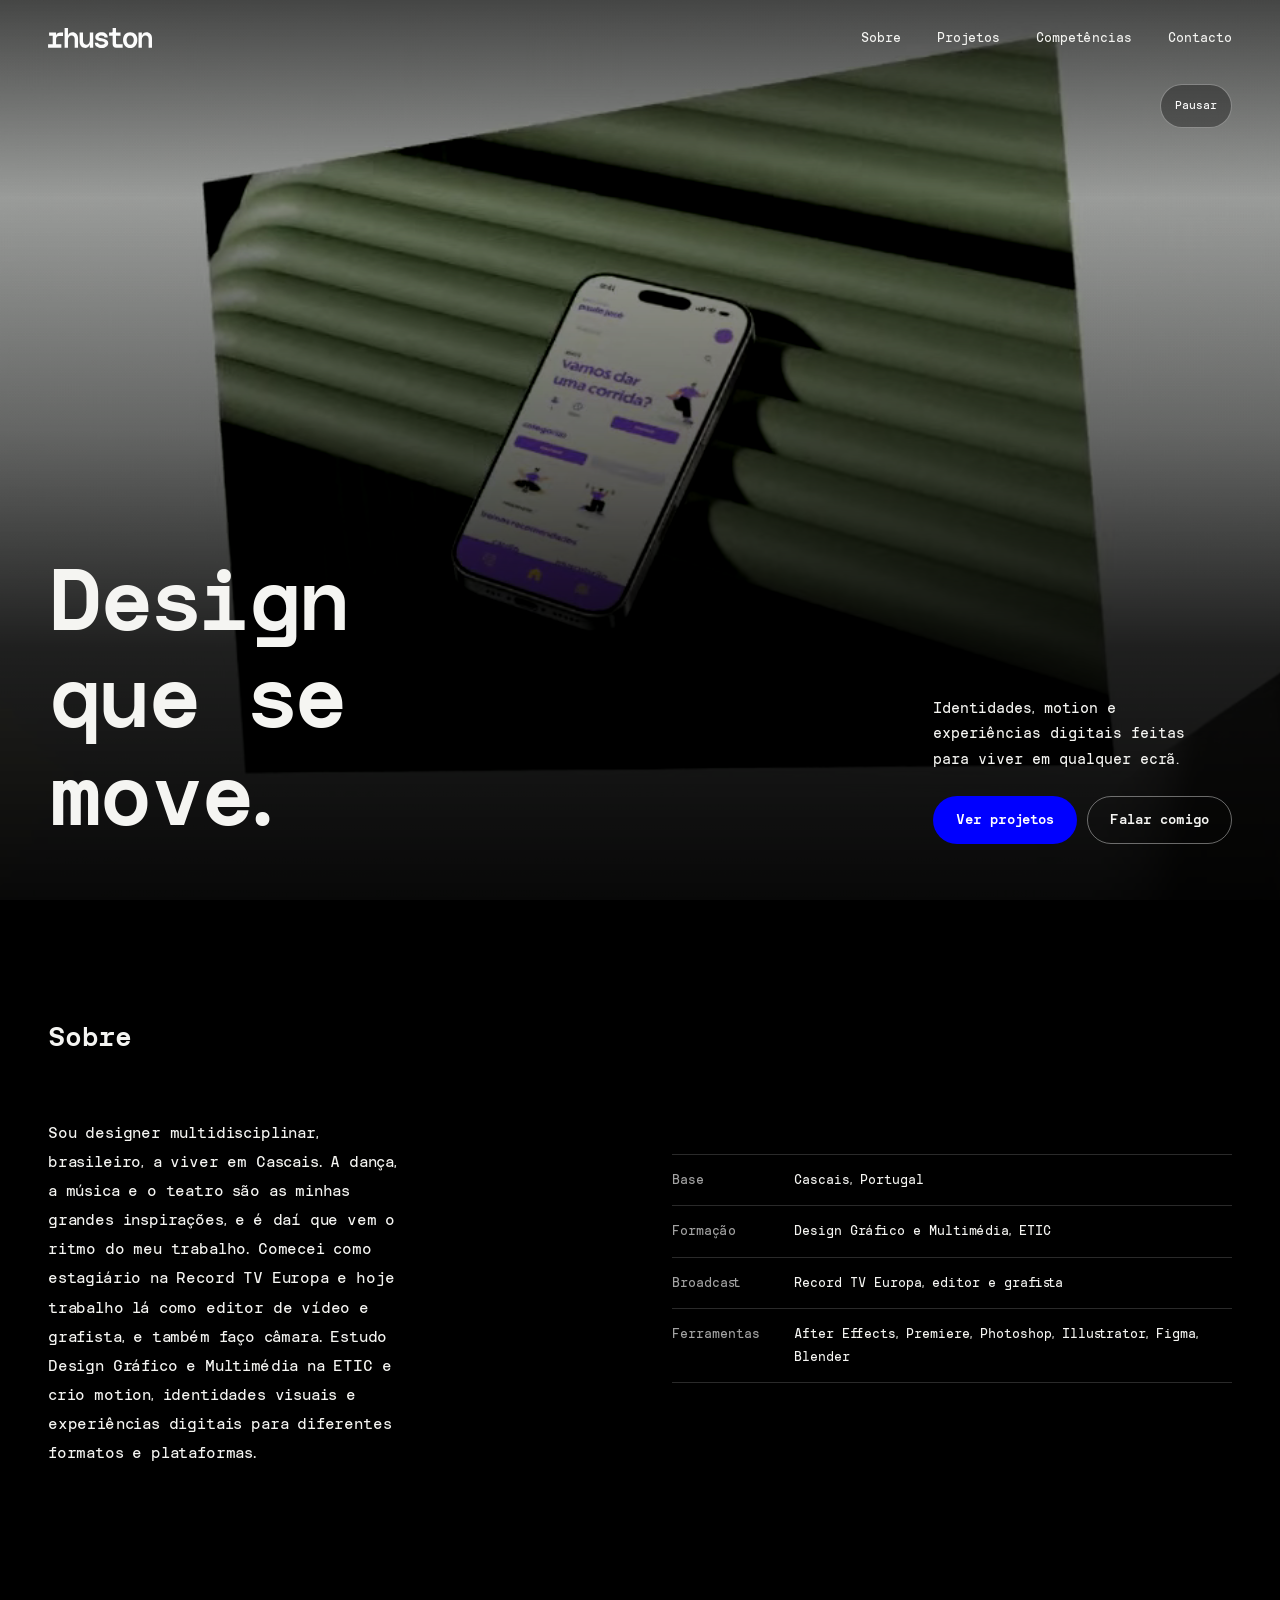
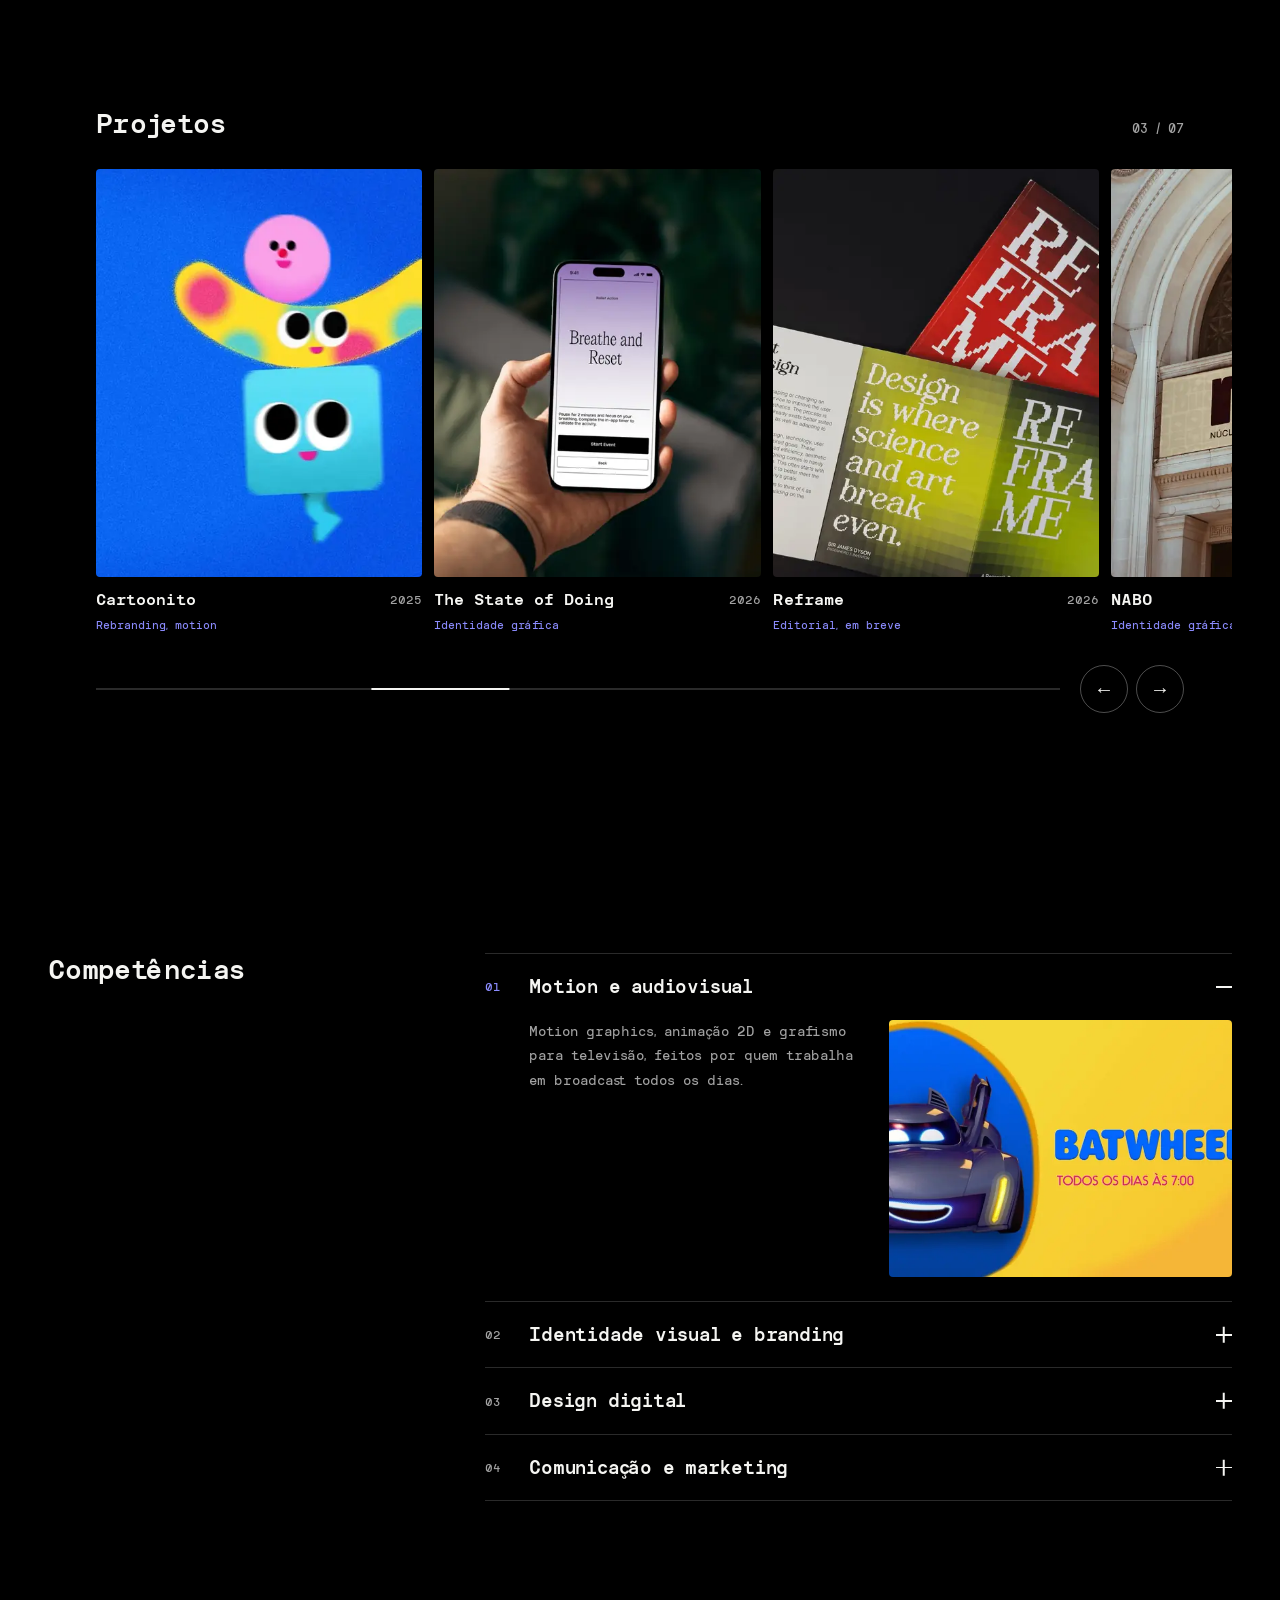
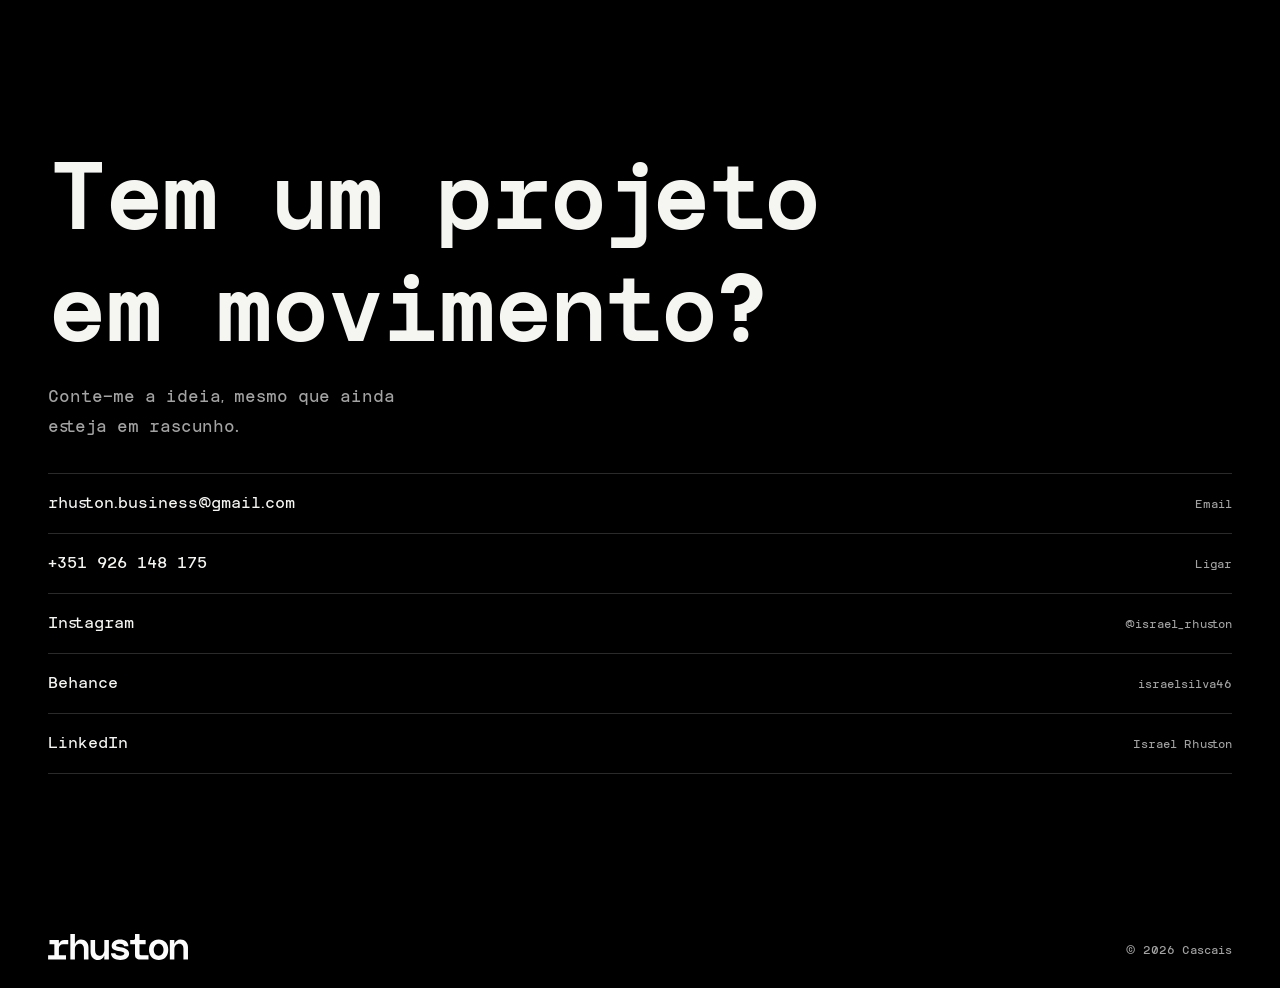
==== index.html @ 14c605ae "Publish the static portfolio for GitHub Pages. Extract the prototype at the repository root, add .no" ====
<!DOCTYPE html>
<html lang="pt-PT">
<head>
<meta charset="UTF-8">
<meta name="viewport" content="width=device-width, initial-scale=1, viewport-fit=cover">
<title>Israel Rhuston — Motion e Design Multidisciplinar, Cascais</title>
<meta name="description" content="Portfólio de Israel Rhuston, designer multidisciplinar em Cascais: motion design, identidade visual, broadcast e design digital.">
<meta name="theme-color" content="#000000">
<link rel="canonical" href="https://israelrhuston.design-etic.pt/">
<meta property="og:type" content="website">
<meta property="og:locale" content="pt_PT">
<meta property="og:title" content="Israel Rhuston — Motion e Design Multidisciplinar">
<meta property="og:description" content="Motion design, identidade visual e design digital. Cascais.">
<meta property="og:url" content="https://israelrhuston.design-etic.pt/">
<meta property="og:image" content="https://israelrhuston.design-etic.pt/assets/img/og-image.jpg">
<meta property="og:image:width" content="1200"><meta property="og:image:height" content="630">
<meta name="twitter:card" content="summary_large_image">
<link rel="icon" href="assets/svg/favicon.svg" type="image/svg+xml">
<link rel="apple-touch-icon" href="assets/img/apple-touch-icon.png">
<link rel="preload" href="assets/fonts/TRTINTERVAL-Medium.woff2" as="font" type="font/woff2" crossorigin>
<link rel="preload" href="assets/img/showreel-poster-mobile-520.webp" as="image" media="(max-width:899px)" fetchpriority="high">
<link rel="stylesheet" href="assets/styles.css">
<script type="application/ld+json">{"@context": "https://schema.org", "@type": "Person", "name": "Israel Rhuston", "alternateName": "Israel Rhuston Monteiro da Silva", "jobTitle": "Editor de vídeo e grafista", "worksFor": {"@type": "Organization", "name": "Record TV Europa"}, "alumniOf": {"@type": "EducationalOrganization", "name": "ETIC"}, "address": {"@type": "PostalAddress", "addressLocality": "Cascais", "addressCountry": "PT"}, "knowsAbout": ["After Effects", "Premiere", "Photoshop", "Illustrator", "Figma", "Blender"], "email": "mailto:rhuston.business@gmail.com", "telephone": "+351926148175", "url": "https://israelrhuston.design-etic.pt/", "sameAs": ["https://www.instagram.com/israel_rhuston", "https://www.behance.net/israelsilva46", "https://www.linkedin.com/in/israel-rhuston-silva-551280191"]}</script>
</head>
<body>
<a class="skip" href="#conteudo">Saltar para o conteúdo</a>

<header class="nav">
  <a class="nav__logo" href="index.html" aria-label="Israel Rhuston, início"><img src="assets/svg/logo-white.svg" alt="" width="104" height="19"></a>
  <nav class="nav__links" aria-label="Principal">
    <a href="#sobre">Sobre</a><a href="#projetos">Projetos</a><a href="#competencias">Competências</a><a href="#contacto">Contacto</a>
  </nav>
  <button class="menu-btn" aria-expanded="false" aria-controls="menu"><span class="menu-btn__label">Menu</span><span class="menu-btn__icon" aria-hidden="true"></span></button>
</header>

<div class="menu" id="menu">
  <nav aria-label="Menu">
    <ul class="menu__list">
      <li><a href="#sobre"><small>01</small>Sobre</a></li>
      <li><a href="#projetos"><small>02</small>Projetos</a></li>
      <li><a href="#competencias"><small>03</small>Competências</a></li>
      <li><a href="#contacto"><small>04</small>Contacto</a></li>
    </ul>
  </nav>
  <div class="menu__foot">
    <a href="mailto:rhuston.business@gmail.com">rhuston.business@gmail.com</a>
    <a href="tel:+351926148175">+351 926 148 175</a>
    <div class="menu__social">
      <a href="https://www.instagram.com/israel_rhuston" rel="noopener" target="_blank">Instagram</a>
      <a href="https://www.behance.net/israelsilva46" rel="noopener" target="_blank">Behance</a>
      <a href="https://www.linkedin.com/in/israel-rhuston-silva-551280191" rel="noopener" target="_blank">LinkedIn</a>
    </div>
  </div>
</div>

<main id="conteudo">
  <section class="hero" aria-label="Apresentação">
    <div class="hero__media">
      <video autoplay muted loop playsinline preload="metadata" poster="assets/img/showreel-poster-mobile-520.webp" data-poster-desktop="assets/img/showreel-poster-desktop-1152.webp" aria-hidden="true" tabindex="-1">
        <source src="assets/video/showreel-desktop.webm" type="video/webm" media="(min-width:900px)">
        <source src="assets/video/showreel-desktop.mp4" type="video/mp4" media="(min-width:900px)">
        <source src="assets/video/showreel-mobile.webm" type="video/webm">
        <source src="assets/video/showreel-mobile.mp4" type="video/mp4">
      </video>
    </div>
    <button class="hero__ctrl" type="button" aria-label="Pausar ou reproduzir showreel">Pausar</button>
    <div class="hero__content">
      <h1 class="hero__title"><span>Design</span> <span>que se</span> <span>move.</span></h1>
      <div class="hero__aside">
        <p class="hero__lede">Identidades, motion e experiências digitais feitas para viver em qualquer ecrã.</p>
        <div class="hero__actions">
          <a class="btn btn--primary" href="#projetos">Ver projetos</a>
          <a class="btn btn--ghost" href="#contacto">Falar comigo</a>
        </div>
      </div>
    </div>
  </section>

  <section class="section about" id="sobre">
    <div class="section__head"><h2 class="section__title">Sobre</h2></div>
    <p class="about__text about__text--single">Sou designer multidisciplinar, brasileiro, a viver em Cascais. A dança, a música e o teatro são as minhas grandes inspirações, e é daí que vem o ritmo do meu trabalho. Comecei como estagiário na Record TV Europa e hoje trabalho lá como editor de vídeo e grafista, e também faço câmara. Estudo Design Gráfico e Multimédia na ETIC e crio motion, identidades visuais e experiências digitais para diferentes formatos e plataformas.</p>
    <ul class="facts" aria-label="Ficha">
      <li><span class="k">Base</span><span>Cascais, Portugal</span></li>
      <li><span class="k">Formação</span><span>Design Gráfico e Multimédia, ETIC</span></li>
      <li><span class="k">Broadcast</span><span>Record TV Europa, editor e grafista</span></li>
      <li><span class="k">Ferramentas</span><span>After Effects, Premiere, Photoshop, Illustrator, Figma, Blender</span></li>
    </ul>
  </section>

  <section class="section projects" id="projetos" aria-roledescription="carrossel" aria-label="Projetos">
    <div class="section__head"><h2 class="section__title">Projetos</h2><span class="section__aside" data-count aria-live="polite">01 / 07</span></div>
    <div class="track" tabindex="0" aria-label="Lista de projetos, deslize para o lado">
      <a class="card" href="cartoonito.html">
        <div class="card__img"><img src="assets/img/card-cartoonito-480.webp" srcset="assets/img/card-cartoonito-480.webp 480w, assets/img/card-cartoonito-800.webp 800w" sizes="(min-width:900px) 30vw, 80vw" width="480" height="600" alt="Mascote do Cartoonito animado sobre fundo azul"></div>
        <div class="card__cap"><div><div class="card__title">Cartoonito</div><span class="card__tag">Rebranding, motion</span></div><div class="card__meta">2025</div></div>
      </a>
      <a class="card" href="https://israelrhuston.design-etic.pt/state-of-doing.html">
        <div class="card__img"><img loading="lazy" src="assets/img/card-state-of-doing-480.webp" srcset="assets/img/card-state-of-doing-480.webp 480w, assets/img/card-state-of-doing-800.webp 800w" sizes="(min-width:900px) 30vw, 80vw" width="480" height="600" alt="Mão a segurar telemóvel com a app The State of Doing"></div>
        <div class="card__cap"><div><div class="card__title">The State of Doing</div><span class="card__tag">Identidade gráfica</span></div><div class="card__meta">2026</div></div>
      </a>
      <div class="card" aria-label="Reframe, em breve">
        <div class="card__img"><img loading="lazy" src="assets/img/card-reframe-480.webp" srcset="assets/img/card-reframe-480.webp 480w, assets/img/card-reframe-800.webp 800w" sizes="(min-width:900px) 30vw, 80vw" width="480" height="600" alt="Revista Reframe aberta"></div>
        <div class="card__cap"><div><div class="card__title">Reframe</div><span class="card__tag">Editorial, em breve</span></div><div class="card__meta">2026</div></div>
      </div>
      <a class="card" href="https://israelrhuston.design-etic.pt/nabo.html">
        <div class="card__img"><img loading="lazy" src="assets/img/card-nabo-480.webp" srcset="assets/img/card-nabo-480.webp 480w, assets/img/card-nabo-800.webp 800w" sizes="(min-width:900px) 30vw, 80vw" width="480" height="600" alt="Fachada com a identidade NABO"></div>
        <div class="card__cap"><div><div class="card__title">NABO</div><span class="card__tag">Identidade gráfica</span></div><div class="card__meta">2025</div></div>
      </a>
      <a class="card" href="https://israelrhuston.design-etic.pt/sol-a-solo.html">
        <div class="card__img"><img loading="lazy" src="assets/img/card-sol-a-solo-480.webp" srcset="assets/img/card-sol-a-solo-480.webp 480w, assets/img/card-sol-a-solo-800.webp 800w" sizes="(min-width:900px) 30vw, 80vw" width="480" height="600" alt="Outdoor amarelo Sol a Solo"></div>
        <div class="card__cap"><div><div class="card__title">Sol a Solo</div><span class="card__tag">Identidade gráfica</span></div><div class="card__meta">2025</div></div>
      </a>
      <a class="card" href="https://israelrhuston.design-etic.pt/uniapy.html">
        <div class="card__img"><img loading="lazy" src="assets/img/card-uniapy-480.webp" srcset="assets/img/card-uniapy-480.webp 480w, assets/img/card-uniapy-800.webp 800w" sizes="(min-width:900px) 30vw, 80vw" width="480" height="600" alt="Ícone da app UNIAPY no ecrã do telemóvel"></div>
        <div class="card__cap"><div><div class="card__title">UNIAPY</div><span class="card__tag">App mobile</span></div><div class="card__meta">2025</div></div>
      </a>
      <a class="card" href="https://israelrhuston.design-etic.pt/ways-of-seeing.html">
        <div class="card__img"><img loading="lazy" src="assets/img/card-ways-of-seeing-480.webp" srcset="assets/img/card-ways-of-seeing-480.webp 480w, assets/img/card-ways-of-seeing-800.webp 800w" sizes="(min-width:900px) 30vw, 80vw" width="480" height="600" alt="Páginas impressas de Ways of Seeing"></div>
        <div class="card__cap"><div><div class="card__title">Ways of Seeing</div><span class="card__tag">Identidade gráfica</span></div><div class="card__meta">2024</div></div>
      </a>
    </div>
    <div class="track-ctrl">
      <div class="progress" aria-hidden="true"><span></span></div>
      <div class="arrows"><button class="arrow" data-prev aria-label="Projeto anterior">&#8592;</button><button class="arrow" data-next aria-label="Projeto seguinte">&#8594;</button></div>
    </div>
  </section>

  <section class="section skills" id="competencias">
    <div class="section__head"><h2 class="section__title">Competências</h2></div>
    <ul class="skills__list">
      <li class="skill is-open">
        <button class="skill__btn" aria-expanded="true" aria-controls="sk1"><span class="skill__n">01</span><span class="skill__name">Motion e audiovisual</span><span class="skill__plus" aria-hidden="true"></span></button>
        <div class="skill__panel" id="sk1"><div><div class="skill__inner">
          <p class="skill__desc">Motion graphics, animação 2D e grafismo para televisão, feitos por quem trabalha em broadcast todos os dias.</p>
          <img loading="lazy" src="assets/img/skill-motion-640.webp" width="640" height="480" alt="Vinheta Batwheels para o Cartoonito">
        </div></div></div>
      </li>
      <li class="skill">
        <button class="skill__btn" aria-expanded="false" aria-controls="sk2"><span class="skill__n">02</span><span class="skill__name">Identidade visual e branding</span><span class="skill__plus" aria-hidden="true"></span></button>
        <div class="skill__panel" id="sk2"><div><div class="skill__inner">
          <p class="skill__desc">Sistemas de identidade coerentes, do logótipo à tipografia e à direção de arte.</p>
          <img loading="lazy" src="assets/img/skill-branding-640.webp" width="640" height="480" alt="Cartazes NABO numa fachada">
        </div></div></div>
      </li>
      <li class="skill">
        <button class="skill__btn" aria-expanded="false" aria-controls="sk3"><span class="skill__n">03</span><span class="skill__name">Design digital</span><span class="skill__plus" aria-hidden="true"></span></button>
        <div class="skill__panel" id="sk3"><div><div class="skill__inner">
          <p class="skill__desc">Interfaces e experiências interativas, pensadas para quem as usa, do esboço ao protótipo.</p>
          <img loading="lazy" src="assets/img/skill-digital-640.webp" width="640" height="480" alt="App UNIAPY num telemóvel">
        </div></div></div>
      </li>
      <li class="skill">
        <button class="skill__btn" aria-expanded="false" aria-controls="sk4"><span class="skill__n">04</span><span class="skill__name">Comunicação e marketing</span><span class="skill__plus" aria-hidden="true"></span></button>
        <div class="skill__panel" id="sk4"><div><div class="skill__inner">
          <p class="skill__desc">Campanhas, social media e peças promocionais com uma mensagem clara em cada formato.</p>
          <img loading="lazy" src="assets/img/skill-comunicacao-640.webp" width="640" height="480" alt="Perfis de redes sociais de The State of Doing">
        </div></div></div>
      </li>
    </ul>
  </section>

  <section class="section contact" id="contacto">
    <h2 class="contact__big">Tem um projeto em movimento?</h2>
    <p class="contact__line">Conte-me a ideia, mesmo que ainda esteja em rascunho.</p>
    <div class="contact__links">
      <a href="mailto:rhuston.business@gmail.com"><span>rhuston.business@gmail.com</span><span>Email</span></a>
      <a href="tel:+351926148175"><span>+351 926 148 175</span><span>Ligar</span></a>
      <a href="https://www.instagram.com/israel_rhuston" rel="noopener" target="_blank"><span>Instagram</span><span>@israel_rhuston</span></a>
      <a href="https://www.behance.net/israelsilva46" rel="noopener" target="_blank"><span>Behance</span><span>israelsilva46</span></a>
      <a href="https://www.linkedin.com/in/israel-rhuston-silva-551280191" rel="noopener" target="_blank"><span>LinkedIn</span><span>Israel Rhuston</span></a>
    </div>
  </section>
</main>

<footer class="footer">
  <img src="assets/svg/logo-white.svg" alt="Rhuston" width="140" height="26" loading="lazy">
  <span>© 2026 Cascais</span>
</footer>
<script src="assets/main.js" defer></script>
</body>
</html>
---- assets/styles.css ----
/* Proposta mobile-first — Israel Rhuston. Base 390px, cresce com min-width. */
@font-face{font-family:"TRT Interval";src:url(fonts/TRTINTERVAL-Regular.woff2) format("woff2");font-weight:400;font-display:swap}
@font-face{font-family:"TRT Interval";src:url(fonts/TRTINTERVAL-Medium.woff2) format("woff2");font-weight:500;font-display:swap}

:root{
  --black:#000;          /* fundo cinematográfico */
  --ink:#f5f5f2;         /* texto principal (19.6:1 sobre preto) */
  --mute:#a3a3a3;        /* texto secundário (8.3:1 sobre preto, substitui #bdbdbd sobre branco) */
  --line:#2a2a2a;
  --blue:#0000ff;        /* azul da identidade — usado como superfície, nunca como texto sobre preto */
  --blue-ink:#8c8cff;    /* azul legível sobre preto (7.0:1) para links/estado */
  --pad:20px;
  --nav-h:60px;
  --ease:cubic-bezier(.2,.7,.1,1);
  font-family:"TRT Interval",system-ui,-apple-system,"Segoe UI",sans-serif;
}
*,*::before,*::after{box-sizing:border-box}
html{scroll-behavior:smooth;-webkit-text-size-adjust:100%}
body{margin:0;background:var(--black);color:var(--ink);font-size:17px;line-height:1.5;font-weight:400;-webkit-font-smoothing:antialiased}
img,video{display:block;max-width:100%;height:auto}
a{color:inherit}
h1,h2,h3,p,ul{margin:0}
ul{padding:0;list-style:none}
:focus-visible{outline:2px solid var(--blue-ink);outline-offset:3px}
[id]{scroll-margin-top:calc(var(--nav-h) + 8px)}
.skip{position:absolute;left:-9999px;top:8px;background:var(--blue);color:#fff;padding:12px 16px;z-index:100}
.skip:focus{left:8px}
.visually-hidden{position:absolute!important;width:1px;height:1px;overflow:hidden;clip:rect(0 0 0 0);white-space:nowrap}

/* ---------- NAV ---------- */
.nav{position:fixed;inset:0 0 auto;height:var(--nav-h);z-index:50;display:flex;align-items:center;justify-content:space-between;padding:0 var(--pad);
  transition:background-color .3s var(--ease),backdrop-filter .3s;}
.nav.is-solid{background:rgba(0,0,0,.72);backdrop-filter:blur(12px);-webkit-backdrop-filter:blur(12px)}
.nav__logo{display:flex;align-items:center;min-height:44px}
.nav__logo img{width:104px;height:auto}
.nav__links{display:none}
.menu-btn{min-width:44px;min-height:44px;padding:0 4px 0 14px;display:flex;align-items:center;gap:10px;background:none;border:0;color:var(--ink);font:inherit;font-size:15px;cursor:pointer}
.menu-btn__icon{width:22px;height:10px;position:relative}
.menu-btn__icon::before,.menu-btn__icon::after{content:"";position:absolute;left:0;right:0;height:1.5px;background:currentColor;transition:transform .35s var(--ease),top .35s var(--ease)}
.menu-btn__icon::before{top:0}.menu-btn__icon::after{top:8.5px}
.menu-open .menu-btn__icon::before{top:4px;transform:rotate(45deg)}
.menu-open .menu-btn__icon::after{top:4px;transform:rotate(-45deg)}

.menu{position:fixed;inset:0;z-index:40;background:var(--blue);color:#fff;padding:calc(var(--nav-h) + 24px) var(--pad) 32px;display:flex;flex-direction:column;justify-content:space-between;
  clip-path:inset(0 0 100% 0);visibility:hidden;transition:clip-path .55s var(--ease),visibility 0s linear .55s}
.menu-open .menu{clip-path:inset(0 0 0 0);visibility:visible;transition:clip-path .55s var(--ease)}
.menu-open{overflow:hidden}
.menu-open .nav{background:transparent;backdrop-filter:none}
.menu__list a{display:flex;align-items:baseline;gap:14px;font-size:clamp(44px,13vw,64px);line-height:1.05;font-weight:500;text-decoration:none;padding:6px 0;letter-spacing:-.02em}
.menu__list small{font-size:14px;font-weight:400;opacity:.75;letter-spacing:0;min-width:22px}
.menu__foot{display:grid;gap:6px;font-size:17px}
.menu__foot a{text-decoration:none;display:inline-flex;min-height:44px;align-items:center}
.menu__social{display:flex;gap:20px}

/* ---------- HERO ---------- */
.hero{position:relative;min-height:100svh;display:flex;flex-direction:column;justify-content:flex-end;overflow:hidden;isolation:isolate}
.hero__media{position:absolute;inset:0;z-index:-2}
.hero__media video,.hero__media img{width:100%;height:72svh;object-fit:cover;filter:brightness(.82) contrast(1.05)}
.hero::after{content:"";position:absolute;inset:0;z-index:-1;
  background:linear-gradient(180deg,rgba(0,0,0,.55) 0%,rgba(0,0,0,0) 18%,rgba(0,0,0,0) 38%,rgba(0,0,0,.85) 62%,#000 74%)}
.hero__content{padding:0 var(--pad) 28px}
.hero__title{font-size:clamp(46px,14.4vw,76px);line-height:.95;font-weight:500;letter-spacing:-.035em;text-wrap:balance}
.hero__title span{display:block;animation:rise 1s var(--ease) both}
.hero__title span:nth-child(2){animation-delay:.08s}
.hero__title span:nth-child(3){animation-delay:.16s}
.hero__lede{margin-top:16px;color:var(--mute);max-width:32ch;animation:fade 1s .35s both}
.hero__actions{display:flex;gap:10px;margin-top:24px;animation:fade 1s .45s both}
.btn{display:inline-flex;align-items:center;justify-content:center;min-height:48px;padding:0 22px;border-radius:999px;font-size:16px;font-weight:500;text-decoration:none;border:1px solid transparent;transition:background-color .2s,color .2s,border-color .2s}
.btn--primary{background:var(--blue);color:#fff}
.btn--primary:active{background:#0000c8}
.btn--ghost{border-color:rgba(255,255,255,.4);color:var(--ink)}
.hero__ctrl{position:absolute;right:var(--pad);top:calc(var(--nav-h) + 8px);min-width:44px;min-height:44px;border-radius:999px;border:1px solid rgba(255,255,255,.35);background:rgba(0,0,0,.35);color:#fff;font:inherit;font-size:13px;padding:0 14px;cursor:pointer}
@keyframes rise{from{opacity:0;transform:translateY(40%)}to{opacity:1;transform:none}}
@keyframes fade{from{opacity:0}to{opacity:1}}

/* ---------- SECTIONS ---------- */
.section{padding:72px var(--pad)}
.section__head{display:flex;justify-content:space-between;align-items:baseline;margin-bottom:28px;gap:16px}
.section__title{font-size:32px;line-height:1.05;font-weight:500;letter-spacing:-.02em}
.section__aside{color:var(--mute);font-size:15px;font-variant-numeric:tabular-nums}

.about__text{font-size:24px;line-height:1.3;letter-spacing:-.01em;text-wrap:pretty}
.about__text + .about__text,.about div > .about__text{margin-top:18px;font-size:17px;line-height:1.55;color:var(--mute)}
.facts{margin-top:36px;border-top:1px solid var(--line)}
.facts li{display:grid;grid-template-columns:110px 1fr;gap:12px;padding:14px 0;border-bottom:1px solid var(--line);font-size:15px}
.facts dt,.facts .k{color:var(--mute)}

/* ---------- PROJECTS CAROUSEL ---------- */
.projects{padding-left:0;padding-right:0}
.projects .section__head{padding:0 var(--pad)}
.track{display:flex;gap:12px;overflow-x:auto;scroll-snap-type:x mandatory;scroll-padding-inline:var(--pad);padding:0 var(--pad) 8px;
  overscroll-behavior-x:contain;scrollbar-width:none;-webkit-overflow-scrolling:touch}
.track::-webkit-scrollbar{display:none}
.card{flex:0 0 80%;scroll-snap-align:start;text-decoration:none;color:inherit;display:block}
.card__img{aspect-ratio:4/5;overflow:hidden;border-radius:4px;background:#111}
.card__img img{width:100%;height:100%;object-fit:cover;transition:transform .6s var(--ease)}
.card__cap{display:flex;justify-content:space-between;gap:12px;padding-top:12px}
.card__title{font-size:19px;font-weight:500;line-height:1.2}
.card__meta{color:var(--mute);font-size:14px;text-align:right;white-space:nowrap}
.card__tag{display:inline-block;margin-top:4px;font-size:13px;color:var(--blue-ink)}
.track-ctrl{display:flex;justify-content:space-between;align-items:center;padding:20px var(--pad) 0}
.progress{flex:1;height:2px;background:var(--line);margin-right:20px;position:relative;overflow:hidden}
.progress span{position:absolute;inset:0 auto 0 0;width:14.28%;background:var(--ink);transition:transform .3s var(--ease)}
.arrows{display:flex;gap:8px}
.arrow{width:48px;height:48px;border-radius:999px;border:1px solid rgba(255,255,255,.3);background:none;color:var(--ink);font-size:20px;cursor:pointer;display:grid;place-items:center}
.arrow:disabled{opacity:.3}

/* ---------- SKILLS (tap) ---------- */
.skills__list{border-top:1px solid var(--line)}
.skill{border-bottom:1px solid var(--line)}
.skill__btn{width:100%;display:grid;grid-template-columns:36px 1fr 24px;align-items:center;gap:8px;padding:20px 0;min-height:64px;background:none;border:0;color:var(--ink);font:inherit;text-align:left;cursor:pointer}
.skill__n{color:var(--mute);font-size:14px;font-variant-numeric:tabular-nums}
.skill__name{font-size:22px;line-height:1.15;font-weight:500;letter-spacing:-.01em}
.skill__plus{width:16px;height:16px;position:relative;justify-self:end}
.skill__plus::before,.skill__plus::after{content:"";position:absolute;left:0;right:0;top:7.25px;height:1.5px;background:currentColor;transition:transform .35s var(--ease)}
.skill__plus::after{transform:rotate(90deg)}
.skill__btn[aria-expanded="true"] .skill__plus::after{transform:rotate(0)}
.skill__btn[aria-expanded="true"] .skill__n{color:var(--blue-ink)}
.skill__panel{display:grid;grid-template-rows:0fr;transition:grid-template-rows .45s var(--ease)}
.skill__panel > div{overflow:hidden}
.skill.is-open .skill__panel{grid-template-rows:1fr}
.skill__inner{padding:0 0 24px 44px;display:grid;gap:16px}
.skill__inner ul{display:flex;flex-wrap:wrap;gap:8px}
.skill__inner li{border:1px solid var(--line);border-radius:999px;padding:6px 12px;font-size:14px}
.skill__inner img{border-radius:4px;width:100%;aspect-ratio:4/3;object-fit:cover}

/* ---------- CONTACT ---------- */
.contact{padding-bottom:40px}
.contact__big{font-size:clamp(40px,12vw,72px);line-height:1;font-weight:500;letter-spacing:-.03em;text-wrap:balance}
.contact__links{margin-top:32px;display:grid;border-top:1px solid var(--line)}
.contact__links a{display:flex;justify-content:space-between;align-items:center;min-height:60px;border-bottom:1px solid var(--line);text-decoration:none;font-size:19px}
.contact__links a span:last-child{color:var(--mute);font-size:14px}
.footer{padding:40px var(--pad) 28px;display:flex;justify-content:space-between;align-items:end;gap:16px;color:var(--mute);font-size:14px}
.footer img{width:140px}

/* ---------- CASE PAGE ---------- */
.case-hero{position:relative;padding-top:var(--nav-h)}
.case-hero__img{width:100%;aspect-ratio:16/10;object-fit:cover;display:block}
.case-hero__body{padding:28px var(--pad) 0}
.back{display:inline-flex;align-items:center;min-height:44px;color:var(--mute);text-decoration:none;font-size:15px}
.case-title{font-size:clamp(52px,16vw,96px);line-height:.92;font-weight:500;letter-spacing:-.04em;margin-top:8px}
.case-lede{margin-top:20px;font-size:21px;line-height:1.35;text-wrap:pretty}
.meta{margin-top:32px;display:grid;grid-template-columns:1fr 1fr;border-top:1px solid var(--line)}
.meta div{padding:14px 0;border-bottom:1px solid var(--line);font-size:15px}
.meta div:nth-child(odd){padding-right:12px}
.meta dt{color:var(--mute);font-size:13px;margin-bottom:4px}
.meta dd{margin:0}
.meta .wide{grid-column:1/-1}
.reel{display:grid;gap:40px;padding:56px var(--pad)}
.film figcaption{display:flex;justify-content:space-between;margin-top:12px;font-size:15px}
.film figcaption span:last-child{color:var(--mute);font-variant-numeric:tabular-nums}
.film{margin:0}
.player{position:relative;aspect-ratio:16/9;background:#111;border-radius:4px;overflow:hidden}
.player--v{aspect-ratio:9/16;max-width:300px}
.player img,.player iframe{position:absolute;inset:0;width:100%;height:100%;object-fit:cover;border:0}
.player button{position:absolute;inset:0;width:100%;background:transparent;border:0;cursor:pointer;color:#fff}
.player button span{position:absolute;left:14px;bottom:14px;display:inline-flex;align-items:center;gap:8px;min-height:44px;padding:0 16px;border-radius:999px;background:var(--blue);font:500 15px/1 "TRT Interval",system-ui,sans-serif}
.player button span::before{content:"";width:0;height:0;border-left:9px solid #fff;border-top:6px solid transparent;border-bottom:6px solid transparent}
.pair{display:grid;grid-template-columns:1fr;gap:40px}
.quote{padding:16px var(--pad) 56px}
.quote h2{font-size:15px;color:var(--mute);font-weight:400;margin-bottom:12px}
.quote p{font-size:22px;line-height:1.35;text-wrap:pretty}
.next{display:block;text-decoration:none;padding:0 var(--pad) 56px}
.next small{color:var(--mute);font-size:14px}
.next strong{display:block;font-size:40px;line-height:1;font-weight:500;letter-spacing:-.03em;margin:6px 0 16px}
.next img{border-radius:4px;width:100%;aspect-ratio:16/9;object-fit:cover}

/* ---------- HOVER only where hover exists ---------- */
@media (hover:hover){
  .card:hover .card__img img{transform:scale(1.04)}
  .btn--primary:hover{background:#2626ff}
  .btn--ghost:hover{border-color:#fff}
  .contact__links a:hover span:first-child{color:var(--blue-ink)}
}

/* ---------- DESKTOP ---------- */
@media (min-width:900px){
  :root{--pad:48px;--nav-h:76px}
  .nav__links{display:flex;gap:36px;font-size:15px}
  .nav__links a{text-decoration:none;min-height:44px;display:flex;align-items:center}
  .menu-btn{display:none}
  .hero__media video,.hero__media img{height:100%}
  .hero__media video,.hero__media img{filter:brightness(.62) contrast(1.08)}
  .hero::after{background:linear-gradient(180deg,rgba(0,0,0,.55) 0%,rgba(0,0,0,0) 22%,rgba(0,0,0,.25) 50%,rgba(0,0,0,.92) 100%)}
  .hero__content{display:grid;grid-template-columns:1.4fr 1fr;align-items:end;gap:48px;padding-bottom:56px}
  .hero__title{font-size:clamp(72px,8vw,128px)}
  .hero__aside{justify-self:end;max-width:380px}
  .section{padding:120px var(--pad)}
  .about{display:grid;grid-template-columns:1fr 1fr;gap:64px}
  .about .section__head{grid-column:1/-1;margin:0}
  .about__text{font-size:34px}
  .card{flex-basis:30%}
  .skills{display:grid;grid-template-columns:1fr 2fr;gap:64px}
  .skill__inner{grid-template-columns:1fr 1fr;align-items:start}
  .contact__big{font-size:112px}
  .case-hero__img{aspect-ratio:21/9}
  .case-hero__body{display:grid;grid-template-columns:1fr 1fr;gap:64px}
  .reel{grid-template-columns:1fr}
  .pair{grid-template-columns:2fr 1fr;align-items:start}
}

/* ---------- REDUCED MOTION ---------- */
@media (prefers-reduced-motion:reduce){
  html{scroll-behavior:auto}
  *,*::before,*::after{animation:none!important;transition:none!important}
}

/* ---- v2: copy final aprovada ---- */
.about__text--single{font-size:19px;line-height:1.5;max-width:40ch}
.skill__desc{font-size:16px;line-height:1.55;color:var(--mute);max-width:44ch}
.contact__line{margin-top:16px;font-size:17px;line-height:1.5;color:var(--mute);max-width:36ch}
.contact__links a span:first-child{min-width:0;overflow-wrap:anywhere}
.contact__links a{gap:12px}
@media (min-width:900px){.about__text--single{font-size:26px;max-width:36ch}.contact__line{font-size:20px}}
/* v2 autocrítica: parágrafo longo mais arejado; nav sólida sem "sangrar" o conteúdo */
.about__text--single{font-size:18px;line-height:1.62}
.nav.is-solid{background:rgba(0,0,0,.92)}
/* v3 autocrítica: no desktop o texto de apoio fica sobre o vídeo (2.8:1 medido) → mais sombra em baixo e texto claro */
@media (min-width:900px){
  .hero::after{background:linear-gradient(180deg,rgba(0,0,0,.55) 0%,rgba(0,0,0,0) 22%,rgba(0,0,0,.35) 48%,rgba(0,0,0,.8) 72%,rgba(0,0,0,.95) 100%)}
  .hero__lede{color:var(--ink)}
}
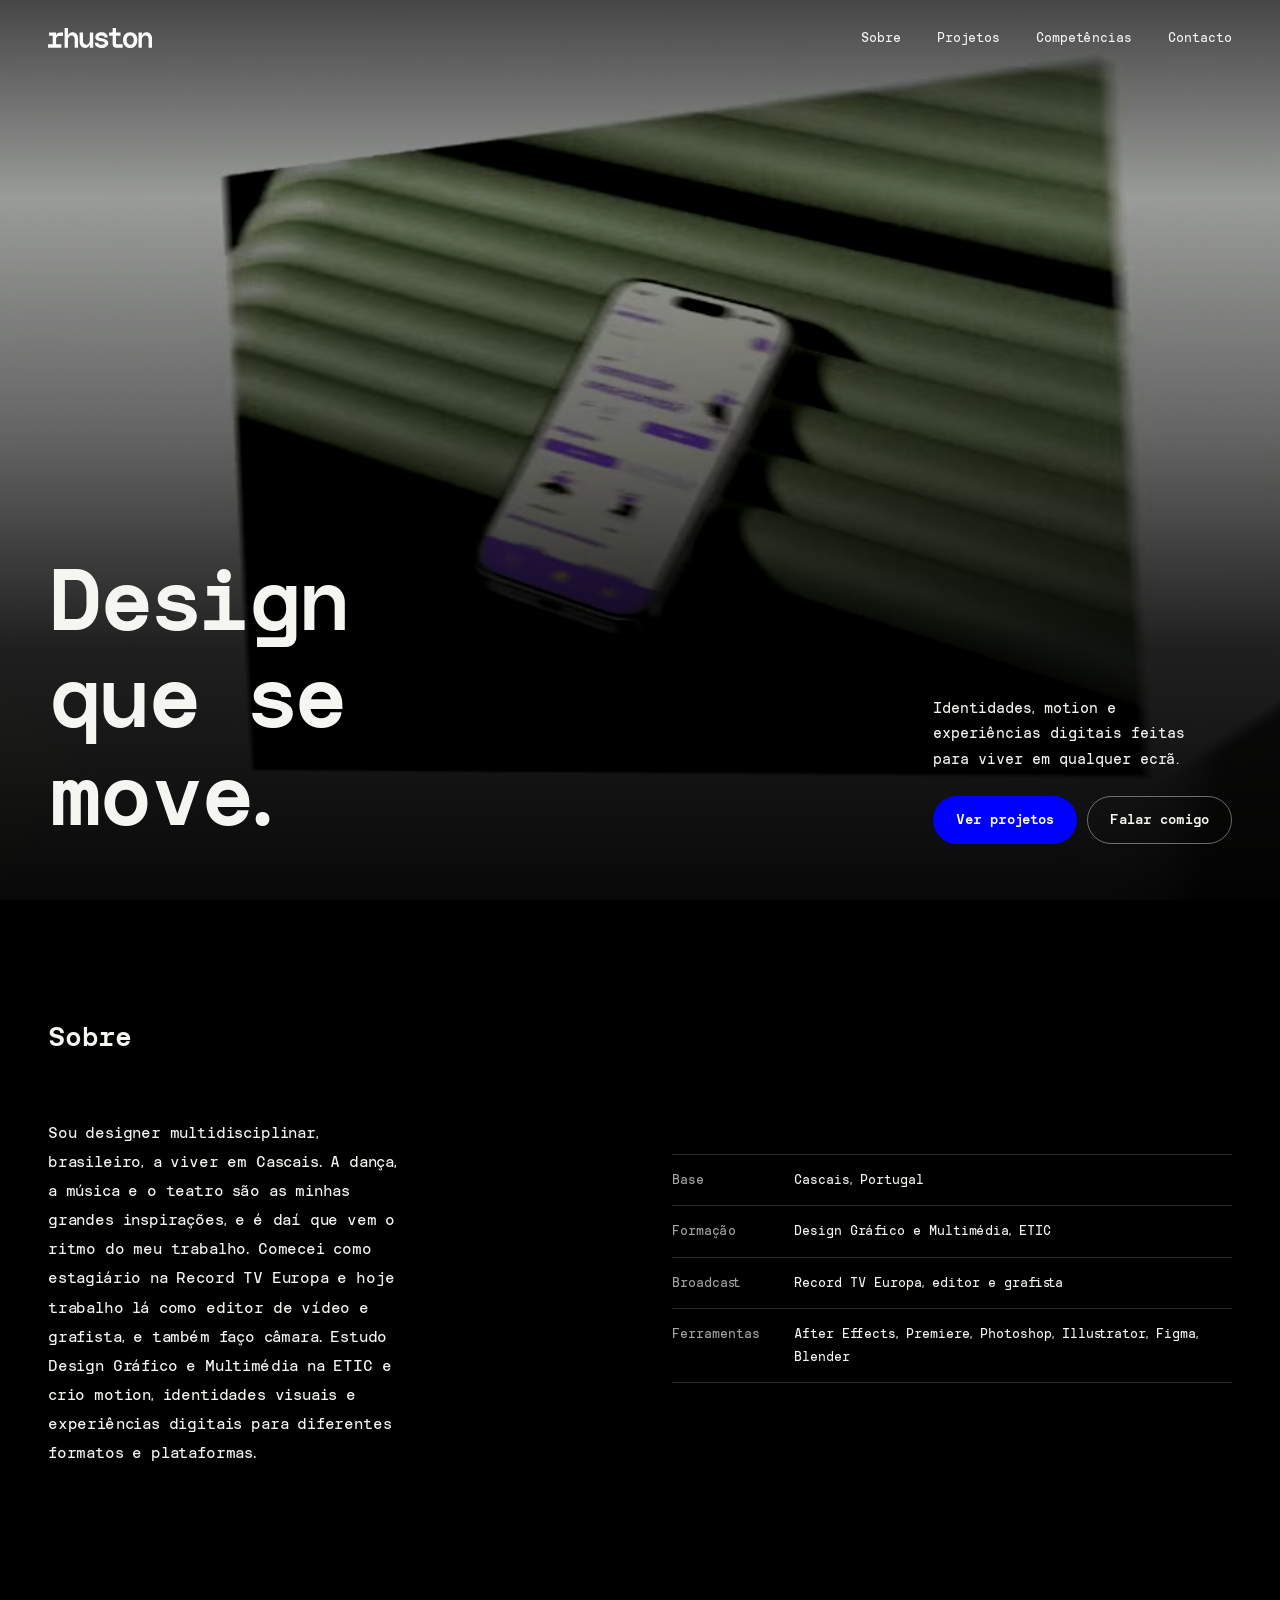
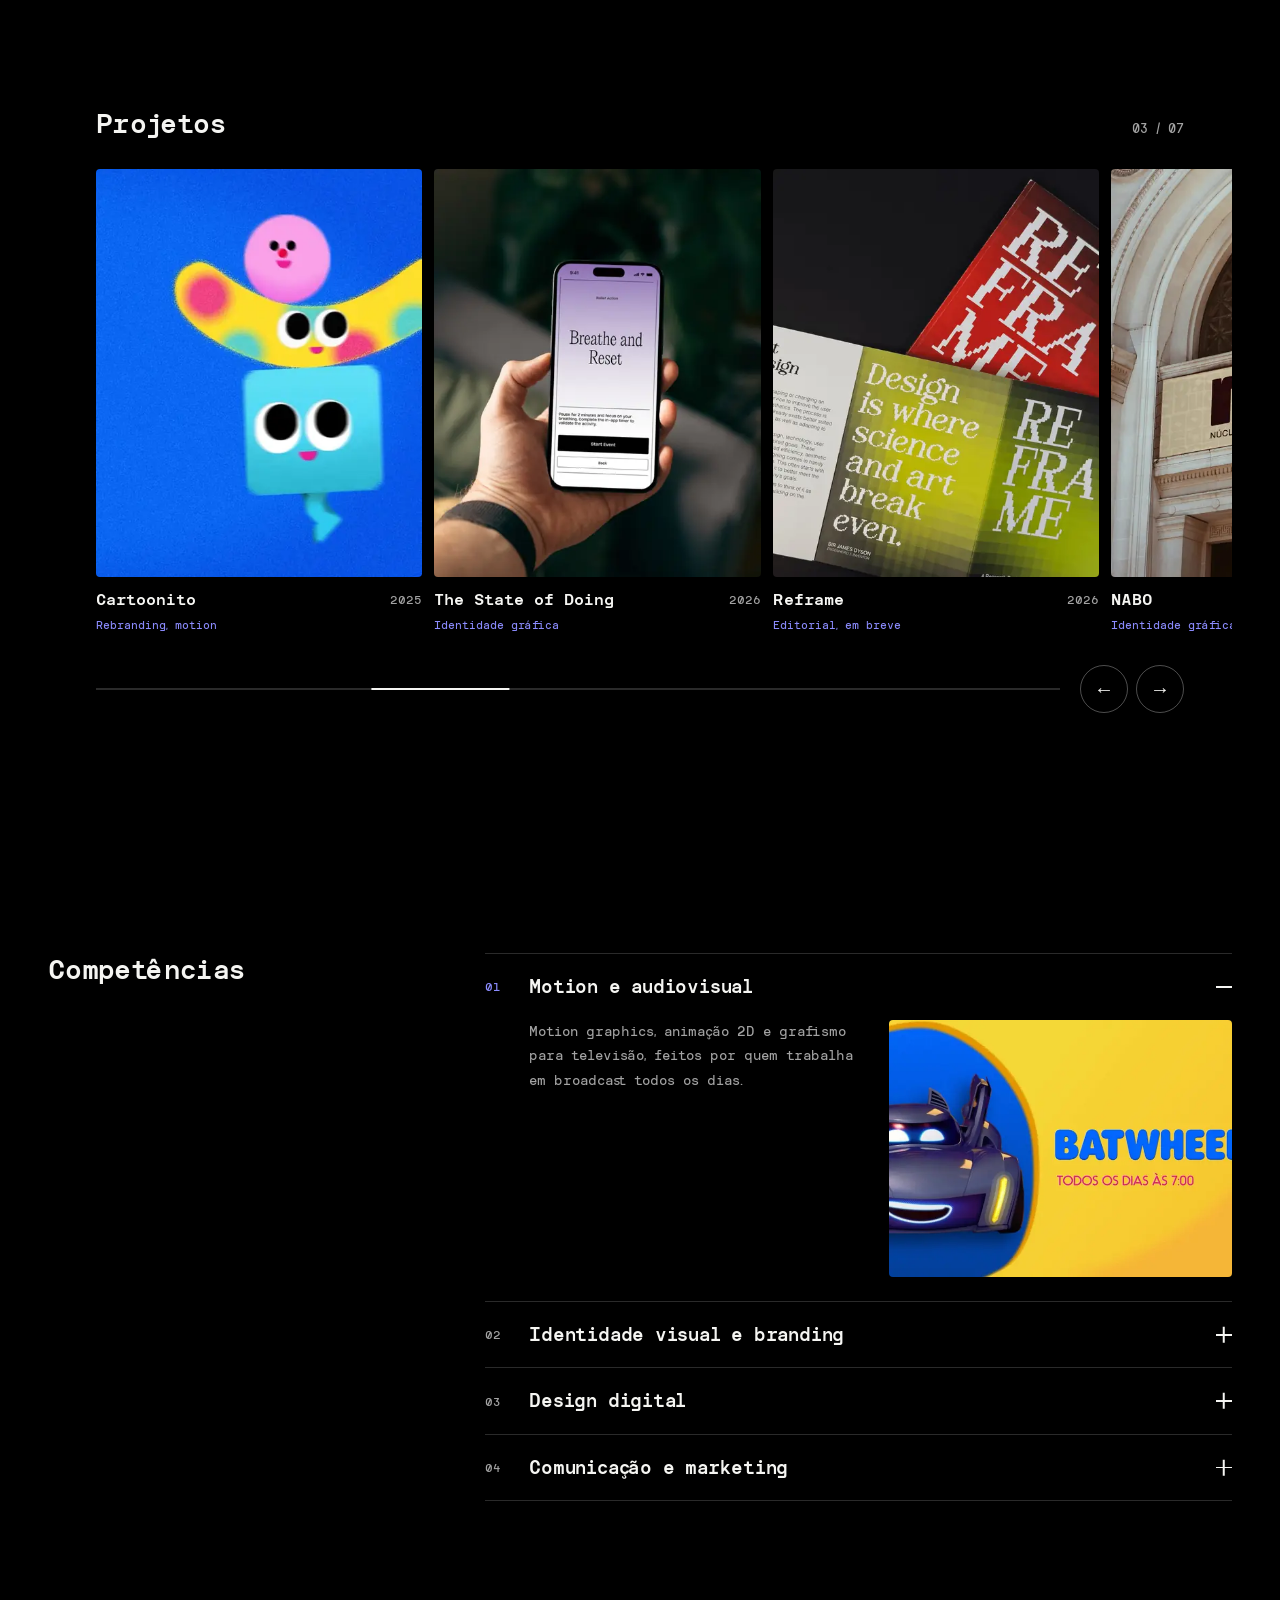
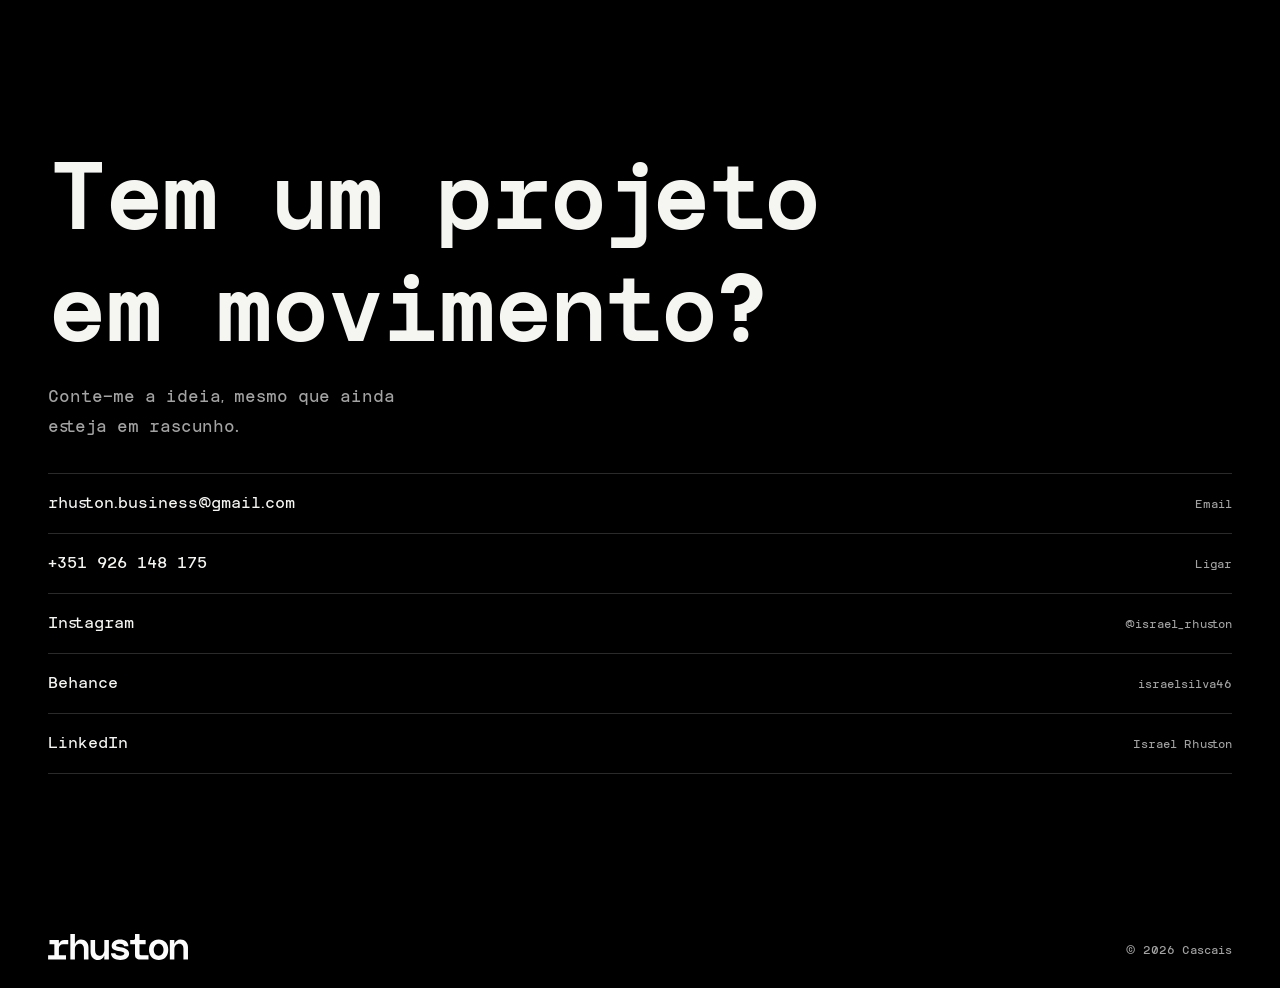
==== commit f87764f8: "Showreel em loop contínuo, sem botão de pausa. Remove o controlo de pausa do hero e deixa o vídeo em" ====
--- a/index.html
+++ b/index.html
@@ -63,7 +63,6 @@
         <source src="assets/video/showreel-mobile.mp4" type="video/mp4">
       </video>
     </div>
-    <button class="hero__ctrl" type="button" aria-label="Pausar ou reproduzir showreel">Pausar</button>
     <div class="hero__content">
       <h1 class="hero__title"><span>Design</span> <span>que se</span> <span>move.</span></h1>
       <div class="hero__aside">
--- a/assets/styles.css
+++ b/assets/styles.css
@@ -69,7 +69,6 @@
 .btn--primary{background:var(--blue);color:#fff}
 .btn--primary:active{background:#0000c8}
 .btn--ghost{border-color:rgba(255,255,255,.4);color:var(--ink)}
-.hero__ctrl{position:absolute;right:var(--pad);top:calc(var(--nav-h) + 8px);min-width:44px;min-height:44px;border-radius:999px;border:1px solid rgba(255,255,255,.35);background:rgba(0,0,0,.35);color:#fff;font:inherit;font-size:13px;padding:0 14px;cursor:pointer}
 @keyframes rise{from{opacity:0;transform:translateY(40%)}to{opacity:1;transform:none}}
 @keyframes fade{from{opacity:0}to{opacity:1}}
 
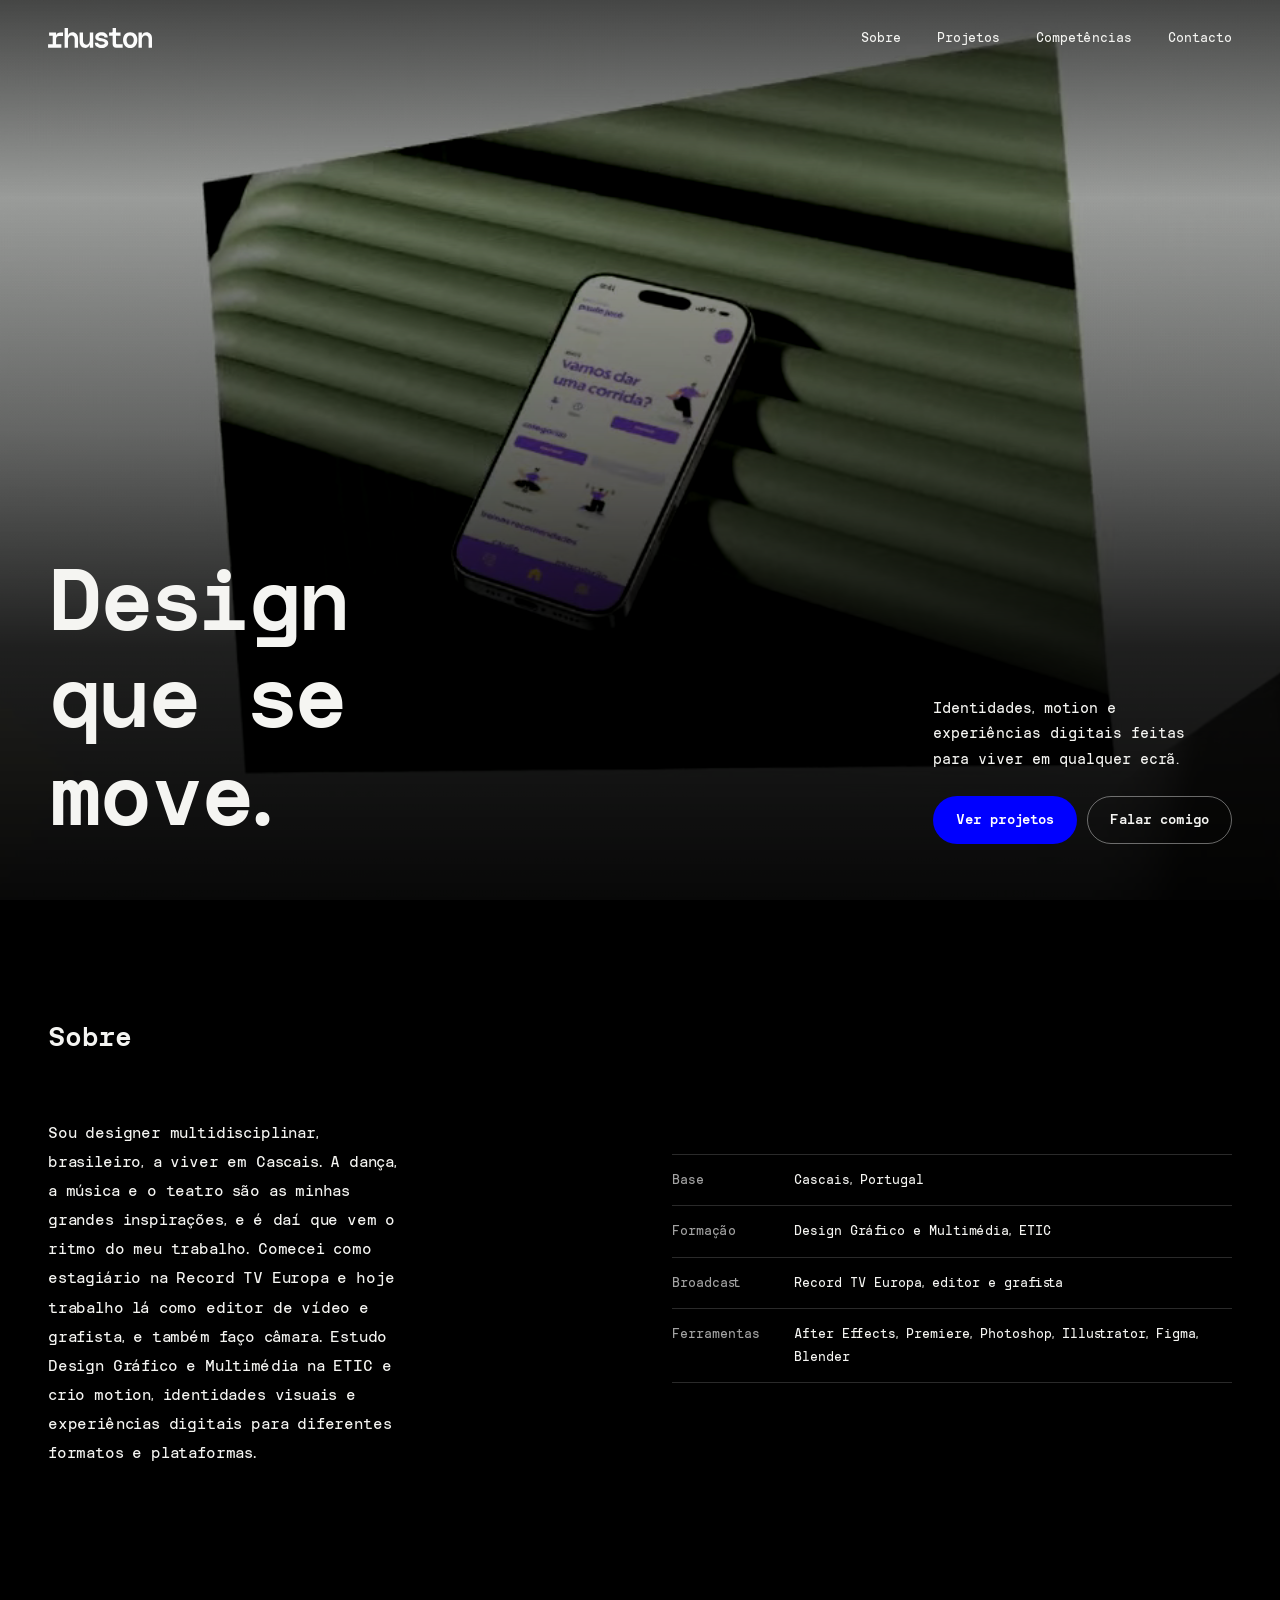
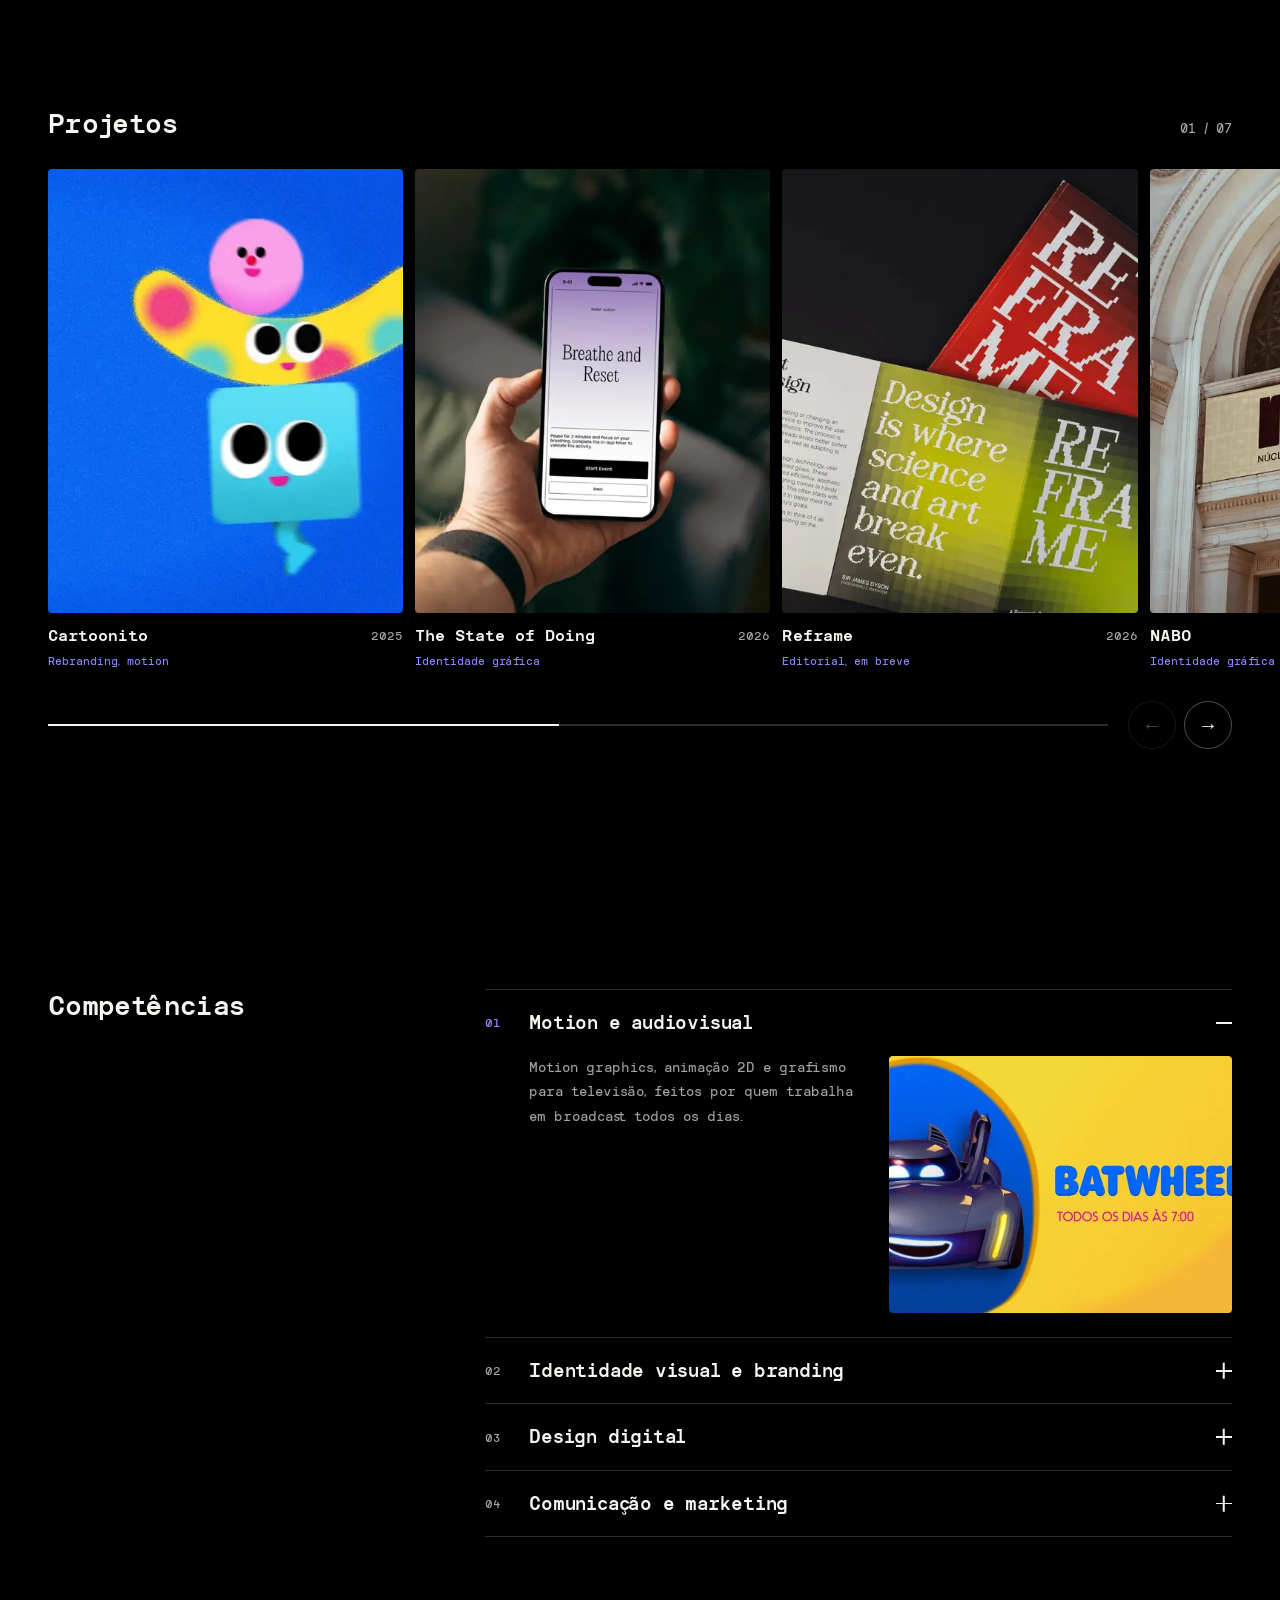
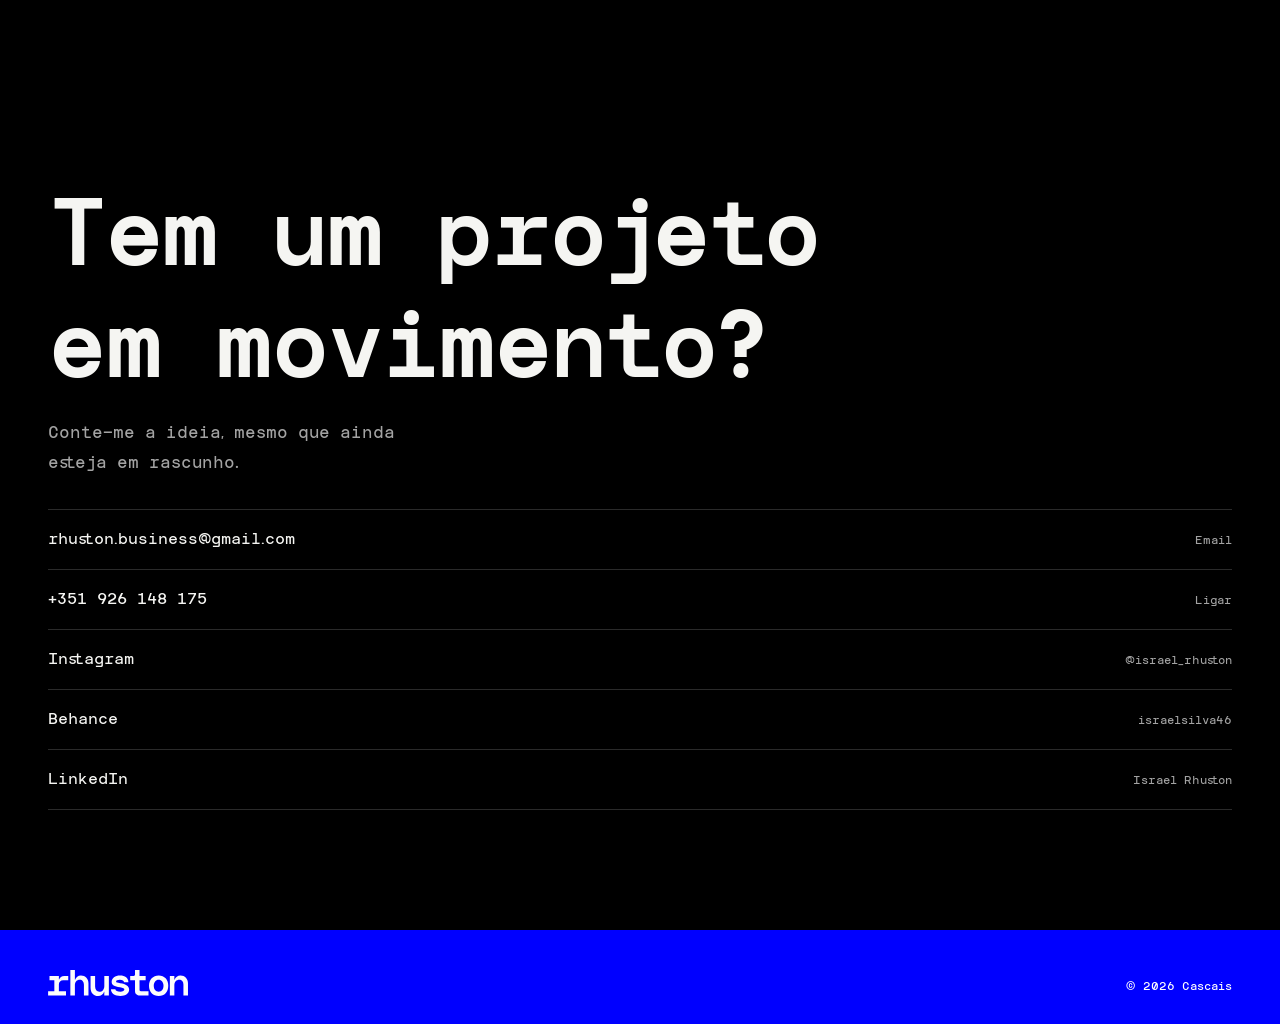
==== commit 24ee3d4f: "Atualização: páginas dos projetos e novo footer Substitui o site estático pelo arquivo publicado, co" ====
--- a/index.html
+++ b/index.html
@@ -93,7 +93,7 @@
         <div class="card__img"><img src="assets/img/card-cartoonito-480.webp" srcset="assets/img/card-cartoonito-480.webp 480w, assets/img/card-cartoonito-800.webp 800w" sizes="(min-width:900px) 30vw, 80vw" width="480" height="600" alt="Mascote do Cartoonito animado sobre fundo azul"></div>
         <div class="card__cap"><div><div class="card__title">Cartoonito</div><span class="card__tag">Rebranding, motion</span></div><div class="card__meta">2025</div></div>
       </a>
-      <a class="card" href="https://israelrhuston.design-etic.pt/state-of-doing.html">
+      <a class="card" href="state-of-doing.html">
         <div class="card__img"><img loading="lazy" src="assets/img/card-state-of-doing-480.webp" srcset="assets/img/card-state-of-doing-480.webp 480w, assets/img/card-state-of-doing-800.webp 800w" sizes="(min-width:900px) 30vw, 80vw" width="480" height="600" alt="Mão a segurar telemóvel com a app The State of Doing"></div>
         <div class="card__cap"><div><div class="card__title">The State of Doing</div><span class="card__tag">Identidade gráfica</span></div><div class="card__meta">2026</div></div>
       </a>
@@ -101,19 +101,19 @@
         <div class="card__img"><img loading="lazy" src="assets/img/card-reframe-480.webp" srcset="assets/img/card-reframe-480.webp 480w, assets/img/card-reframe-800.webp 800w" sizes="(min-width:900px) 30vw, 80vw" width="480" height="600" alt="Revista Reframe aberta"></div>
         <div class="card__cap"><div><div class="card__title">Reframe</div><span class="card__tag">Editorial, em breve</span></div><div class="card__meta">2026</div></div>
       </div>
-      <a class="card" href="https://israelrhuston.design-etic.pt/nabo.html">
+      <a class="card" href="nabo.html">
         <div class="card__img"><img loading="lazy" src="assets/img/card-nabo-480.webp" srcset="assets/img/card-nabo-480.webp 480w, assets/img/card-nabo-800.webp 800w" sizes="(min-width:900px) 30vw, 80vw" width="480" height="600" alt="Fachada com a identidade NABO"></div>
         <div class="card__cap"><div><div class="card__title">NABO</div><span class="card__tag">Identidade gráfica</span></div><div class="card__meta">2025</div></div>
       </a>
-      <a class="card" href="https://israelrhuston.design-etic.pt/sol-a-solo.html">
+      <a class="card" href="sol-a-solo.html">
         <div class="card__img"><img loading="lazy" src="assets/img/card-sol-a-solo-480.webp" srcset="assets/img/card-sol-a-solo-480.webp 480w, assets/img/card-sol-a-solo-800.webp 800w" sizes="(min-width:900px) 30vw, 80vw" width="480" height="600" alt="Outdoor amarelo Sol a Solo"></div>
         <div class="card__cap"><div><div class="card__title">Sol a Solo</div><span class="card__tag">Identidade gráfica</span></div><div class="card__meta">2025</div></div>
       </a>
-      <a class="card" href="https://israelrhuston.design-etic.pt/uniapy.html">
+      <a class="card" href="uniapy.html">
         <div class="card__img"><img loading="lazy" src="assets/img/card-uniapy-480.webp" srcset="assets/img/card-uniapy-480.webp 480w, assets/img/card-uniapy-800.webp 800w" sizes="(min-width:900px) 30vw, 80vw" width="480" height="600" alt="Ícone da app UNIAPY no ecrã do telemóvel"></div>
         <div class="card__cap"><div><div class="card__title">UNIAPY</div><span class="card__tag">App mobile</span></div><div class="card__meta">2025</div></div>
       </a>
-      <a class="card" href="https://israelrhuston.design-etic.pt/ways-of-seeing.html">
+      <a class="card" href="ways-of-seeing.html">
         <div class="card__img"><img loading="lazy" src="assets/img/card-ways-of-seeing-480.webp" srcset="assets/img/card-ways-of-seeing-480.webp 480w, assets/img/card-ways-of-seeing-800.webp 800w" sizes="(min-width:900px) 30vw, 80vw" width="480" height="600" alt="Páginas impressas de Ways of Seeing"></div>
         <div class="card__cap"><div><div class="card__title">Ways of Seeing</div><span class="card__tag">Identidade gráfica</span></div><div class="card__meta">2024</div></div>
       </a>
--- a/assets/styles.css
+++ b/assets/styles.css
@@ -219,3 +219,82 @@
   .hero::after{background:linear-gradient(180deg,rgba(0,0,0,.55) 0%,rgba(0,0,0,0) 22%,rgba(0,0,0,.35) 48%,rgba(0,0,0,.8) 72%,rgba(0,0,0,.95) 100%)}
   .hero__lede{color:var(--ink)}
 }
+
+/* =====================================================================
+   v5 — páginas de projeto com a cor dominante do banner + rodapé azul
+   As cores de cada página chegam por variáveis no <body> (geradas por
+   tools/v5/colors.py com verificação de contraste AA).
+   ===================================================================== */
+:root{--bg-rgb:0 0 0;--brand:#0000ff}
+.nav.is-solid{background:rgb(var(--bg-rgb) / .92)}
+.case{background:var(--bg);color:var(--ink)}
+.case :focus-visible{outline-color:var(--ink)}
+.case .btn--ghost{border-color:var(--mute)}
+
+/* ---------- Banner do projeto ---------- */
+.pb{position:relative;min-height:100svh;display:flex;align-items:flex-end;isolation:isolate;overflow:hidden}
+.pb__media{position:absolute;inset:0 0 auto;height:72svh;z-index:-2}
+.pb__media picture,.pb__media img{display:block;width:100%;height:100%;object-fit:cover}
+.pb::after{content:"";position:absolute;inset:0;z-index:-1;pointer-events:none;
+  background:linear-gradient(180deg,rgb(var(--bg-rgb) / .6) 0%,rgb(var(--bg-rgb) / 0) 16%,rgb(var(--bg-rgb) / 0) 32%,rgb(var(--bg-rgb) / .82) 54%,var(--bg) 70%)}
+.pb__body{width:100%;padding:calc(var(--nav-h) + 24px) var(--pad) 32px}
+.pb .back{color:var(--ink);opacity:1}
+.pb__title{font-size:clamp(48px,14vw,128px);line-height:.92;font-weight:500;letter-spacing:-.04em;margin-top:4px;text-wrap:balance;overflow-wrap:break-word;hyphens:auto}
+.pb__meta{margin:28px 0 0;display:grid;grid-template-columns:repeat(3,minmax(0,1fr));border-top:1px solid var(--line)}
+.pb__meta div{padding:12px 12px 12px 0;border-bottom:1px solid var(--line);text-align:left}
+.pb__meta-lead{grid-column:1 / span 2}
+.pb__meta-year{grid-column:3}
+.pb__meta-full{grid-column:1 / -1}
+.pb__meta dt{color:var(--mute);font-size:13px;margin-bottom:2px}
+.pb__meta dd{margin:0;font-size:15px;line-height:1.4}
+
+/* ---------- Introdução ---------- */
+.pintro{padding:28px var(--pad) 64px;display:grid;gap:28px}
+.pintro__lede{font-size:20px;line-height:1.45;max-width:40ch;text-wrap:pretty}
+.pintro__spec{margin:0;padding-top:14px;border-top:1px solid var(--line)}
+.pintro__spec dt{color:var(--mute);font-size:13px;margin-bottom:4px}
+.pintro__spec dd{margin:0;font-size:15px;line-height:1.5}
+
+/* ---------- Galeria ---------- */
+.gal{display:grid;gap:32px;padding:0 var(--pad) 80px}
+.gal__item{margin:0}
+.gal__item img{display:block;width:100%;height:auto;border-radius:4px;background:rgb(0 0 0 / .18)}
+.gal__item figcaption{margin-top:10px;font-size:14px;color:var(--mute)}
+.gal__text{padding:24px 0}
+.gal__text h2{font-size:15px;color:var(--mute);font-weight:400;margin-bottom:12px}
+.gal__text p{font-size:21px;line-height:1.4;text-wrap:pretty;max-width:40ch}
+.case .reel{padding-top:0}
+
+/* ---------- Projeto seguinte = mesmo carrossel da home ---------- */
+.projects--next{background:var(--next-bg);--mute:var(--next-mute);--line:var(--next-line);padding-top:64px;padding-bottom:72px}
+.projects--next .card__img{background:rgb(0 0 0 / .2)}
+.projects--next .arrow{border-color:rgb(255 255 255 / .45)}
+
+/* ---------- Rodapé: versão anterior, agora azul com texto branco ---------- */
+.footer{background:var(--brand);color:#fff}
+.footer span{color:#fff}
+
+@media (min-width:900px){
+  .pb__media{height:100%}
+  .pb::after{background:
+    linear-gradient(0deg,var(--bg) 0%,rgb(var(--bg-rgb) / .9) 22%,rgb(var(--bg-rgb) / .35) 48%,rgb(var(--bg-rgb) / 0) 66%),
+    linear-gradient(180deg,rgb(var(--bg-rgb) / .55) 0%,rgb(var(--bg-rgb) / 0) 18%)}
+  .pb__body{display:grid;grid-template-columns:1.25fr 1fr;gap:64px;align-items:end;padding-bottom:56px}
+  .pb__meta{margin:0}
+  .pintro{grid-template-columns:2fr 1fr;gap:64px;padding:56px var(--pad) 96px;align-items:start}
+  .pintro__lede{font-size:30px;line-height:1.3;max-width:34ch}
+  .gal{grid-template-columns:1fr 1fr;gap:48px 32px;padding-bottom:120px}
+  .gal__item--b,.gal__text{grid-column:1/-1}
+  .gal__text{padding:40px 0}
+  .gal__text p{font-size:32px;line-height:1.3;max-width:32ch}
+  .projects--next{padding-top:96px;padding-bottom:112px}
+  .projects{padding-left:0;padding-right:0}
+}
+/* v5 autocrítica: logótipo do Cartoonito cortado no mobile → imagem inteira sobre a própria cor */
+@media (max-width:899px){.pb--contain .pb__media{top:var(--nav-h);height:52svh}.pb--contain .pb__media img{object-fit:contain;object-position:center}}
+@media (max-width:899px){
+  .pb--contain{min-height:0}
+  .pb--contain .pb__media{height:auto;bottom:auto}
+  .pb--contain .pb__media img{height:auto;aspect-ratio:auto;-webkit-mask-image:linear-gradient(180deg,transparent 0,#000 18%,#000 82%,transparent 100%);mask-image:linear-gradient(180deg,transparent 0,#000 18%,#000 82%,transparent 100%)}
+  .pb--contain .pb__body{padding-top:calc(var(--nav-h) + 66.4vw + 8px)}
+}
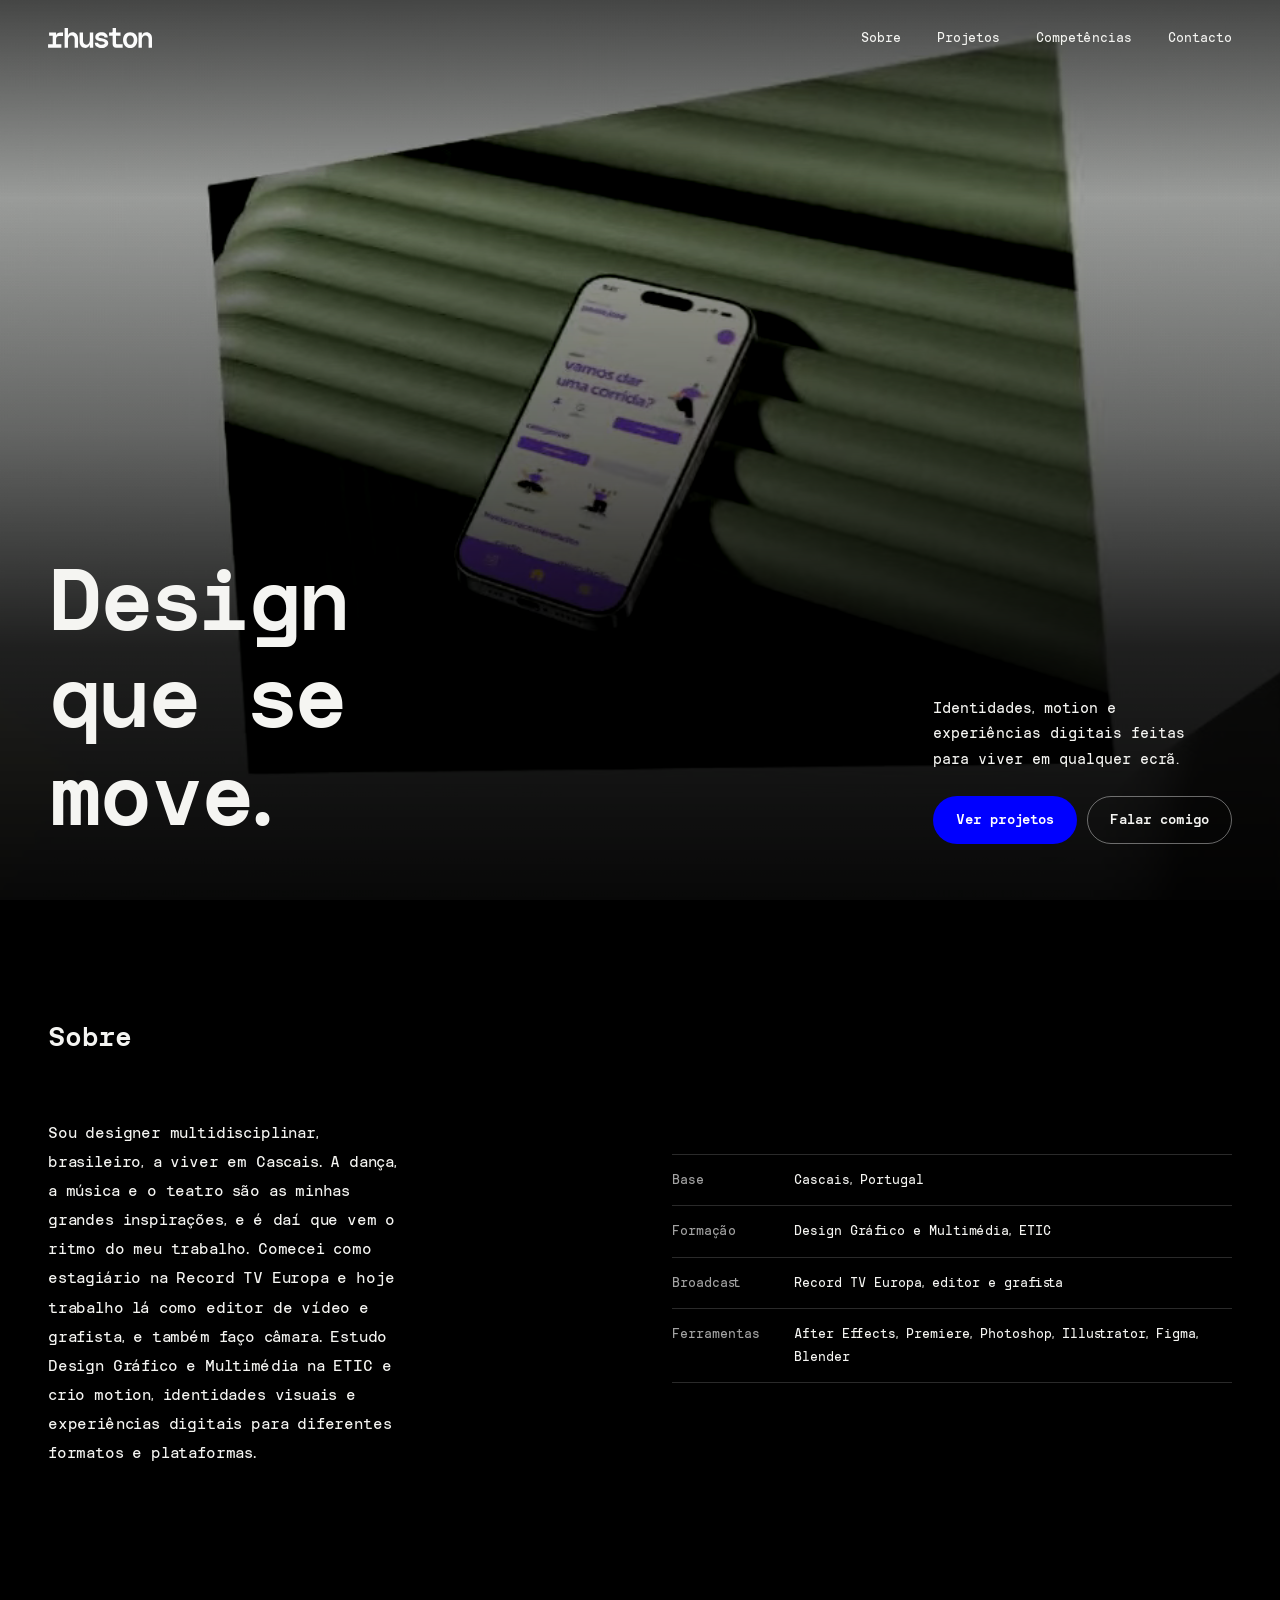
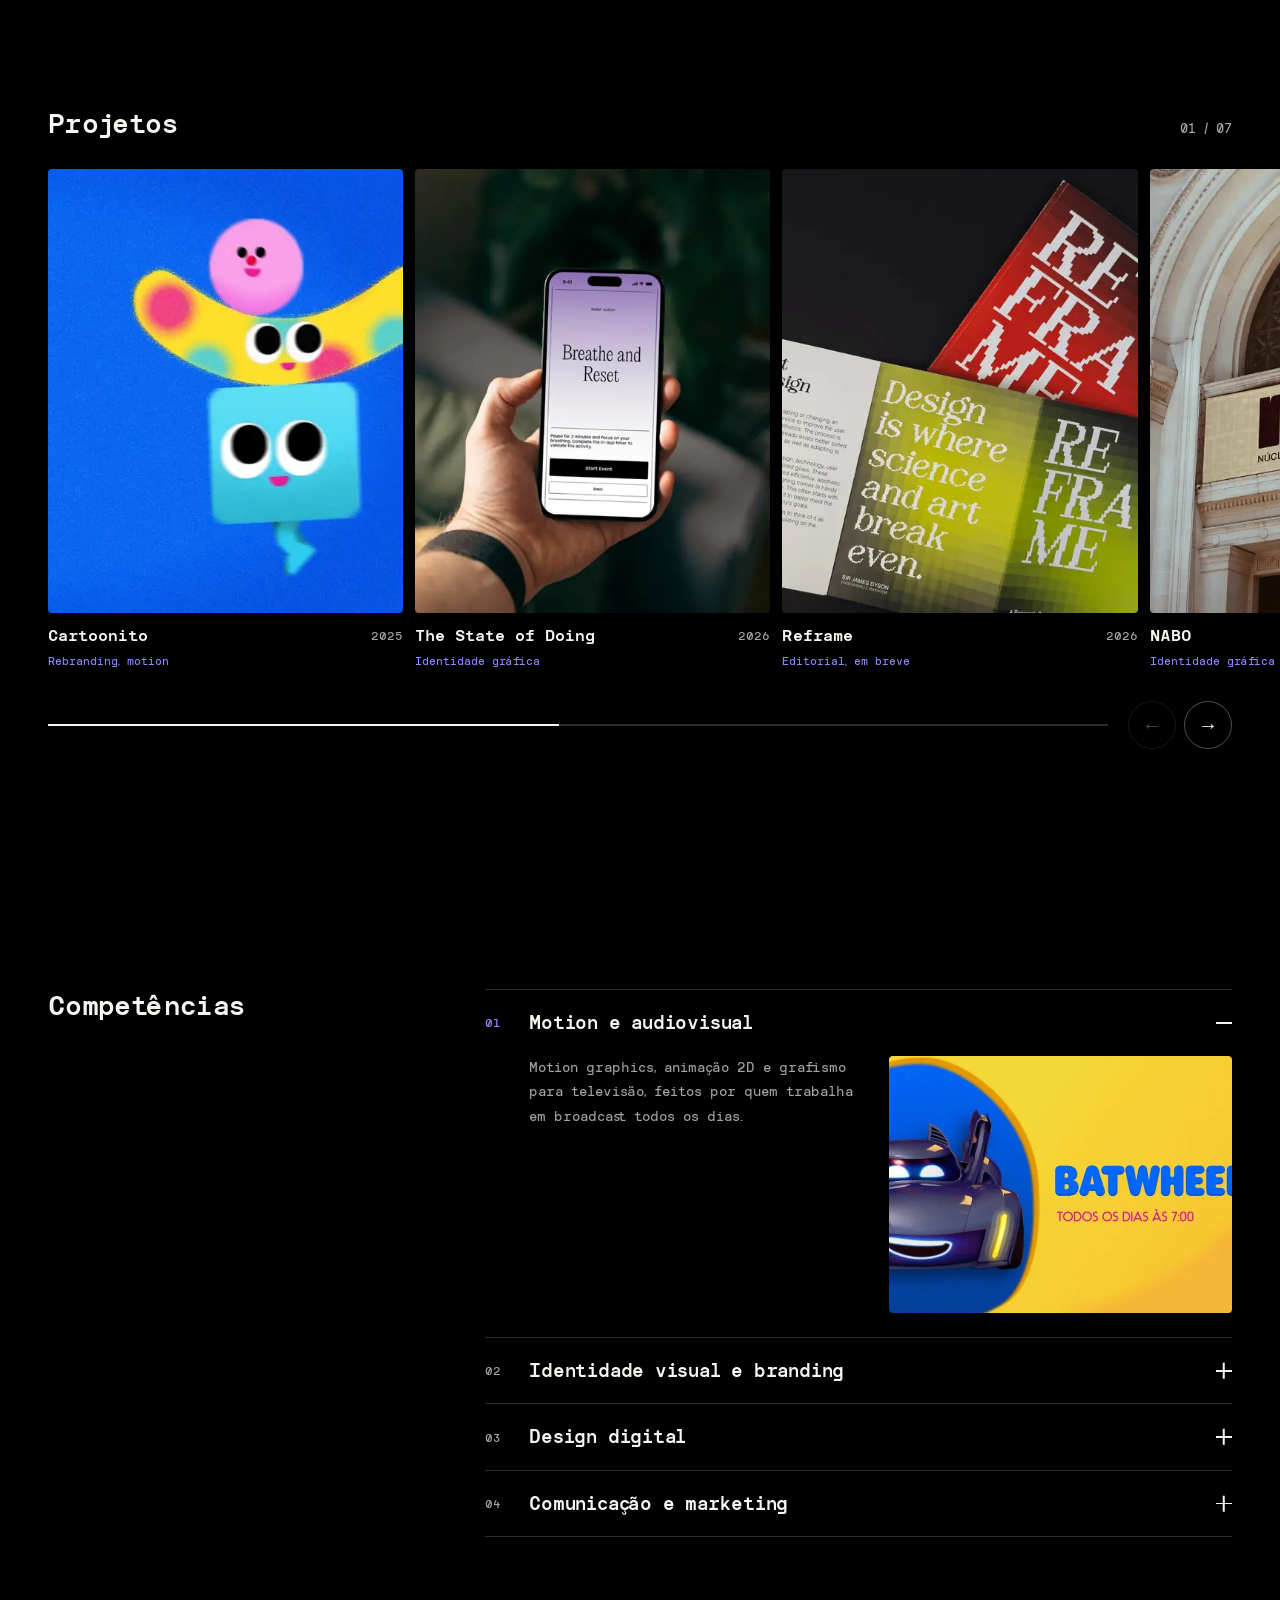
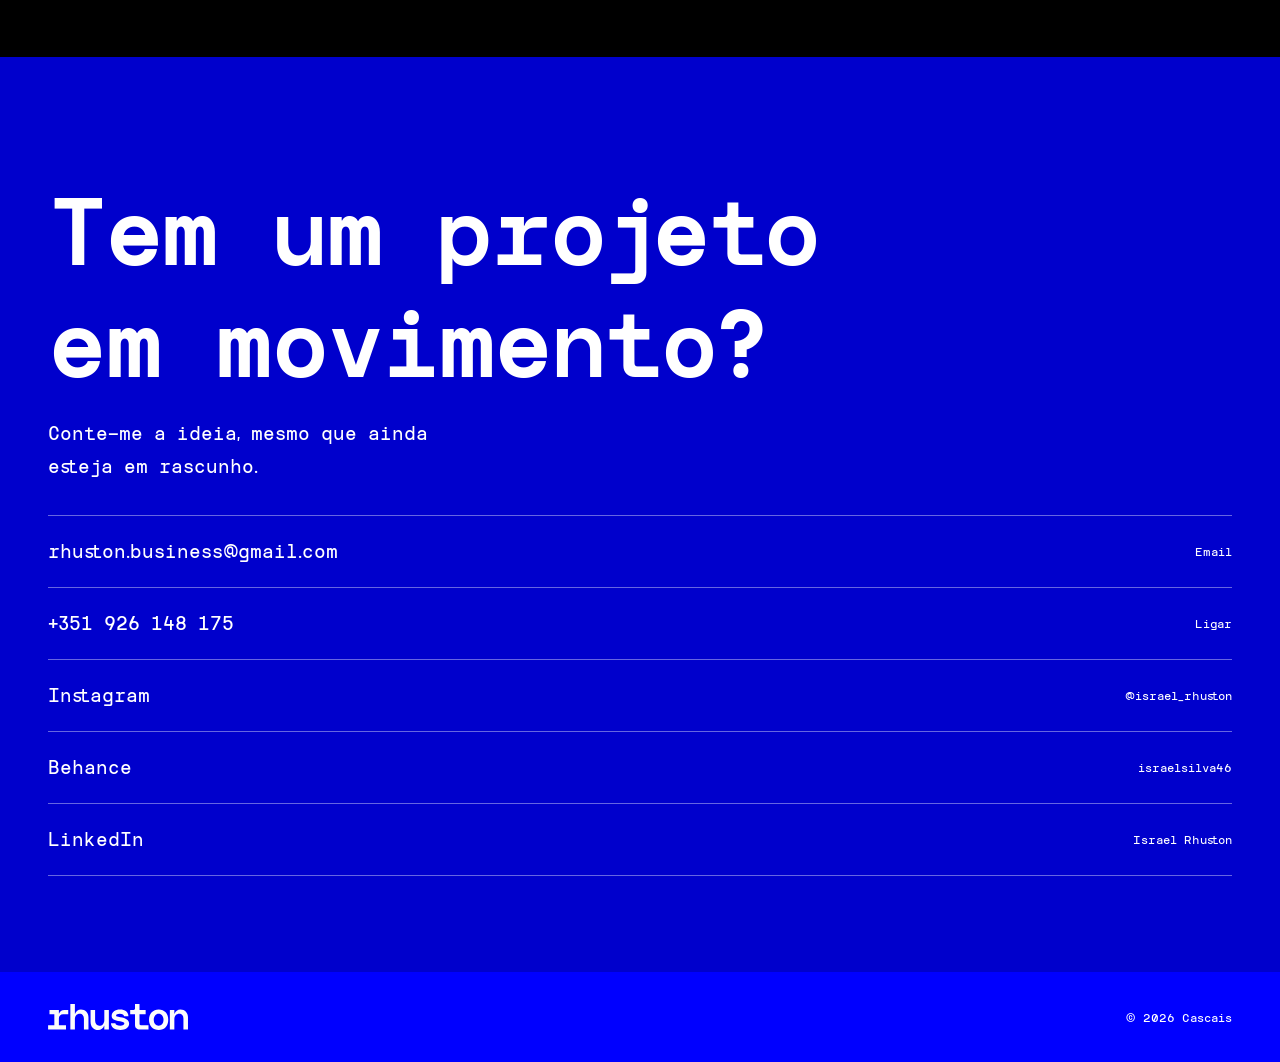
==== commit 0d408c7a: "Rodapé final: CTA #0000CC e barra de assinatura #0000FF. O contacto passa a viver no rodapé, com red" ====
--- a/index.html
+++ b/index.html
@@ -157,23 +157,24 @@
       </li>
     </ul>
   </section>
+</main>
 
-  <section class="section contact" id="contacto">
-    <h2 class="contact__big">Tem um projeto em movimento?</h2>
+<footer class="footer" id="contacto" aria-labelledby="contacto-t">
+  <div class="footer__cta">
+    <h2 class="contact__big" id="contacto-t">Tem um projeto em movimento?</h2>
     <p class="contact__line">Conte-me a ideia, mesmo que ainda esteja em rascunho.</p>
-    <div class="contact__links">
+    <nav class="contact__links" aria-label="Contacto e redes sociais">
       <a href="mailto:rhuston.business@gmail.com"><span>rhuston.business@gmail.com</span><span>Email</span></a>
       <a href="tel:+351926148175"><span>+351 926 148 175</span><span>Ligar</span></a>
       <a href="https://www.instagram.com/israel_rhuston" rel="noopener" target="_blank"><span>Instagram</span><span>@israel_rhuston</span></a>
       <a href="https://www.behance.net/israelsilva46" rel="noopener" target="_blank"><span>Behance</span><span>israelsilva46</span></a>
       <a href="https://www.linkedin.com/in/israel-rhuston-silva-551280191" rel="noopener" target="_blank"><span>LinkedIn</span><span>Israel Rhuston</span></a>
-    </div>
-  </section>
-</main>
-
-<footer class="footer">
-  <img src="assets/svg/logo-white.svg" alt="Rhuston" width="140" height="26" loading="lazy">
-  <span>© 2026 Cascais</span>
+    </nav>
+  </div>
+  <div class="footer__base">
+    <img src="assets/svg/logo-white.svg" alt="Rhuston" width="140" height="26" loading="lazy">
+    <span>© 2026 Cascais</span>
+  </div>
 </footer>
 <script src="assets/main.js" defer></script>
 </body>
--- a/assets/styles.css
+++ b/assets/styles.css
@@ -270,9 +270,17 @@
 .projects--next .card__img{background:rgb(0 0 0 / .2)}
 .projects--next .arrow{border-color:rgb(255 255 255 / .45)}
 
-/* ---------- Rodapé: versão anterior, agora azul com texto branco ---------- */
-.footer{background:var(--brand);color:#fff}
-.footer span{color:#fff}
+/* ---------- Rodapé único: CTA #0000CC + barra de assinatura #0000FF, texto branco ---------- */
+.footer{display:block;padding:0;font-size:16px;background:none;color:#fff}
+.footer__cta{background:#0000cc;color:#fff;padding:72px var(--pad) 56px;
+  --ink:#fff;--mute:#fff;--line:rgb(255 255 255 / .4);--blue-ink:#fff}
+.footer :focus-visible{outline:2px solid #fff;outline-offset:3px}
+.footer .contact__line,.footer .contact__links a,.footer .contact__links a span:last-child{color:#fff}
+.footer__base{background:var(--brand);color:#fff;display:flex;justify-content:space-between;align-items:center;gap:16px;padding:28px var(--pad);font-size:14px}
+.footer__base span{color:#fff}
+.footer__base img{width:140px;height:auto}
+@media (hover:hover){.footer .contact__links a:hover span:first-child{color:#fff;text-decoration:underline;text-underline-offset:5px;text-decoration-thickness:1px}}
+@media (min-width:900px){.footer__cta{padding:120px var(--pad) 96px}.footer__base{padding:32px var(--pad)}}
 
 @media (min-width:900px){
   .pb__media{height:100%}
@@ -298,3 +306,4 @@
   .pb--contain .pb__media img{height:auto;aspect-ratio:auto;-webkit-mask-image:linear-gradient(180deg,transparent 0,#000 18%,#000 82%,transparent 100%);mask-image:linear-gradient(180deg,transparent 0,#000 18%,#000 82%,transparent 100%)}
   .pb--contain .pb__body{padding-top:calc(var(--nav-h) + 66.4vw + 8px)}
 }
+@media (min-width:900px){.footer .contact__links a{font-size:22px;min-height:72px}.footer .contact__line{font-size:22px}}
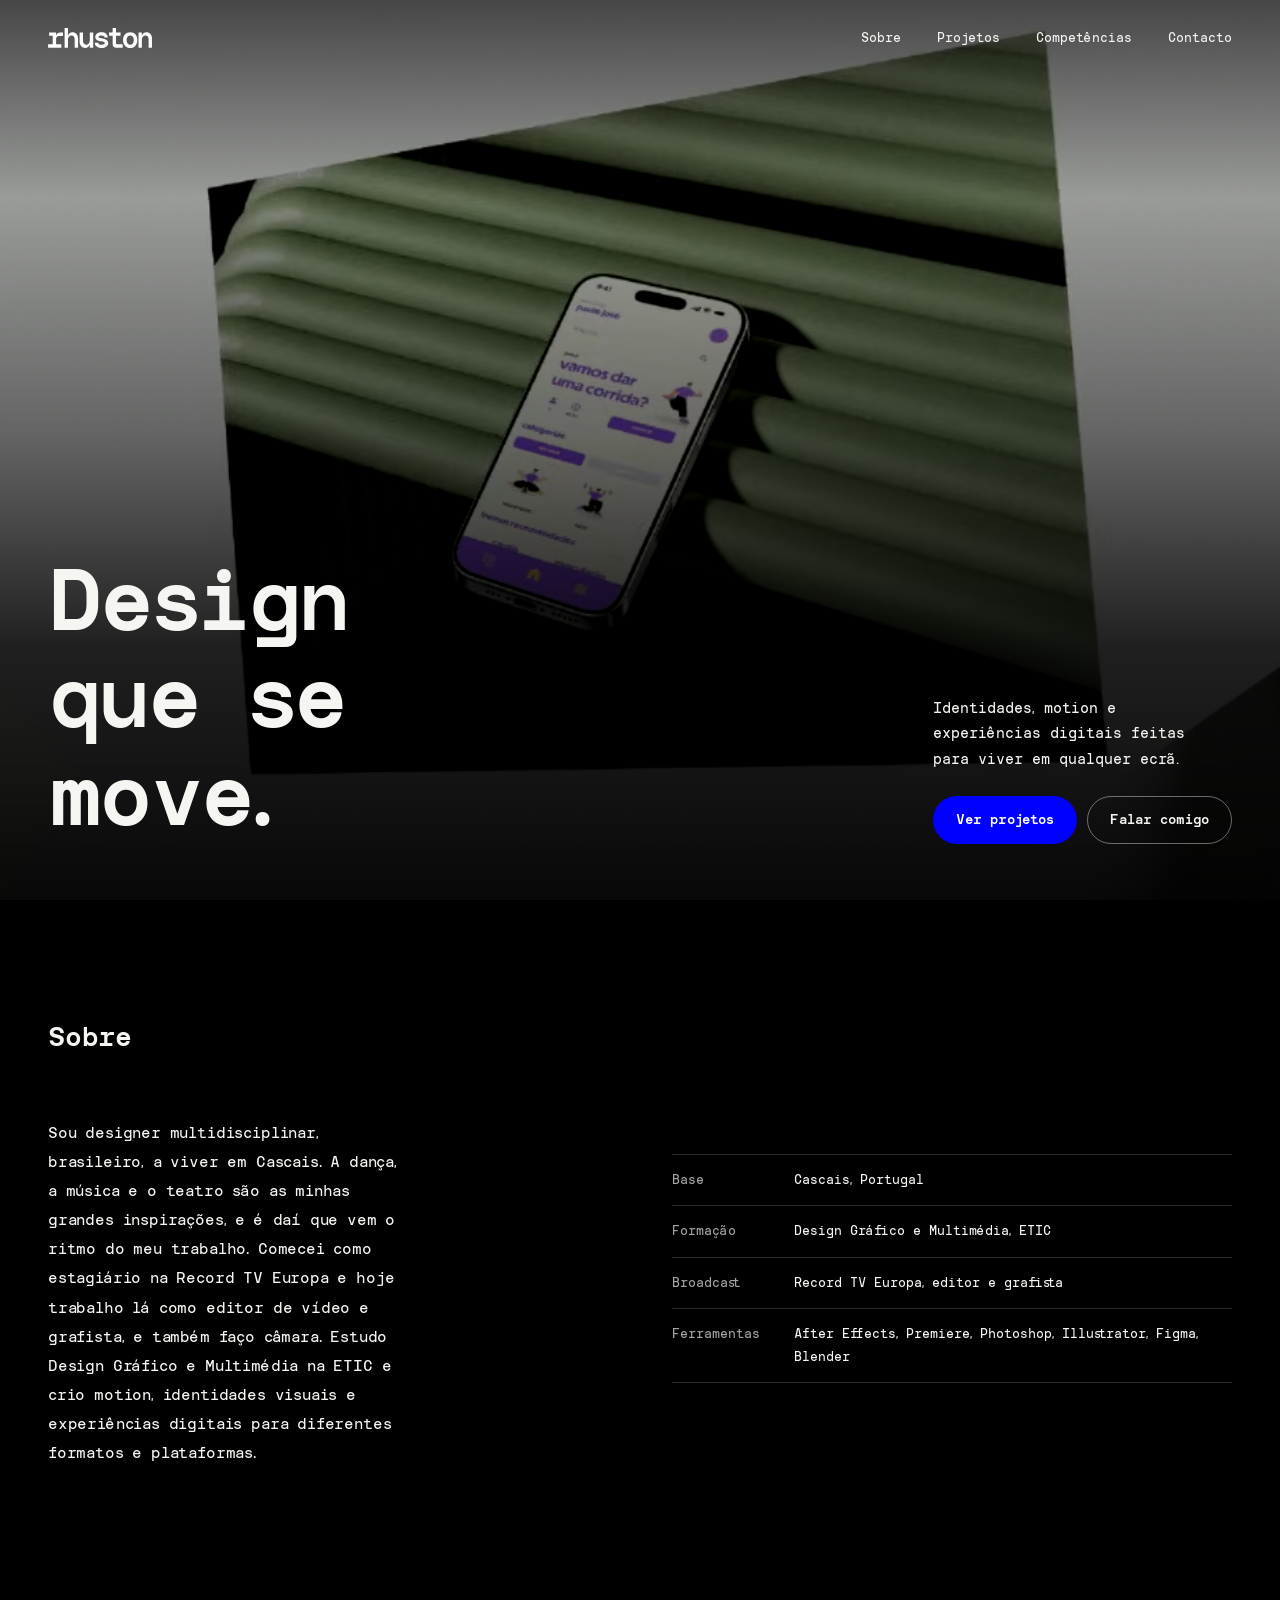
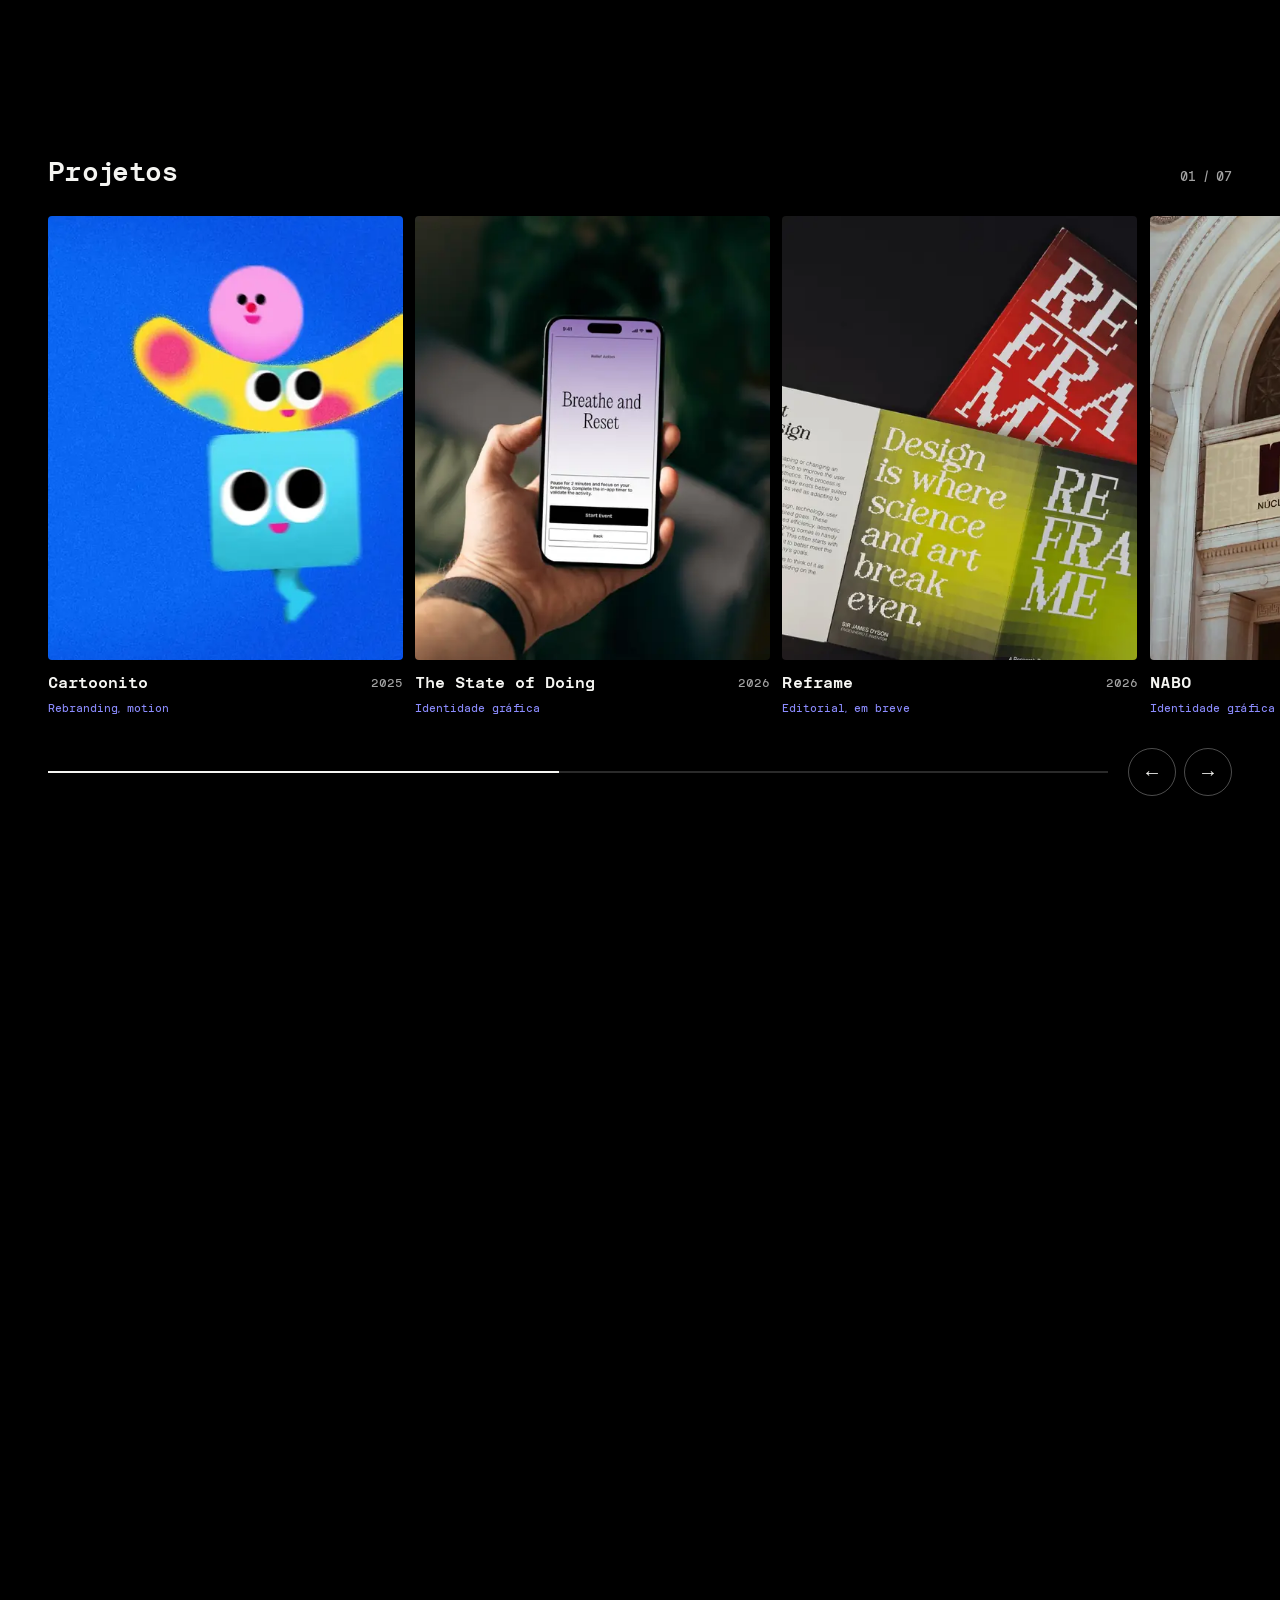
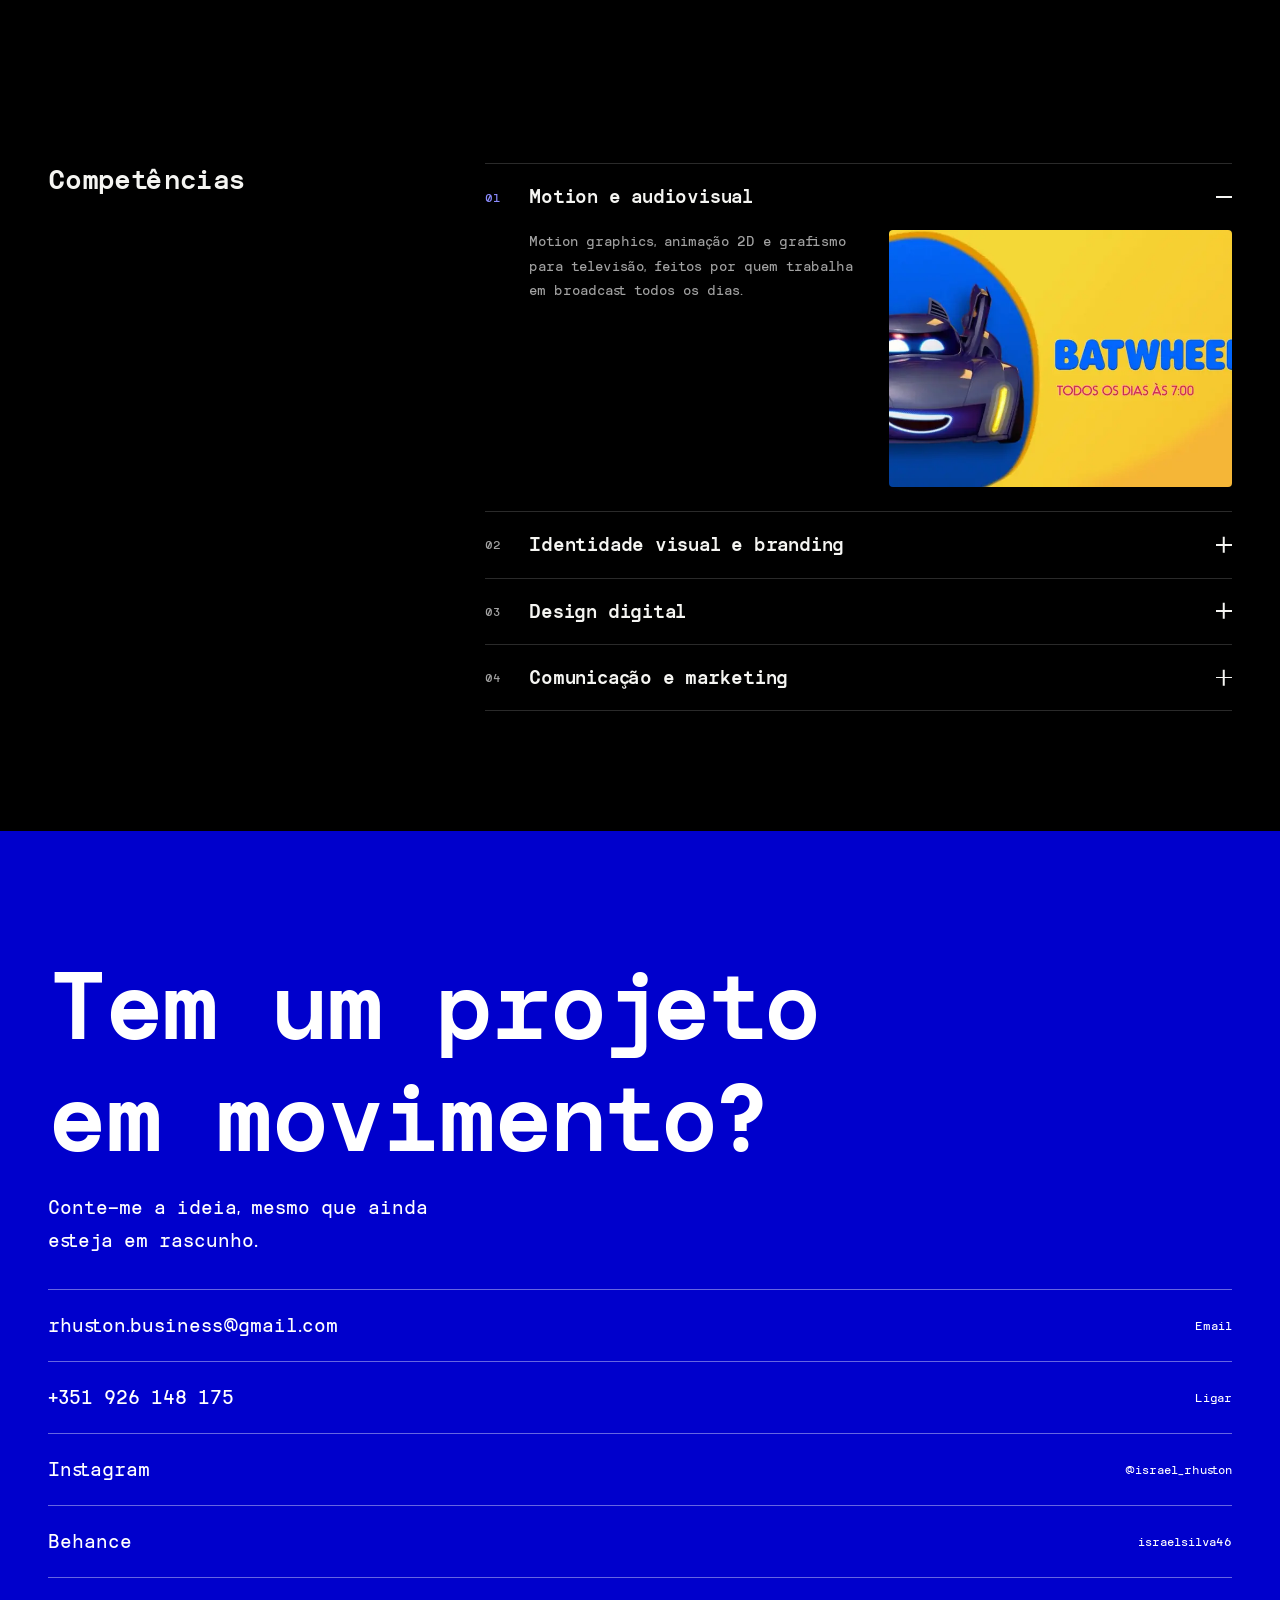
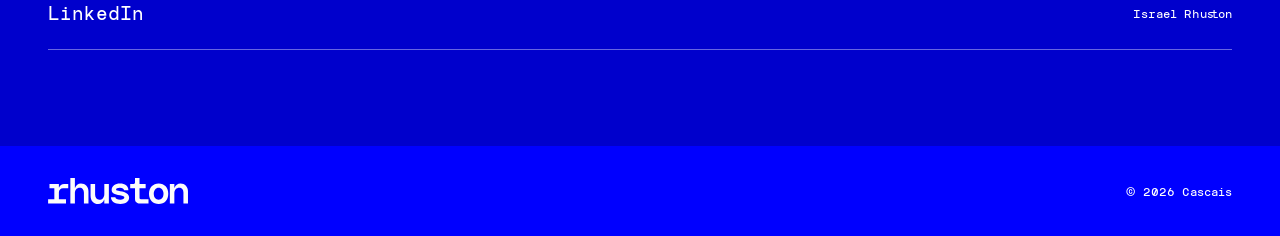
==== commit ff3909df: "Home: projetos em scroll horizontal fixo e inclinação 3D nos cartões - A secção Projetos fixa-se (st" ====
--- a/index.html
+++ b/index.html
@@ -86,7 +86,8 @@
     </ul>
   </section>
 
-  <section class="section projects" id="projetos" aria-roledescription="carrossel" aria-label="Projetos">
+  <section class="section projects" id="projetos" data-pin aria-roledescription="carrossel" aria-label="Projetos">
+  <div class="projects__pin">
     <div class="section__head"><h2 class="section__title">Projetos</h2><span class="section__aside" data-count aria-live="polite">01 / 07</span></div>
     <div class="track" tabindex="0" aria-label="Lista de projetos, deslize para o lado">
       <a class="card" href="cartoonito.html">
@@ -122,6 +123,7 @@
       <div class="progress" aria-hidden="true"><span></span></div>
       <div class="arrows"><button class="arrow" data-prev aria-label="Projeto anterior">&#8592;</button><button class="arrow" data-next aria-label="Projeto seguinte">&#8594;</button></div>
     </div>
+  </div>
   </section>
 
   <section class="section skills" id="competencias">
--- a/assets/styles.css
+++ b/assets/styles.css
@@ -307,3 +307,34 @@
   .pb--contain .pb__body{padding-top:calc(var(--nav-h) + 66.4vw + 8px)}
 }
 @media (min-width:900px){.footer .contact__links a{font-size:22px;min-height:72px}.footer .contact__line{font-size:22px}}
+
+/* =====================================================================
+   v9 — Projetos em scroll horizontal fixo (home, desktop) + tilt 3D nos cartões
+   ===================================================================== */
+/* Mobile e desktop: a secção fica fixa (sticky) e o scroll vertical desliza a faixa até ao último
+   projeto; depois a página continua. main.js liga .is-pinned com [data-pin] e sem movimento
+   reduzido (aí fica o swipe nativo). --pin-len = deslize × 0.55, para não arrastar. */
+.projects.is-pinned{height:calc(100svh + var(--pin-len,0px));padding-top:0;padding-bottom:0;view-timeline:--projetos block}
+.projects.is-pinned .projects__pin{position:sticky;top:0;height:100svh;overflow:clip;display:flex;flex-direction:column;justify-content:center;padding-top:var(--nav-h)}
+.projects.is-pinned .track{overflow:visible;scroll-snap-type:none;will-change:transform}
+@supports (animation-timeline:view()){
+  .projects.is-pinned .track{animation:projetos-deslize linear both;animation-timeline:--projetos;animation-range:contain 0% contain 100%}
+}
+/* Cartões ~84vw (espreita o seguinte); em ecrãs baixos encolhem para caber tudo com a legenda */
+@media (max-width:899px){
+  .projects.is-pinned .card{flex-basis:min(84vw,calc((100svh - var(--nav-h) - 250px) * .8))}
+  .projects.is-pinned .section__head{margin-bottom:20px}
+}
+@keyframes projetos-deslize{from{transform:translate3d(0,0,0)}to{transform:translate3d(calc(-1 * var(--pin-dist,0px)),0,0)}}
+
+/* Tilt 3D (só rato): a legenda fica fora da camada inclinada; ângulos ≤8° e escala .97
+   durante a inclinação, para os cantos projetados nunca saírem da caixa do cartão. */
+@media (hover:hover) and (pointer:fine) and (prefers-reduced-motion:no-preference){
+  .card__img{position:relative;transform:perspective(1000px) rotateX(var(--rx,0deg)) rotateY(var(--ry,0deg)) scale(var(--ts,1));transition:transform .6s var(--ease)}
+  .card__img.is-tilt{--ts:.97;transition:transform .15s linear}
+  .card .card__img.is-tilt img,.card:hover .card__img.is-tilt img{transform:translate3d(var(--tx,0px),var(--ty,0px),0) scale(1.08);transition:transform .15s linear}
+  .card__img::after{content:"";position:absolute;left:-50%;top:-50%;width:200%;height:200%;pointer-events:none;opacity:0;
+    background:radial-gradient(circle at center,rgb(255 255 255 / .2),rgb(255 255 255 / 0) 40%);
+    transform:translate3d(var(--gx,0px),var(--gy,0px),0);transition:opacity .4s}
+  .card__img.is-tilt::after{opacity:1}
+}
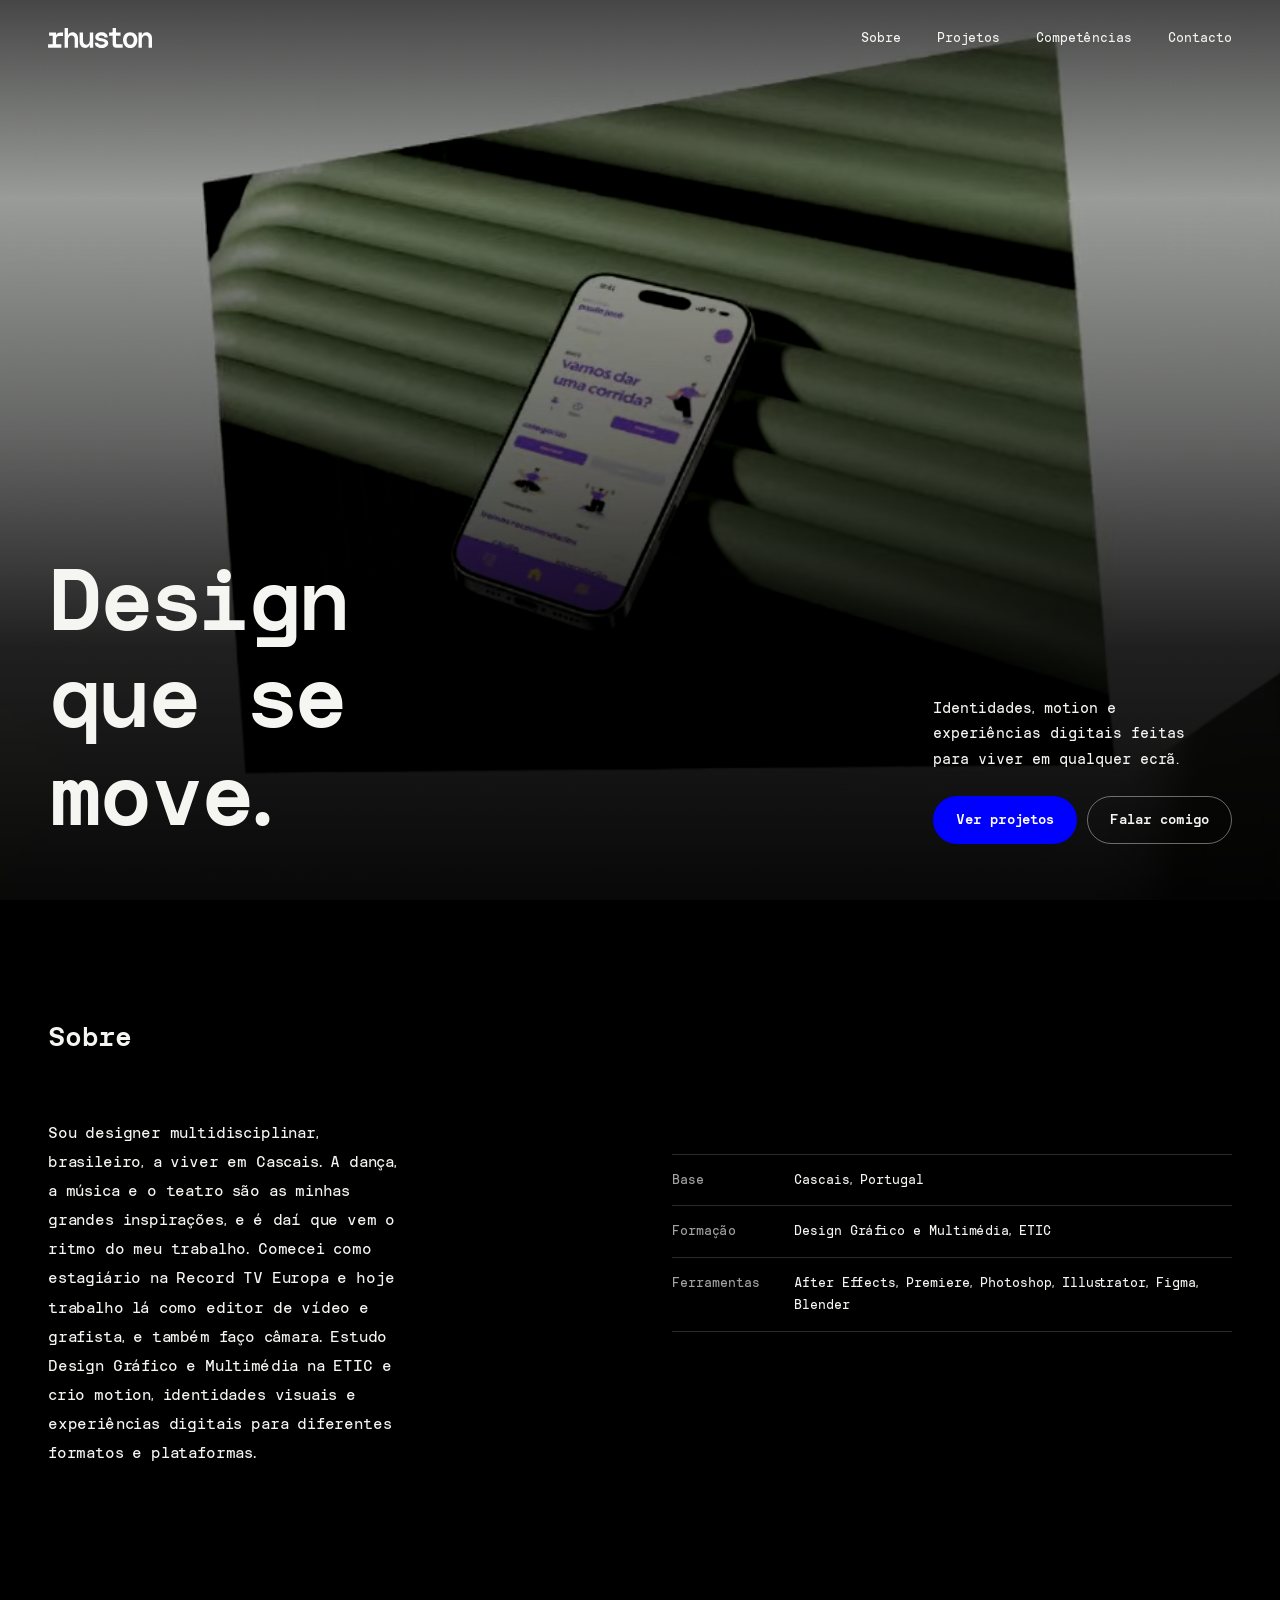
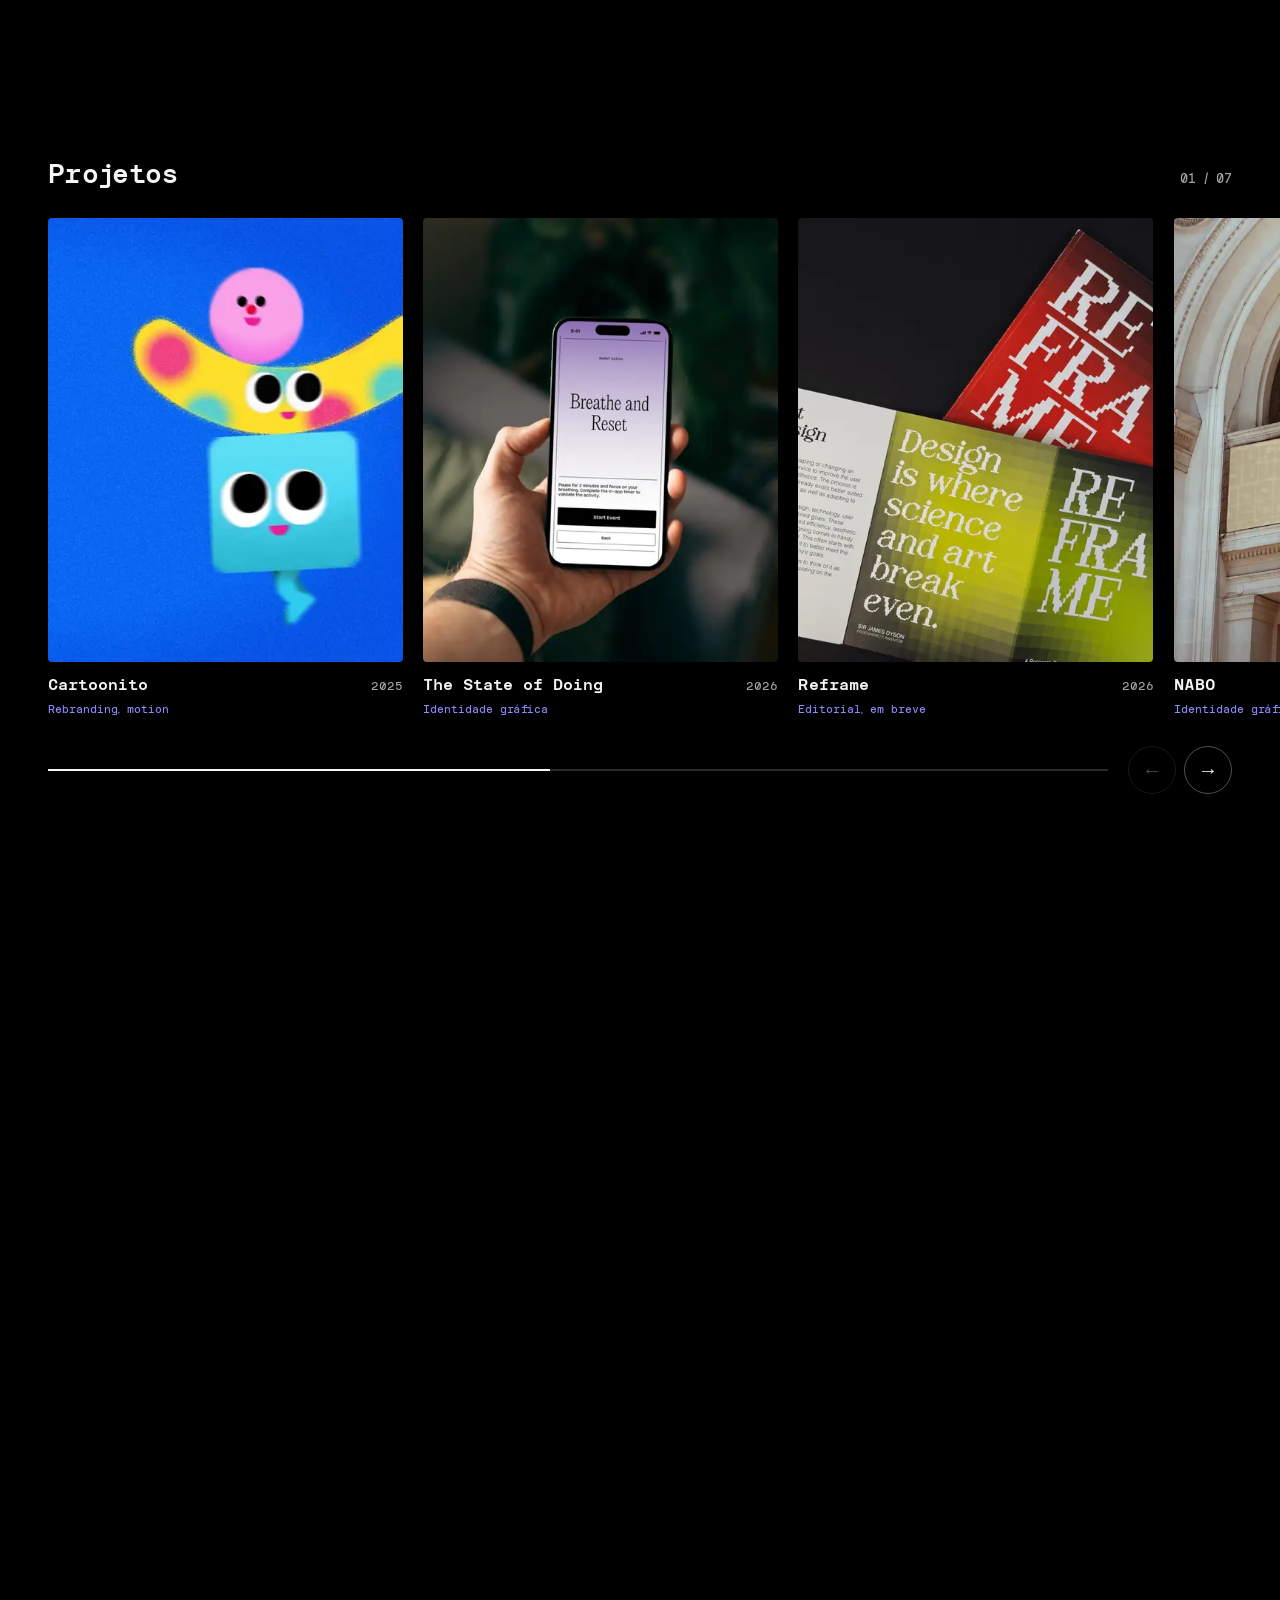
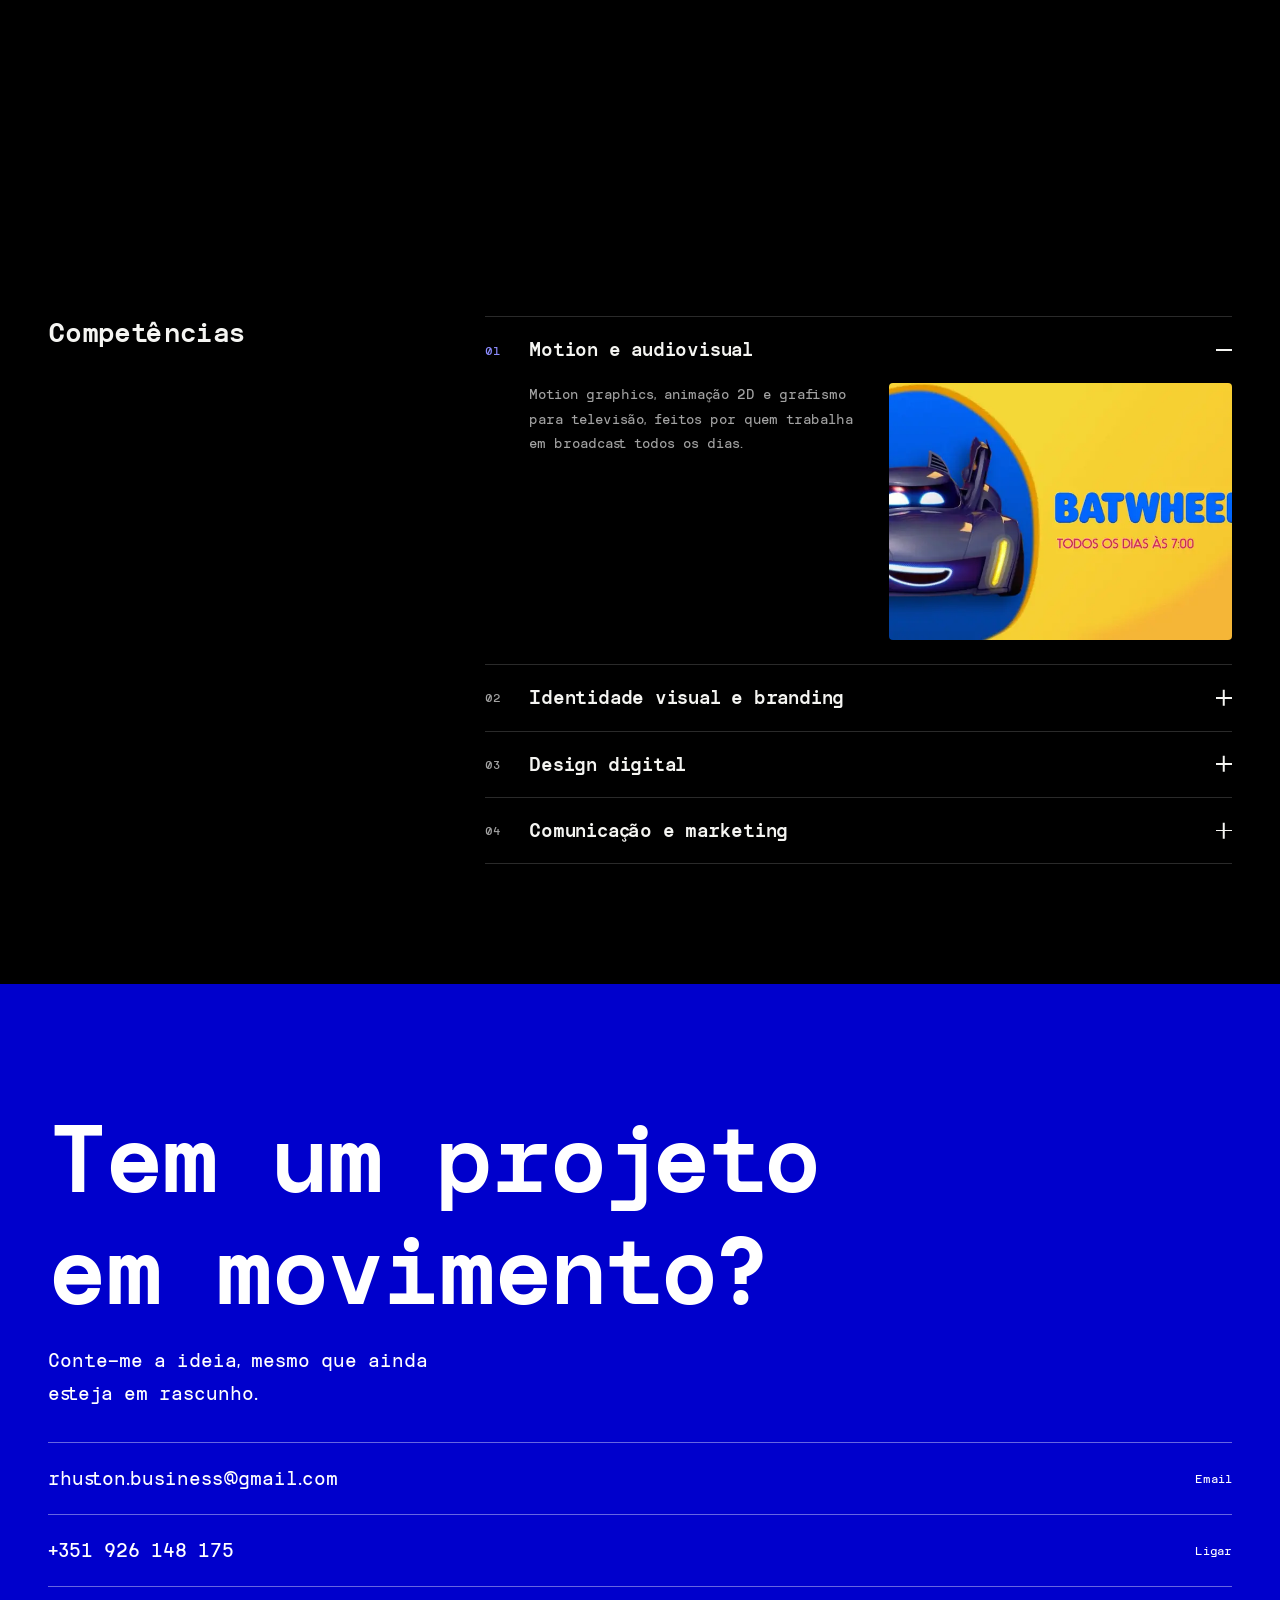
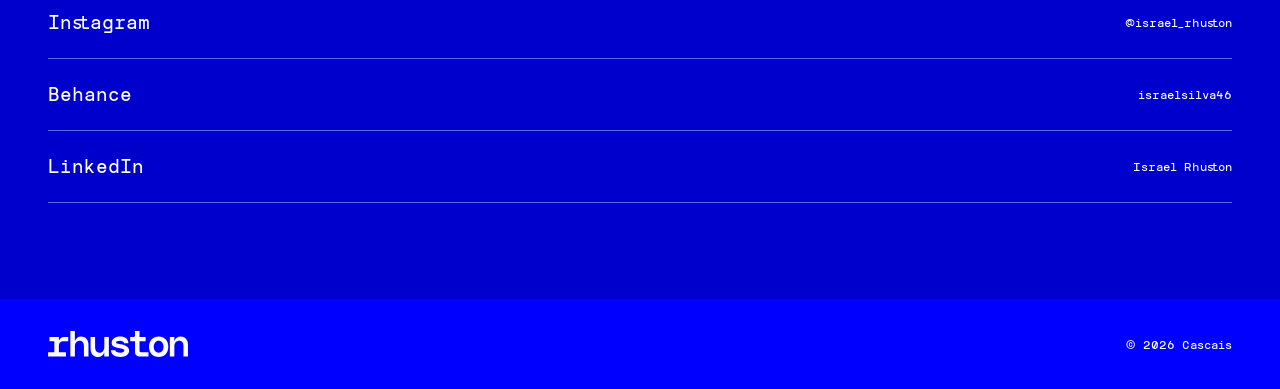
==== commit c3f6d4ca: "Projetos: deslize mais suave, contador até 07 e legendas alinhadas - Mudança de sentido suave: zona " ====
--- a/index.html
+++ b/index.html
@@ -81,7 +81,6 @@
     <ul class="facts" aria-label="Ficha">
       <li><span class="k">Base</span><span>Cascais, Portugal</span></li>
       <li><span class="k">Formação</span><span>Design Gráfico e Multimédia, ETIC</span></li>
-      <li><span class="k">Broadcast</span><span>Record TV Europa, editor e grafista</span></li>
       <li><span class="k">Ferramentas</span><span>After Effects, Premiere, Photoshop, Illustrator, Figma, Blender</span></li>
     </ul>
   </section>
--- a/assets/styles.css
+++ b/assets/styles.css
@@ -87,16 +87,17 @@
 /* ---------- PROJECTS CAROUSEL ---------- */
 .projects{padding-left:0;padding-right:0}
 .projects .section__head{padding:0 var(--pad)}
-.track{display:flex;gap:12px;overflow-x:auto;scroll-snap-type:x mandatory;scroll-padding-inline:var(--pad);padding:0 var(--pad) 8px;
+.track{display:flex;gap:20px;overflow-x:auto;scroll-snap-type:x mandatory;scroll-padding-inline:var(--pad);padding:0 var(--pad) 8px;
   overscroll-behavior-x:contain;scrollbar-width:none;-webkit-overflow-scrolling:touch}
 .track::-webkit-scrollbar{display:none}
 .card{flex:0 0 80%;scroll-snap-align:start;text-decoration:none;color:inherit;display:block}
 .card__img{aspect-ratio:4/5;overflow:hidden;border-radius:4px;background:#111}
 .card__img img{width:100%;height:100%;object-fit:cover;transition:transform .6s var(--ease)}
-.card__cap{display:flex;justify-content:space-between;gap:12px;padding-top:12px}
-.card__title{font-size:19px;font-weight:500;line-height:1.2}
+.card__cap{display:grid;grid-template-columns:minmax(0,1fr) auto;column-gap:12px;align-items:baseline;padding-top:12px}
+.card__cap>div:first-child{display:contents} /* título e ano na mesma linha de base; etiqueta por baixo */
+.card__title{font-size:19px;font-weight:500;line-height:1.2;white-space:nowrap;overflow:hidden;text-overflow:ellipsis}
 .card__meta{color:var(--mute);font-size:14px;text-align:right;white-space:nowrap}
-.card__tag{display:inline-block;margin-top:4px;font-size:13px;color:var(--blue-ink)}
+.card__tag{grid-column:1 / -1;grid-row:2;display:block;margin-top:4px;font-size:13px;line-height:1.3;color:var(--blue-ink)}
 .track-ctrl{display:flex;justify-content:space-between;align-items:center;padding:20px var(--pad) 0}
 .progress{flex:1;height:2px;background:var(--line);margin-right:20px;position:relative;overflow:hidden}
 .progress span{position:absolute;inset:0 auto 0 0;width:14.28%;background:var(--ink);transition:transform .3s var(--ease)}
@@ -314,18 +315,14 @@
 /* Mobile e desktop: a secção fica fixa (sticky) e o scroll vertical desliza a faixa até ao último
    projeto; depois a página continua. main.js liga .is-pinned com [data-pin] e sem movimento
    reduzido (aí fica o swipe nativo). --pin-len = deslize × 0.55, para não arrastar. */
-.projects.is-pinned{height:calc(100svh + var(--pin-len,0px));padding-top:0;padding-bottom:0;view-timeline:--projetos block}
+.projects.is-pinned{height:calc(100svh + var(--pin-len,0px));padding-top:0;padding-bottom:0}
 .projects.is-pinned .projects__pin{position:sticky;top:0;height:100svh;overflow:clip;display:flex;flex-direction:column;justify-content:center;padding-top:var(--nav-h)}
 .projects.is-pinned .track{overflow:visible;scroll-snap-type:none;will-change:transform}
-@supports (animation-timeline:view()){
-  .projects.is-pinned .track{animation:projetos-deslize linear both;animation-timeline:--projetos;animation-range:contain 0% contain 100%}
-}
 /* Cartões ~84vw (espreita o seguinte); em ecrãs baixos encolhem para caber tudo com a legenda */
 @media (max-width:899px){
   .projects.is-pinned .card{flex-basis:min(84vw,calc((100svh - var(--nav-h) - 250px) * .8))}
   .projects.is-pinned .section__head{margin-bottom:20px}
 }
-@keyframes projetos-deslize{from{transform:translate3d(0,0,0)}to{transform:translate3d(calc(-1 * var(--pin-dist,0px)),0,0)}}
 
 /* Tilt 3D (só rato): a legenda fica fora da camada inclinada; ângulos ≤8° e escala .97
    durante a inclinação, para os cantos projetados nunca saírem da caixa do cartão. */
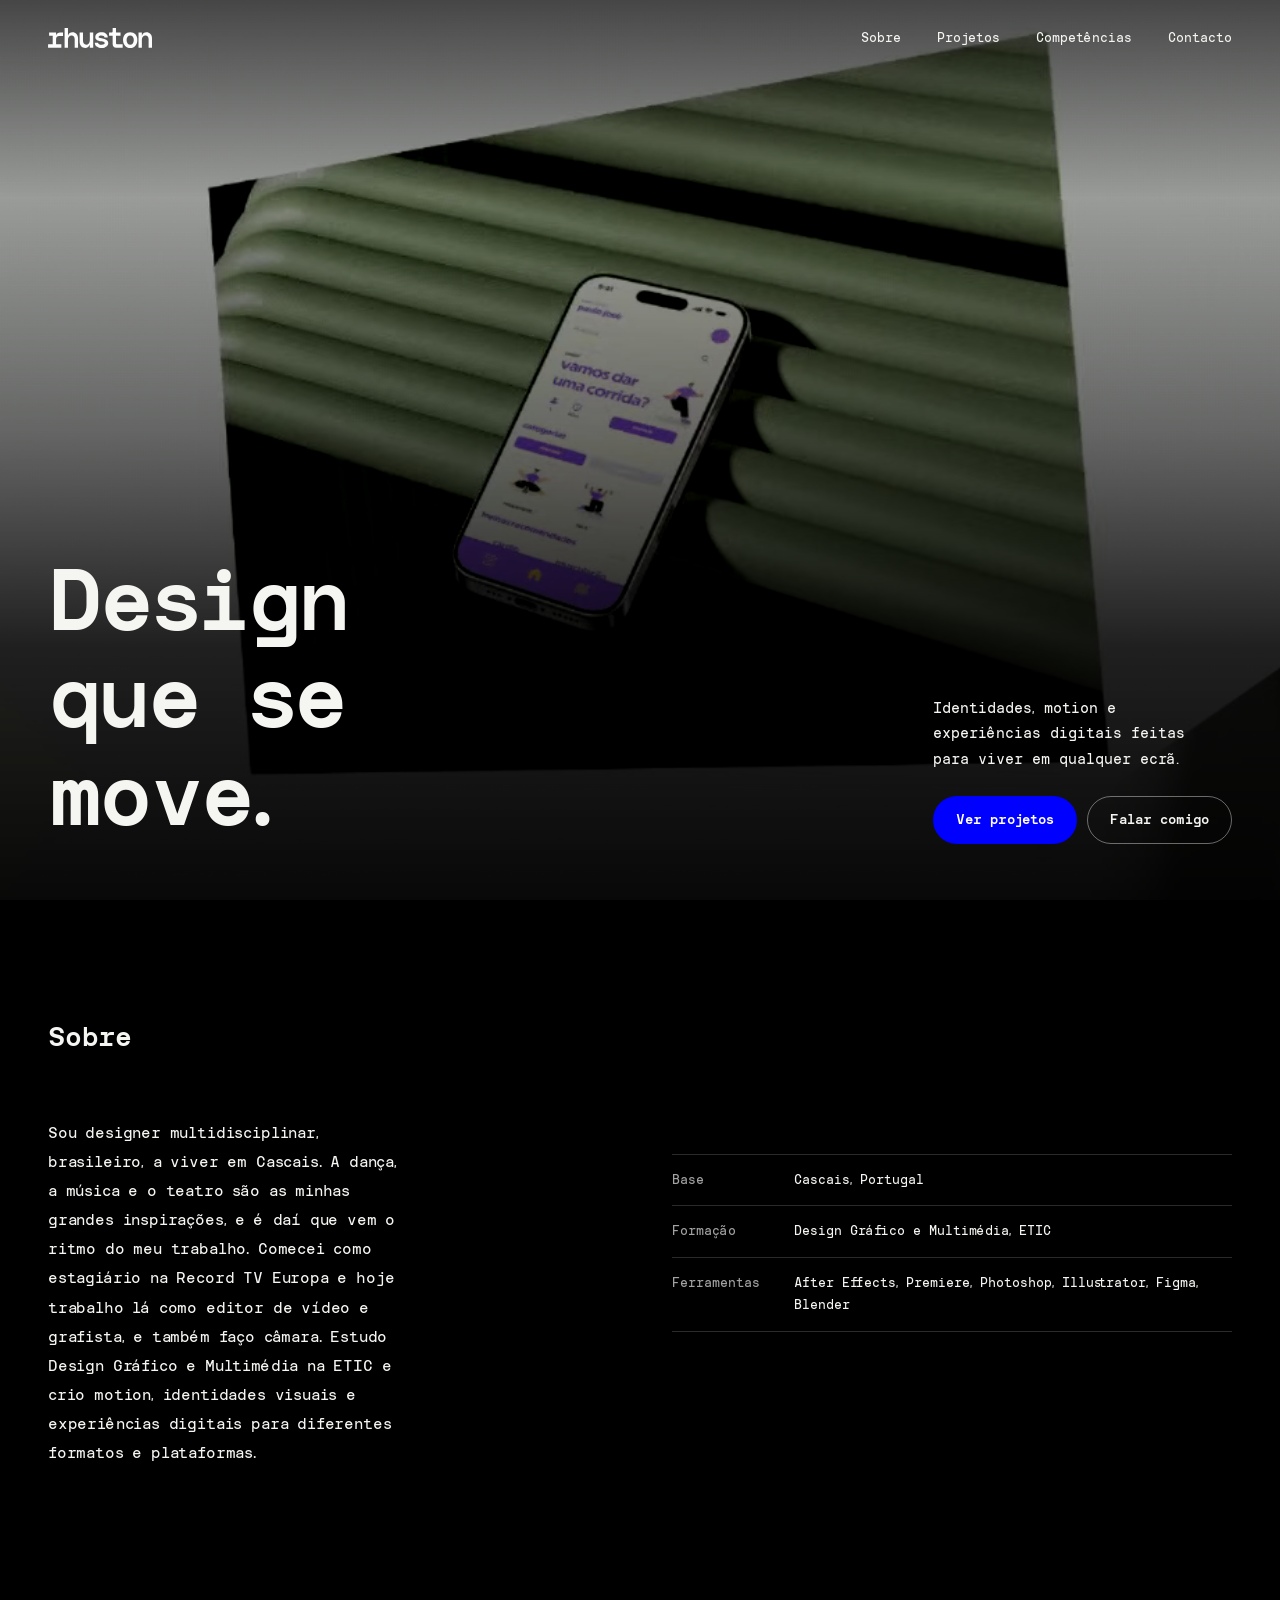
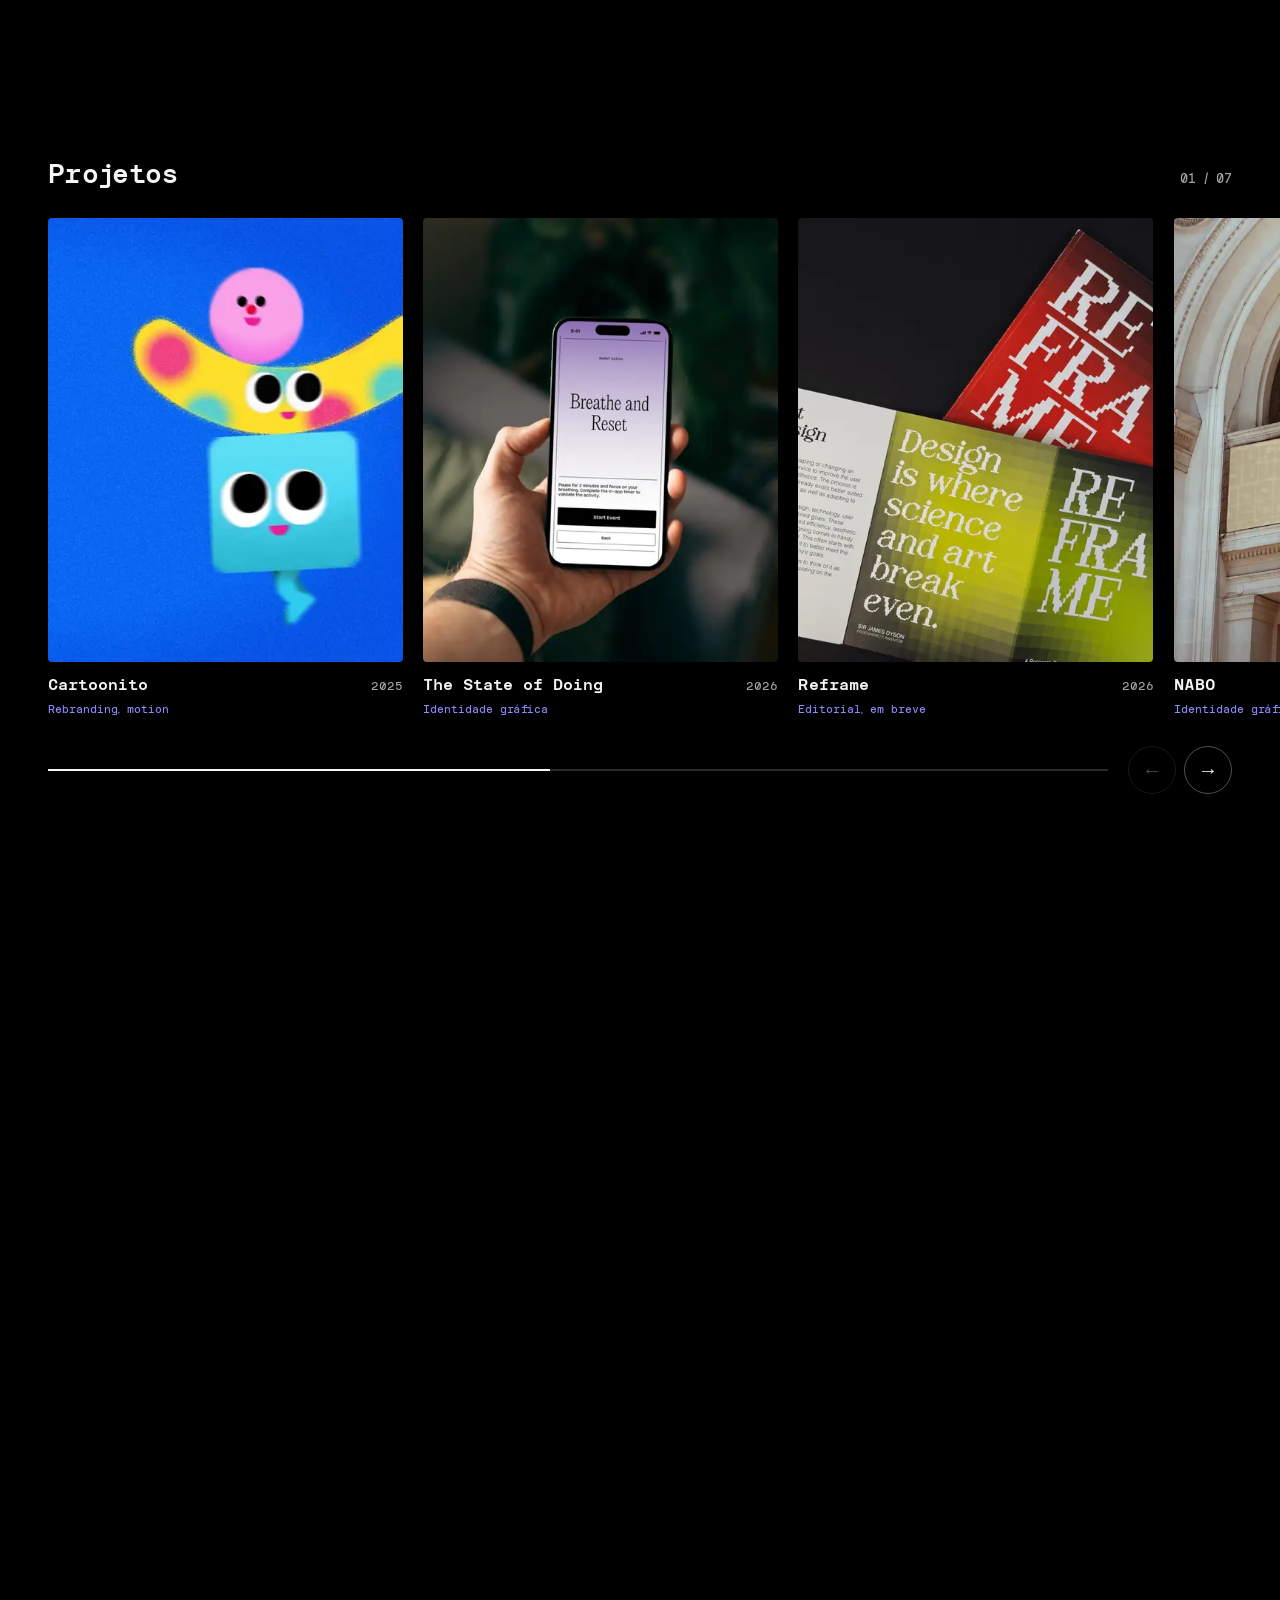
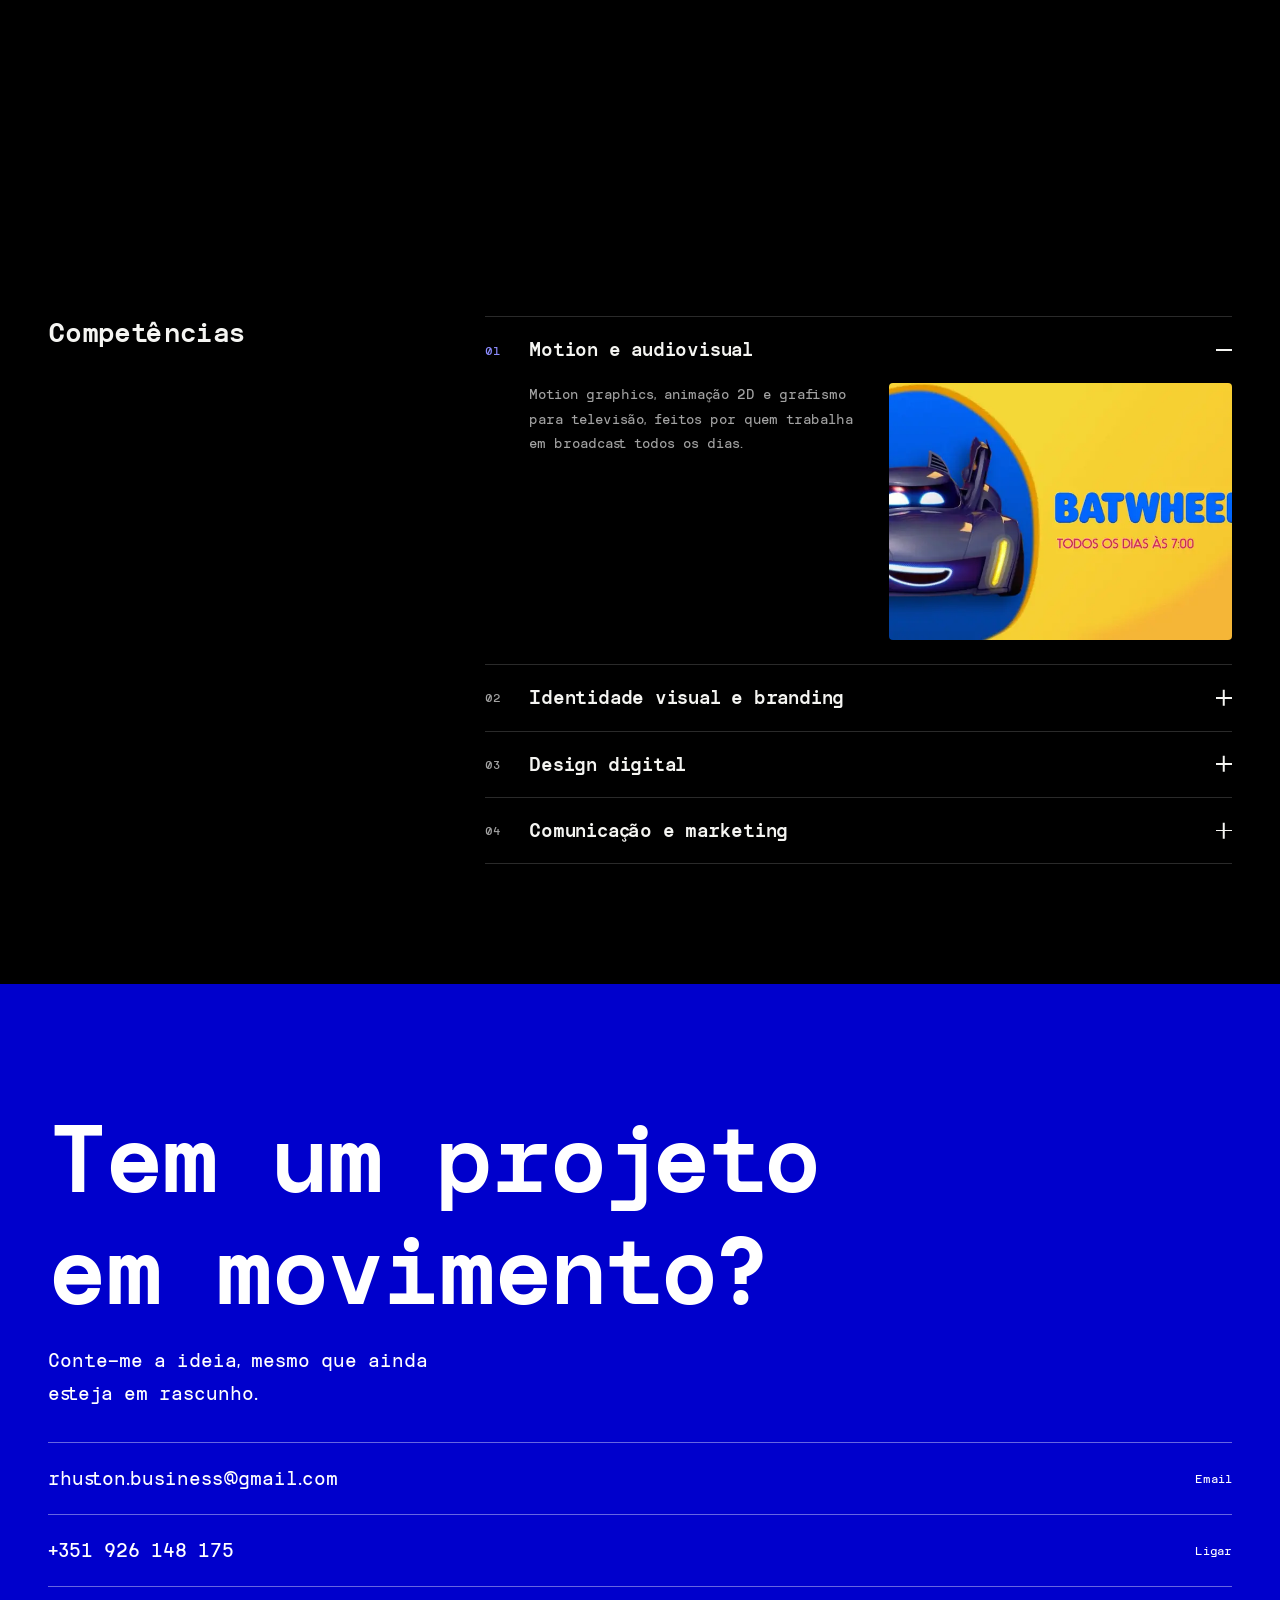
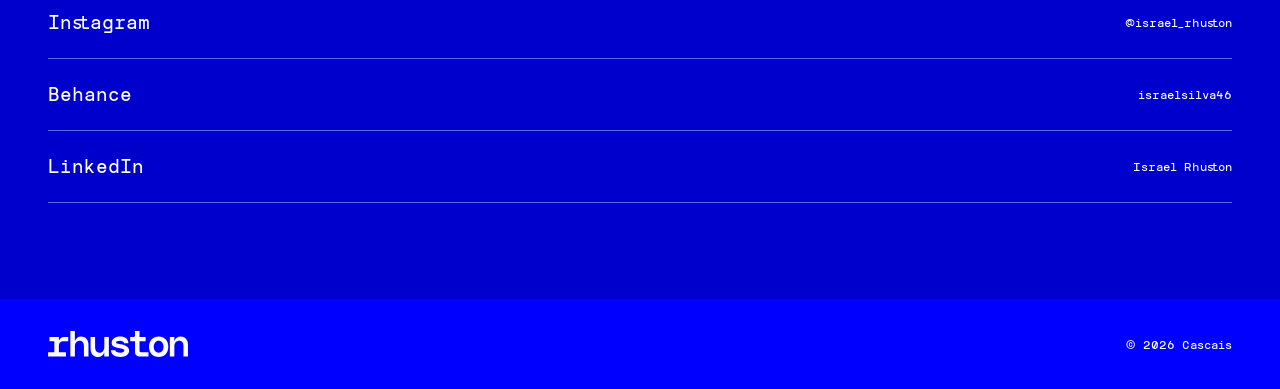
==== commit c093066b: "Desempenho: imagens intermédias, sizes corretos e pequenas correções de HTML - Galerias: nova largur" ====
--- a/index.html
+++ b/index.html
@@ -30,7 +30,7 @@
   <nav class="nav__links" aria-label="Principal">
     <a href="#sobre">Sobre</a><a href="#projetos">Projetos</a><a href="#competencias">Competências</a><a href="#contacto">Contacto</a>
   </nav>
-  <button class="menu-btn" aria-expanded="false" aria-controls="menu"><span class="menu-btn__label">Menu</span><span class="menu-btn__icon" aria-hidden="true"></span></button>
+  <button type="button" class="menu-btn" aria-expanded="false" aria-controls="menu"><span class="menu-btn__label">Menu</span><span class="menu-btn__icon" aria-hidden="true"></span></button>
 </header>
 
 <div class="menu" id="menu">
@@ -44,7 +44,7 @@
   </nav>
   <div class="menu__foot">
     <a href="mailto:rhuston.business@gmail.com">rhuston.business@gmail.com</a>
-    <a href="tel:+351926148175">+351 926 148 175</a>
+    <a href="tel:+351926148175">+351&nbsp;926&nbsp;148&nbsp;175</a>
     <div class="menu__social">
       <a href="https://www.instagram.com/israel_rhuston" rel="noopener" target="_blank">Instagram</a>
       <a href="https://www.behance.net/israelsilva46" rel="noopener" target="_blank">Behance</a>
@@ -90,37 +90,37 @@
     <div class="section__head"><h2 class="section__title">Projetos</h2><span class="section__aside" data-count aria-live="polite">01 / 07</span></div>
     <div class="track" tabindex="0" aria-label="Lista de projetos, deslize para o lado">
       <a class="card" href="cartoonito.html">
-        <div class="card__img"><img src="assets/img/card-cartoonito-480.webp" srcset="assets/img/card-cartoonito-480.webp 480w, assets/img/card-cartoonito-800.webp 800w" sizes="(min-width:900px) 30vw, 80vw" width="480" height="600" alt="Mascote do Cartoonito animado sobre fundo azul"></div>
+        <div class="card__img"><img src="assets/img/card-cartoonito-480.webp" srcset="assets/img/card-cartoonito-480.webp 480w, assets/img/card-cartoonito-800.webp 800w" sizes="(min-width:900px) 28vw, 84vw" width="480" height="600" alt="Mascote do Cartoonito animado sobre fundo azul"></div>
         <div class="card__cap"><div><div class="card__title">Cartoonito</div><span class="card__tag">Rebranding, motion</span></div><div class="card__meta">2025</div></div>
       </a>
       <a class="card" href="state-of-doing.html">
-        <div class="card__img"><img loading="lazy" src="assets/img/card-state-of-doing-480.webp" srcset="assets/img/card-state-of-doing-480.webp 480w, assets/img/card-state-of-doing-800.webp 800w" sizes="(min-width:900px) 30vw, 80vw" width="480" height="600" alt="Mão a segurar telemóvel com a app The State of Doing"></div>
+        <div class="card__img"><img loading="lazy" src="assets/img/card-state-of-doing-480.webp" srcset="assets/img/card-state-of-doing-480.webp 480w, assets/img/card-state-of-doing-800.webp 800w" sizes="(min-width:900px) 28vw, 84vw" width="480" height="600" alt="Mão a segurar telemóvel com a app The State of Doing"></div>
         <div class="card__cap"><div><div class="card__title">The State of Doing</div><span class="card__tag">Identidade gráfica</span></div><div class="card__meta">2026</div></div>
       </a>
-      <div class="card" aria-label="Reframe, em breve">
-        <div class="card__img"><img loading="lazy" src="assets/img/card-reframe-480.webp" srcset="assets/img/card-reframe-480.webp 480w, assets/img/card-reframe-800.webp 800w" sizes="(min-width:900px) 30vw, 80vw" width="480" height="600" alt="Revista Reframe aberta"></div>
+      <div class="card" role="group" aria-label="Reframe, em breve">
+        <div class="card__img"><img loading="lazy" src="assets/img/card-reframe-480.webp" srcset="assets/img/card-reframe-480.webp 480w, assets/img/card-reframe-800.webp 800w" sizes="(min-width:900px) 28vw, 84vw" width="480" height="600" alt="Revista Reframe aberta"></div>
         <div class="card__cap"><div><div class="card__title">Reframe</div><span class="card__tag">Editorial, em breve</span></div><div class="card__meta">2026</div></div>
       </div>
       <a class="card" href="nabo.html">
-        <div class="card__img"><img loading="lazy" src="assets/img/card-nabo-480.webp" srcset="assets/img/card-nabo-480.webp 480w, assets/img/card-nabo-800.webp 800w" sizes="(min-width:900px) 30vw, 80vw" width="480" height="600" alt="Fachada com a identidade NABO"></div>
+        <div class="card__img"><img loading="lazy" src="assets/img/card-nabo-480.webp" srcset="assets/img/card-nabo-480.webp 480w, assets/img/card-nabo-800.webp 800w" sizes="(min-width:900px) 28vw, 84vw" width="480" height="600" alt="Fachada com a identidade NABO"></div>
         <div class="card__cap"><div><div class="card__title">NABO</div><span class="card__tag">Identidade gráfica</span></div><div class="card__meta">2025</div></div>
       </a>
       <a class="card" href="sol-a-solo.html">
-        <div class="card__img"><img loading="lazy" src="assets/img/card-sol-a-solo-480.webp" srcset="assets/img/card-sol-a-solo-480.webp 480w, assets/img/card-sol-a-solo-800.webp 800w" sizes="(min-width:900px) 30vw, 80vw" width="480" height="600" alt="Outdoor amarelo Sol a Solo"></div>
+        <div class="card__img"><img loading="lazy" src="assets/img/card-sol-a-solo-480.webp" srcset="assets/img/card-sol-a-solo-480.webp 480w, assets/img/card-sol-a-solo-800.webp 800w" sizes="(min-width:900px) 28vw, 84vw" width="480" height="600" alt="Outdoor amarelo Sol a Solo"></div>
         <div class="card__cap"><div><div class="card__title">Sol a Solo</div><span class="card__tag">Identidade gráfica</span></div><div class="card__meta">2025</div></div>
       </a>
       <a class="card" href="uniapy.html">
-        <div class="card__img"><img loading="lazy" src="assets/img/card-uniapy-480.webp" srcset="assets/img/card-uniapy-480.webp 480w, assets/img/card-uniapy-800.webp 800w" sizes="(min-width:900px) 30vw, 80vw" width="480" height="600" alt="Ícone da app UNIAPY no ecrã do telemóvel"></div>
+        <div class="card__img"><img loading="lazy" src="assets/img/card-uniapy-480.webp" srcset="assets/img/card-uniapy-480.webp 480w, assets/img/card-uniapy-800.webp 800w" sizes="(min-width:900px) 28vw, 84vw" width="480" height="600" alt="Ícone da app UNIAPY no ecrã do telemóvel"></div>
         <div class="card__cap"><div><div class="card__title">UNIAPY</div><span class="card__tag">App mobile</span></div><div class="card__meta">2025</div></div>
       </a>
       <a class="card" href="ways-of-seeing.html">
-        <div class="card__img"><img loading="lazy" src="assets/img/card-ways-of-seeing-480.webp" srcset="assets/img/card-ways-of-seeing-480.webp 480w, assets/img/card-ways-of-seeing-800.webp 800w" sizes="(min-width:900px) 30vw, 80vw" width="480" height="600" alt="Páginas impressas de Ways of Seeing"></div>
+        <div class="card__img"><img loading="lazy" src="assets/img/card-ways-of-seeing-480.webp" srcset="assets/img/card-ways-of-seeing-480.webp 480w, assets/img/card-ways-of-seeing-800.webp 800w" sizes="(min-width:900px) 28vw, 84vw" width="480" height="600" alt="Páginas impressas de Ways of Seeing"></div>
         <div class="card__cap"><div><div class="card__title">Ways of Seeing</div><span class="card__tag">Identidade gráfica</span></div><div class="card__meta">2024</div></div>
       </a>
     </div>
     <div class="track-ctrl">
       <div class="progress" aria-hidden="true"><span></span></div>
-      <div class="arrows"><button class="arrow" data-prev aria-label="Projeto anterior">&#8592;</button><button class="arrow" data-next aria-label="Projeto seguinte">&#8594;</button></div>
+      <div class="arrows"><button type="button" class="arrow" data-prev aria-label="Projeto anterior">&#8592;</button><button type="button" class="arrow" data-next aria-label="Projeto seguinte">&#8594;</button></div>
     </div>
   </div>
   </section>
@@ -129,28 +129,28 @@
     <div class="section__head"><h2 class="section__title">Competências</h2></div>
     <ul class="skills__list">
       <li class="skill is-open">
-        <button class="skill__btn" aria-expanded="true" aria-controls="sk1"><span class="skill__n">01</span><span class="skill__name">Motion e audiovisual</span><span class="skill__plus" aria-hidden="true"></span></button>
+        <button type="button" class="skill__btn" aria-expanded="true" aria-controls="sk1"><span class="skill__n">01</span><span class="skill__name">Motion e audiovisual</span><span class="skill__plus" aria-hidden="true"></span></button>
         <div class="skill__panel" id="sk1"><div><div class="skill__inner">
           <p class="skill__desc">Motion graphics, animação 2D e grafismo para televisão, feitos por quem trabalha em broadcast todos os dias.</p>
           <img loading="lazy" src="assets/img/skill-motion-640.webp" width="640" height="480" alt="Vinheta Batwheels para o Cartoonito">
         </div></div></div>
       </li>
       <li class="skill">
-        <button class="skill__btn" aria-expanded="false" aria-controls="sk2"><span class="skill__n">02</span><span class="skill__name">Identidade visual e branding</span><span class="skill__plus" aria-hidden="true"></span></button>
+        <button type="button" class="skill__btn" aria-expanded="false" aria-controls="sk2"><span class="skill__n">02</span><span class="skill__name">Identidade visual e branding</span><span class="skill__plus" aria-hidden="true"></span></button>
         <div class="skill__panel" id="sk2"><div><div class="skill__inner">
           <p class="skill__desc">Sistemas de identidade coerentes, do logótipo à tipografia e à direção de arte.</p>
           <img loading="lazy" src="assets/img/skill-branding-640.webp" width="640" height="480" alt="Cartazes NABO numa fachada">
         </div></div></div>
       </li>
       <li class="skill">
-        <button class="skill__btn" aria-expanded="false" aria-controls="sk3"><span class="skill__n">03</span><span class="skill__name">Design digital</span><span class="skill__plus" aria-hidden="true"></span></button>
+        <button type="button" class="skill__btn" aria-expanded="false" aria-controls="sk3"><span class="skill__n">03</span><span class="skill__name">Design digital</span><span class="skill__plus" aria-hidden="true"></span></button>
         <div class="skill__panel" id="sk3"><div><div class="skill__inner">
           <p class="skill__desc">Interfaces e experiências interativas, pensadas para quem as usa, do esboço ao protótipo.</p>
           <img loading="lazy" src="assets/img/skill-digital-640.webp" width="640" height="480" alt="App UNIAPY num telemóvel">
         </div></div></div>
       </li>
       <li class="skill">
-        <button class="skill__btn" aria-expanded="false" aria-controls="sk4"><span class="skill__n">04</span><span class="skill__name">Comunicação e marketing</span><span class="skill__plus" aria-hidden="true"></span></button>
+        <button type="button" class="skill__btn" aria-expanded="false" aria-controls="sk4"><span class="skill__n">04</span><span class="skill__name">Comunicação e marketing</span><span class="skill__plus" aria-hidden="true"></span></button>
         <div class="skill__panel" id="sk4"><div><div class="skill__inner">
           <p class="skill__desc">Campanhas, social media e peças promocionais com uma mensagem clara em cada formato.</p>
           <img loading="lazy" src="assets/img/skill-comunicacao-640.webp" width="640" height="480" alt="Perfis de redes sociais de The State of Doing">
@@ -166,7 +166,7 @@
     <p class="contact__line">Conte-me a ideia, mesmo que ainda esteja em rascunho.</p>
     <nav class="contact__links" aria-label="Contacto e redes sociais">
       <a href="mailto:rhuston.business@gmail.com"><span>rhuston.business@gmail.com</span><span>Email</span></a>
-      <a href="tel:+351926148175"><span>+351 926 148 175</span><span>Ligar</span></a>
+      <a href="tel:+351926148175"><span>+351&nbsp;926&nbsp;148&nbsp;175</span><span>Ligar</span></a>
       <a href="https://www.instagram.com/israel_rhuston" rel="noopener" target="_blank"><span>Instagram</span><span>@israel_rhuston</span></a>
       <a href="https://www.behance.net/israelsilva46" rel="noopener" target="_blank"><span>Behance</span><span>israelsilva46</span></a>
       <a href="https://www.linkedin.com/in/israel-rhuston-silva-551280191" rel="noopener" target="_blank"><span>LinkedIn</span><span>Israel Rhuston</span></a>
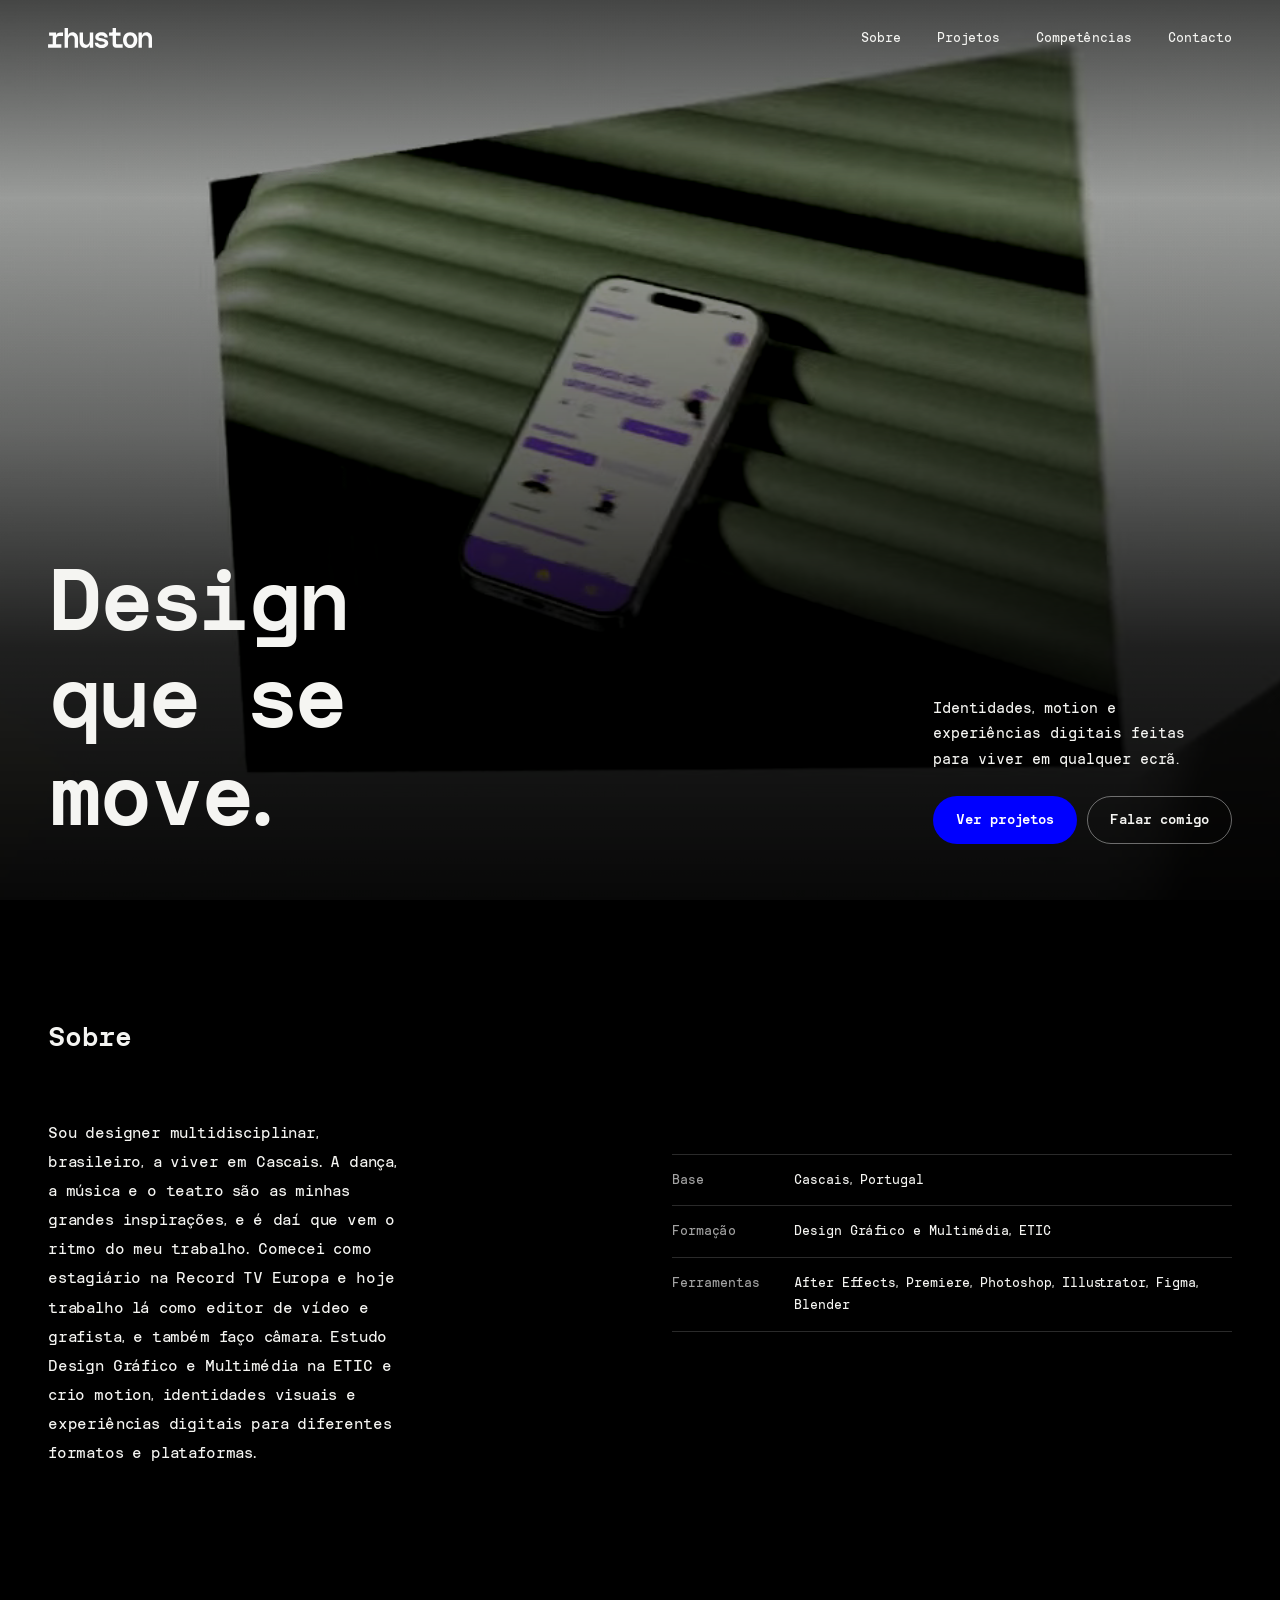
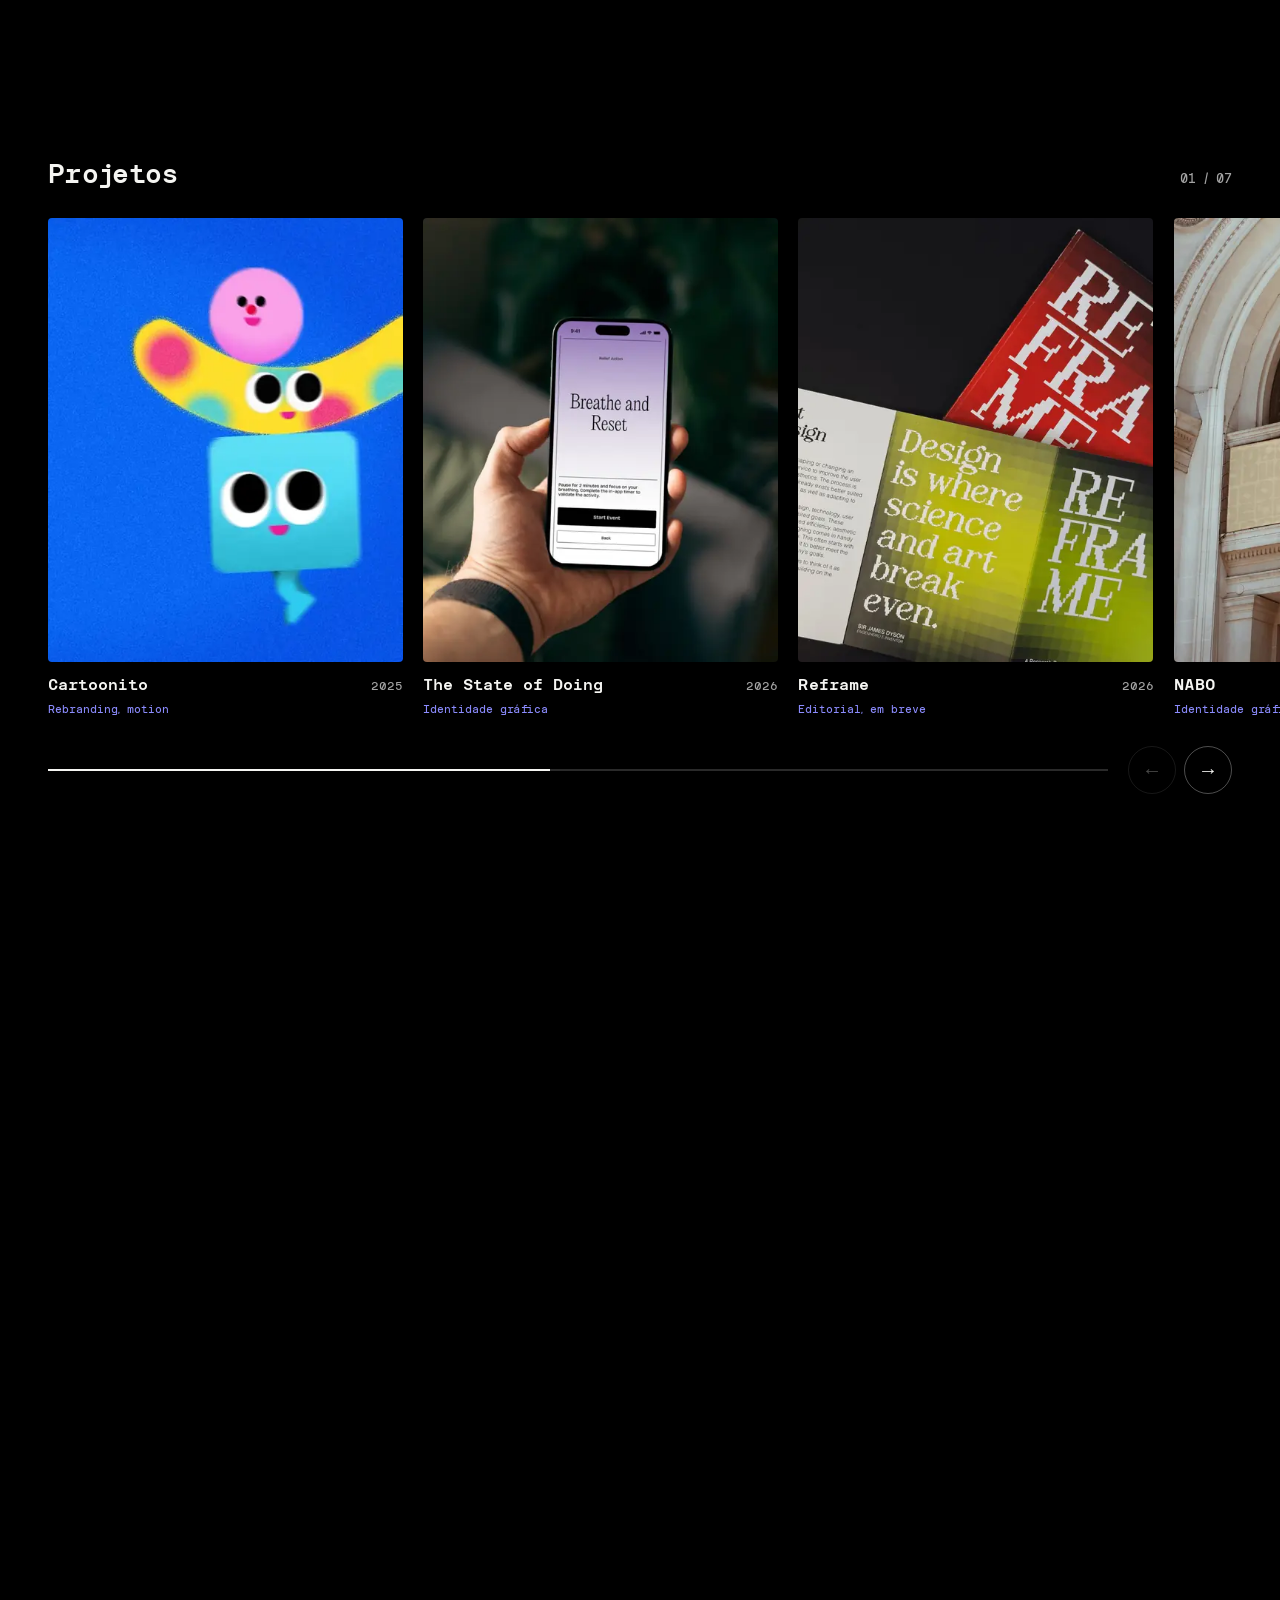
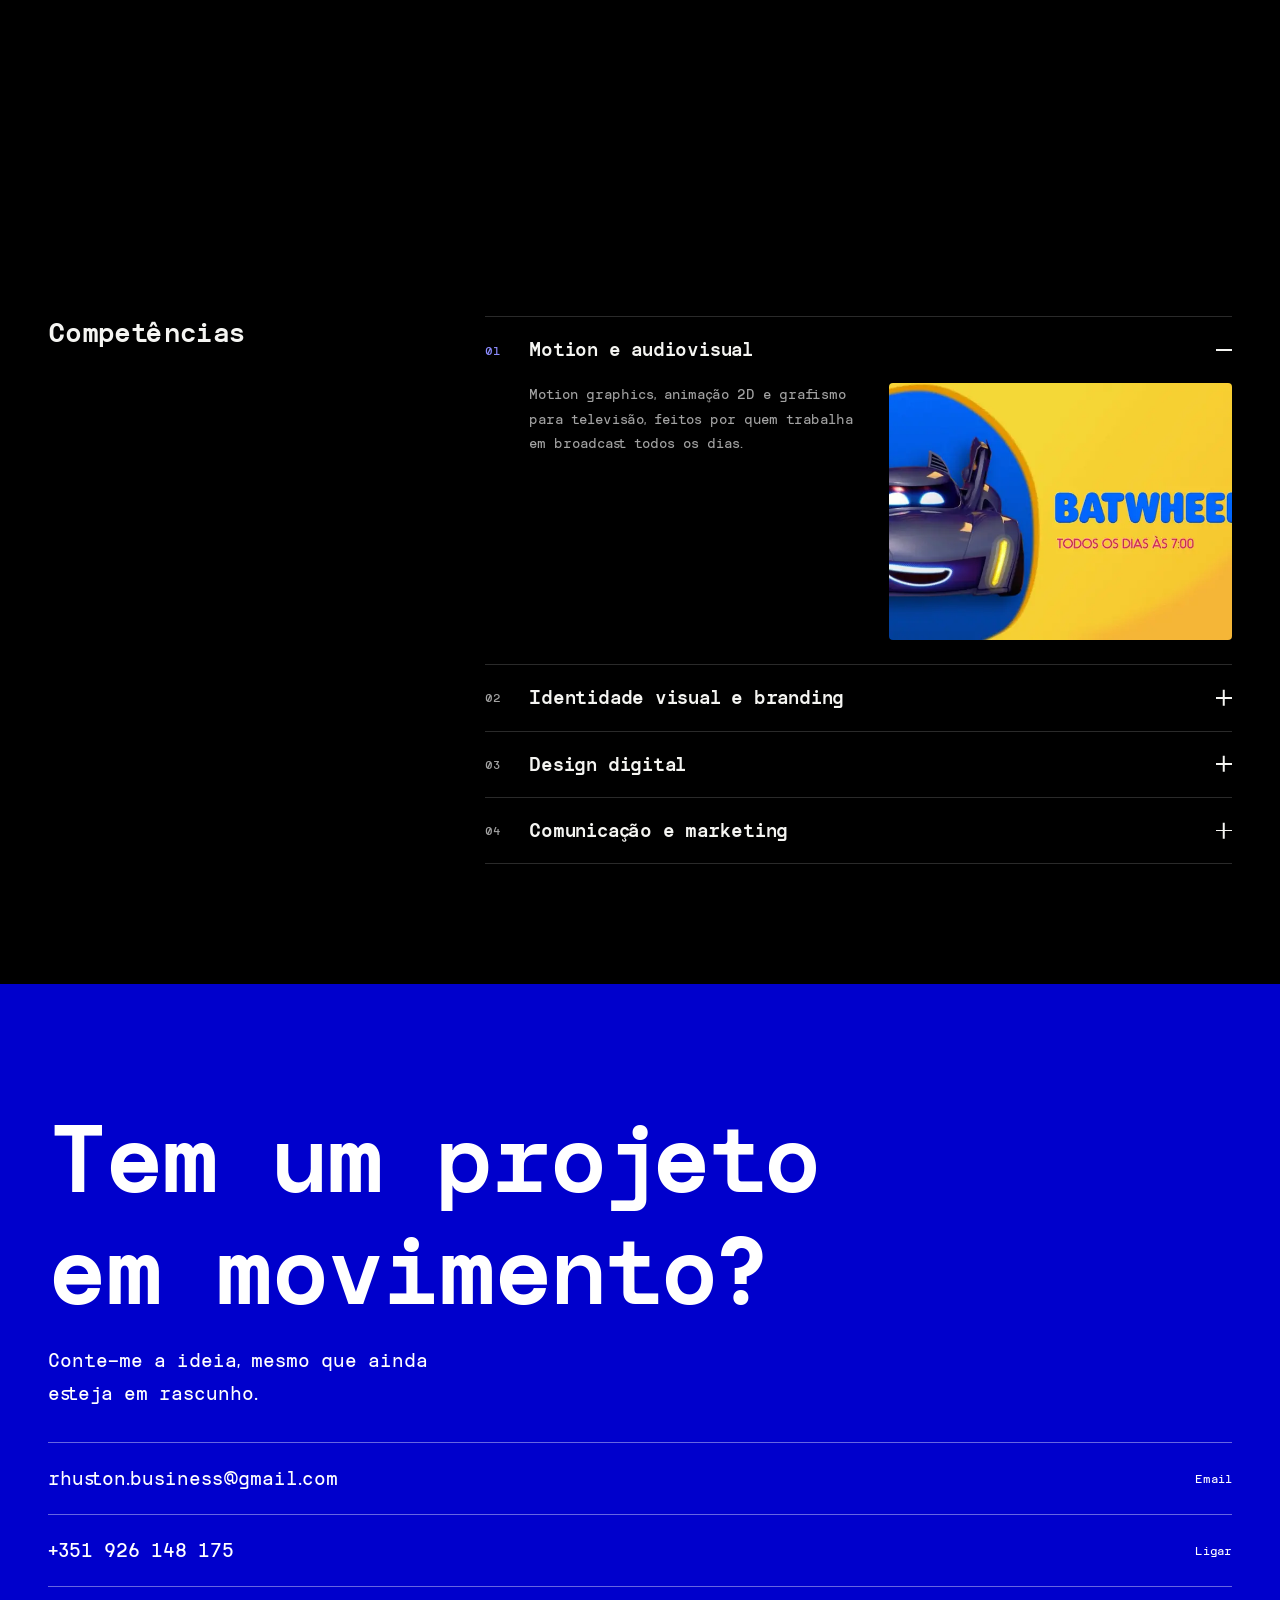
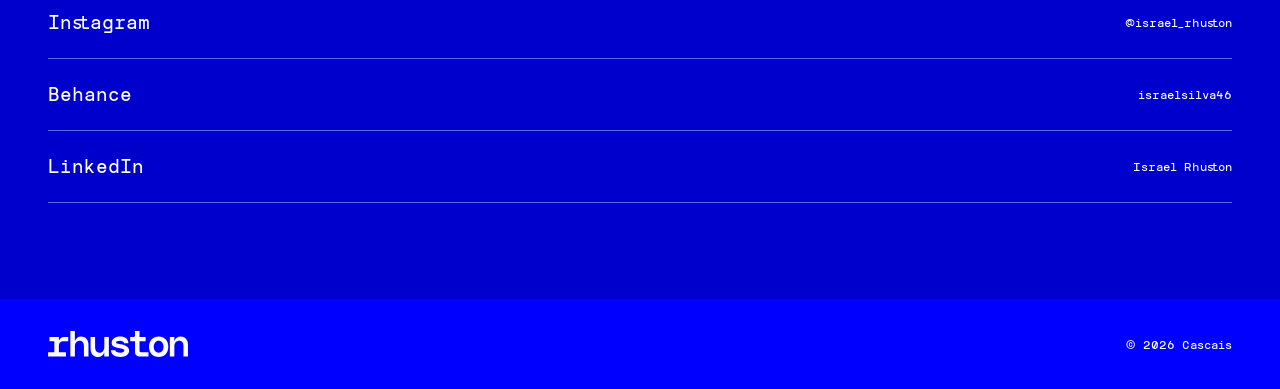
==== commit 0d8ebf7d: "Home e 6 páginas de projeto: novo modelo (hero .ph, ficha 12 col, galeria .pg), revelação e carrosse" ====
--- a/index.html
+++ b/index.html
@@ -20,6 +20,9 @@
 <link rel="preload" href="assets/fonts/TRTINTERVAL-Medium.woff2" as="font" type="font/woff2" crossorigin>
 <link rel="preload" href="assets/img/showreel-poster-mobile-520.webp" as="image" media="(max-width:899px)" fetchpriority="high">
 <link rel="stylesheet" href="assets/styles.css">
+<link rel="stylesheet" href="assets/reveal.css">
+<!-- Revelação: só esconde se houver JS e movimento permitido; se reveal.js não arrancar em 2,5 s, mostra tudo -->
+<script>(function(d){if(matchMedia('(prefers-reduced-motion: reduce)').matches)return;d.classList.add('rv-on');setTimeout(function(){if(!window.__rv)d.classList.remove('rv-on')},2500)})(document.documentElement)</script>
 <script type="application/ld+json">{"@context": "https://schema.org", "@type": "Person", "name": "Israel Rhuston", "alternateName": "Israel Rhuston Monteiro da Silva", "jobTitle": "Editor de vídeo e grafista", "worksFor": {"@type": "Organization", "name": "Record TV Europa"}, "alumniOf": {"@type": "EducationalOrganization", "name": "ETIC"}, "address": {"@type": "PostalAddress", "addressLocality": "Cascais", "addressCountry": "PT"}, "knowsAbout": ["After Effects", "Premiere", "Photoshop", "Illustrator", "Figma", "Blender"], "email": "mailto:rhuston.business@gmail.com", "telephone": "+351926148175", "url": "https://israelrhuston.design-etic.pt/", "sameAs": ["https://www.instagram.com/israel_rhuston", "https://www.behance.net/israelsilva46", "https://www.linkedin.com/in/israel-rhuston-silva-551280191"]}</script>
 </head>
 <body>
@@ -76,18 +79,18 @@
   </section>
 
   <section class="section about" id="sobre">
-    <div class="section__head"><h2 class="section__title">Sobre</h2></div>
-    <p class="about__text about__text--single">Sou designer multidisciplinar, brasileiro, a viver em Cascais. A dança, a música e o teatro são as minhas grandes inspirações, e é daí que vem o ritmo do meu trabalho. Comecei como estagiário na Record TV Europa e hoje trabalho lá como editor de vídeo e grafista, e também faço câmara. Estudo Design Gráfico e Multimédia na ETIC e crio motion, identidades visuais e experiências digitais para diferentes formatos e plataformas.</p>
+    <div class="section__head" data-reveal><h2 class="section__title">Sobre</h2></div>
+    <p class="about__text about__text--single" data-reveal="soft">Sou designer multidisciplinar, brasileiro, a viver em Cascais. A dança, a música e o teatro são as minhas grandes inspirações, e é daí que vem o ritmo do meu trabalho. Comecei como estagiário na Record TV Europa e hoje trabalho lá como editor de vídeo e grafista, e também faço câmara. Estudo Design Gráfico e Multimédia na ETIC e crio motion, identidades visuais e experiências digitais para diferentes formatos e plataformas.</p>
     <ul class="facts" aria-label="Ficha">
-      <li><span class="k">Base</span><span>Cascais, Portugal</span></li>
-      <li><span class="k">Formação</span><span>Design Gráfico e Multimédia, ETIC</span></li>
-      <li><span class="k">Ferramentas</span><span>After Effects, Premiere, Photoshop, Illustrator, Figma, Blender</span></li>
+      <li data-reveal><span class="k">Base</span><span>Cascais, Portugal</span></li>
+      <li data-reveal><span class="k">Formação</span><span>Design Gráfico e Multimédia, ETIC</span></li>
+      <li data-reveal><span class="k">Ferramentas</span><span>After Effects, Premiere, Photoshop, Illustrator, Figma, Blender</span></li>
     </ul>
   </section>
 
   <section class="section projects" id="projetos" data-pin aria-roledescription="carrossel" aria-label="Projetos">
   <div class="projects__pin">
-    <div class="section__head"><h2 class="section__title">Projetos</h2><span class="section__aside" data-count aria-live="polite">01 / 07</span></div>
+    <div class="section__head" data-reveal><h2 class="section__title">Projetos</h2><span class="section__aside" data-count aria-live="polite">01 / 07</span></div>
     <div class="track" tabindex="0" aria-label="Lista de projetos, deslize para o lado">
       <a class="card" href="cartoonito.html">
         <div class="card__img"><img src="assets/img/card-cartoonito-480.webp" srcset="assets/img/card-cartoonito-480.webp 480w, assets/img/card-cartoonito-800.webp 800w" sizes="(min-width:900px) 28vw, 84vw" width="480" height="600" alt="Mascote do Cartoonito animado sobre fundo azul"></div>
@@ -118,7 +121,7 @@
         <div class="card__cap"><div><div class="card__title">Ways of Seeing</div><span class="card__tag">Identidade gráfica</span></div><div class="card__meta">2024</div></div>
       </a>
     </div>
-    <div class="track-ctrl">
+    <div class="track-ctrl" data-reveal="fade">
       <div class="progress" aria-hidden="true"><span></span></div>
       <div class="arrows"><button type="button" class="arrow" data-prev aria-label="Projeto anterior">&#8592;</button><button type="button" class="arrow" data-next aria-label="Projeto seguinte">&#8594;</button></div>
     </div>
@@ -126,30 +129,30 @@
   </section>
 
   <section class="section skills" id="competencias">
-    <div class="section__head"><h2 class="section__title">Competências</h2></div>
+    <div class="section__head" data-reveal><h2 class="section__title">Competências</h2></div>
     <ul class="skills__list">
-      <li class="skill is-open">
+      <li class="skill is-open" data-reveal>
         <button type="button" class="skill__btn" aria-expanded="true" aria-controls="sk1"><span class="skill__n">01</span><span class="skill__name">Motion e audiovisual</span><span class="skill__plus" aria-hidden="true"></span></button>
         <div class="skill__panel" id="sk1"><div><div class="skill__inner">
           <p class="skill__desc">Motion graphics, animação 2D e grafismo para televisão, feitos por quem trabalha em broadcast todos os dias.</p>
           <img loading="lazy" src="assets/img/skill-motion-640.webp" width="640" height="480" alt="Vinheta Batwheels para o Cartoonito">
         </div></div></div>
       </li>
-      <li class="skill">
+      <li class="skill" data-reveal>
         <button type="button" class="skill__btn" aria-expanded="false" aria-controls="sk2"><span class="skill__n">02</span><span class="skill__name">Identidade visual e branding</span><span class="skill__plus" aria-hidden="true"></span></button>
         <div class="skill__panel" id="sk2"><div><div class="skill__inner">
           <p class="skill__desc">Sistemas de identidade coerentes, do logótipo à tipografia e à direção de arte.</p>
           <img loading="lazy" src="assets/img/skill-branding-640.webp" width="640" height="480" alt="Cartazes NABO numa fachada">
         </div></div></div>
       </li>
-      <li class="skill">
+      <li class="skill" data-reveal>
         <button type="button" class="skill__btn" aria-expanded="false" aria-controls="sk3"><span class="skill__n">03</span><span class="skill__name">Design digital</span><span class="skill__plus" aria-hidden="true"></span></button>
         <div class="skill__panel" id="sk3"><div><div class="skill__inner">
           <p class="skill__desc">Interfaces e experiências interativas, pensadas para quem as usa, do esboço ao protótipo.</p>
           <img loading="lazy" src="assets/img/skill-digital-640.webp" width="640" height="480" alt="App UNIAPY num telemóvel">
         </div></div></div>
       </li>
-      <li class="skill">
+      <li class="skill" data-reveal>
         <button type="button" class="skill__btn" aria-expanded="false" aria-controls="sk4"><span class="skill__n">04</span><span class="skill__name">Comunicação e marketing</span><span class="skill__plus" aria-hidden="true"></span></button>
         <div class="skill__panel" id="sk4"><div><div class="skill__inner">
           <p class="skill__desc">Campanhas, social media e peças promocionais com uma mensagem clara em cada formato.</p>
@@ -178,5 +181,7 @@
   </div>
 </footer>
 <script src="assets/main.js" defer></script>
+<script src="assets/pin.js" defer></script>
+<script src="assets/reveal.js" defer></script>
 </body>
 </html>
--- a/assets/reveal.css
+++ b/assets/reveal.css
@@ -0,0 +1,16 @@
+/* =====================================================================
+   Revelação ao scroll — módulo partilhado (todas as páginas). Vision, nov. 2026.
+   Marcação: data-reveal | data-reveal="soft" (texto, com desfoque leve) | data-reveal="fade" (sem deslocamento)
+             data-reveal-delay="120" (ms extra, opcional). A cascata é automática (ordem de leitura).
+   Só existe com html.rv-on (posto no <head> se houver JS e movimento permitido) → sem JS tudo visível.
+   No fim da animação o reveal.js retira o atributo: o elemento volta às suas próprias transições.
+   ===================================================================== */
+:root{--rv-ease:cubic-bezier(.22,1,.36,1);--rv-y:24px;--rv-dur:1.2s;--rv-fade:.95s;--rv-blur:6px}
+.rv-on [data-reveal]{opacity:0;transform:translate3d(0,var(--rv-y),0)}
+.rv-on [data-reveal="fade"]{transform:none}
+.rv-on [data-reveal="soft"]{filter:blur(var(--rv-blur))}
+.rv-on [data-reveal].is-in{opacity:1;transform:translate3d(0,0,0);filter:blur(0);
+  transition:opacity var(--rv-fade) var(--rv-ease) var(--rv-d,0ms),
+             transform var(--rv-dur) var(--rv-ease) var(--rv-d,0ms),
+             filter var(--rv-fade) var(--rv-ease) var(--rv-d,0ms)}
+@media (prefers-reduced-motion:reduce){.rv-on [data-reveal]{opacity:1;transform:none;filter:none}}
